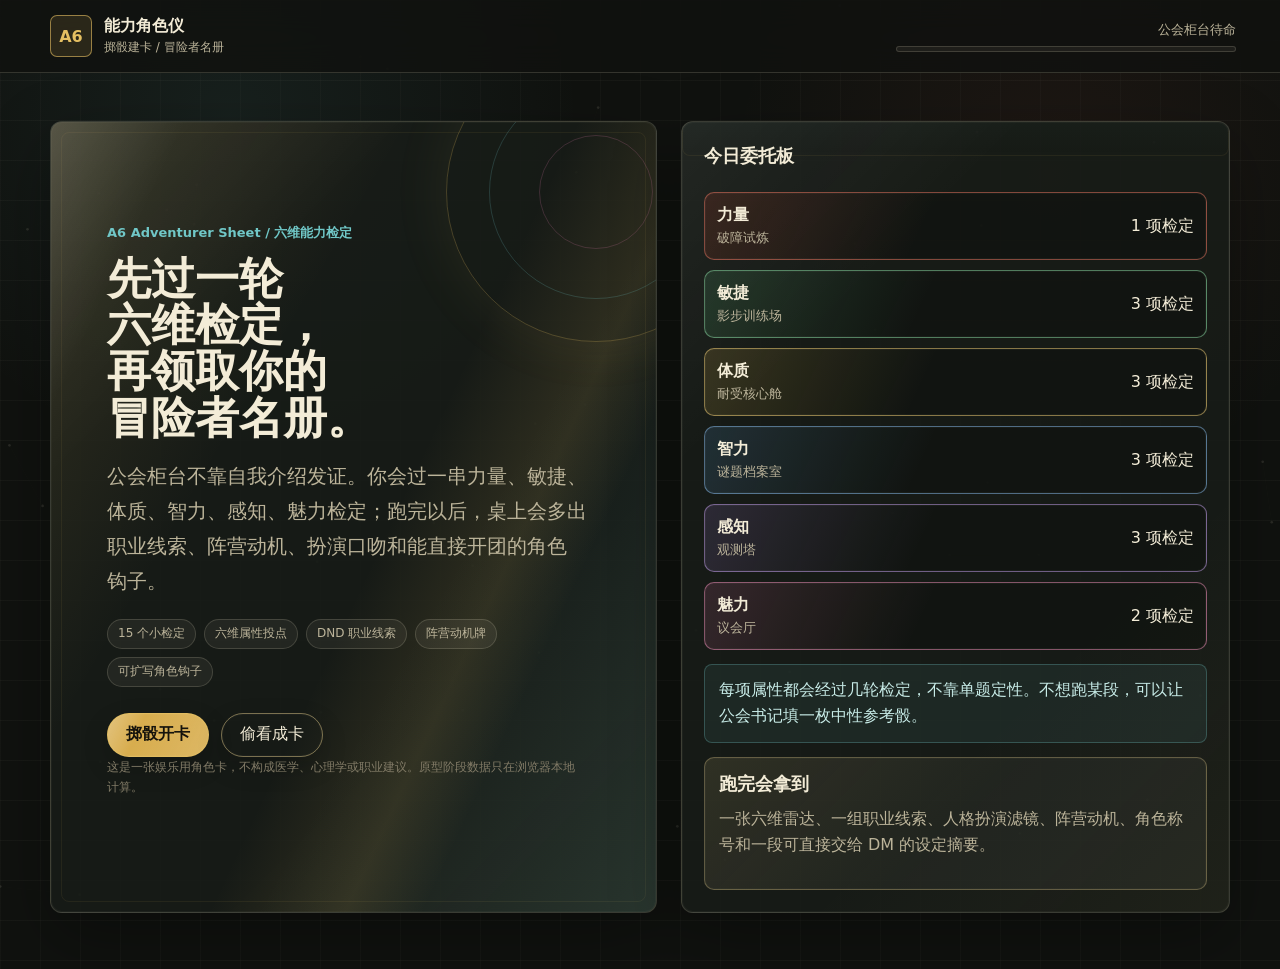
==== index.html @ e8075e13 "Initial ability character sheet prototype" ====
<!doctype html>
<html lang="zh-CN">
  <head>
    <meta charset="UTF-8" />
    <meta name="viewport" content="width=device-width, initial-scale=1.0" />
    <title>能力角色仪 | 冒险者检定与出卡</title>
    <link rel="stylesheet" href="./styles.css" />
  </head>
  <body>
    <canvas id="ambient-canvas" aria-hidden="true"></canvas>
    <div class="app-shell">
      <header class="topbar">
        <button class="brand" id="brandHome" type="button" aria-label="返回开始页">
          <span class="brand-mark">A6</span>
          <span>
            <strong>能力角色仪</strong>
            <small>掷骰建卡 / 冒险者名册</small>
          </span>
        </button>
        <div class="topbar-meta">
          <span id="progressLabel">公会柜台待命</span>
          <div class="progress-track" aria-hidden="true">
            <span id="progressBar"></span>
          </div>
        </div>
      </header>

      <main id="app" class="app-main"></main>
    </div>

    <script src="./app.js"></script>
  </body>
</html>
---- styles.css ----
:root {
  color-scheme: dark;
  --bg: #10120f;
  --bg-soft: #171a16;
  --panel: rgba(24, 28, 24, 0.9);
  --panel-solid: #1d221e;
  --panel-2: #252822;
  --line: rgba(238, 232, 207, 0.16);
  --line-strong: rgba(238, 232, 207, 0.28);
  --text: #f3ecd7;
  --muted: #bcb49a;
  --faint: #827b67;
  --red: #d85d4a;
  --green: #72c891;
  --yellow: #e4bf62;
  --blue: #6ea8df;
  --violet: #b08ae0;
  --magenta: #dc78a8;
  --cyan: #70c7c7;
  --radius: 8px;
  --shadow: 0 24px 70px rgba(0, 0, 0, 0.32);
}

* {
  box-sizing: border-box;
}

html,
body {
  min-height: 100%;
  margin: 0;
}

body {
  background:
    linear-gradient(rgba(238, 232, 207, 0.035) 1px, transparent 1px),
    linear-gradient(90deg, rgba(238, 232, 207, 0.025) 1px, transparent 1px),
    radial-gradient(circle at 18% 12%, rgba(112, 199, 199, 0.08), transparent 22rem),
    radial-gradient(circle at 82% 18%, rgba(216, 93, 74, 0.07), transparent 20rem),
    #10120f;
  background-size: 40px 40px, 40px 40px, auto, auto, auto;
  color: var(--text);
  font-family:
    Inter, ui-sans-serif, system-ui, -apple-system, BlinkMacSystemFont, "Segoe UI",
    "Microsoft YaHei", sans-serif;
  letter-spacing: 0;
  overflow-x: hidden;
  text-wrap: pretty;
}

button,
input,
select {
  font: inherit;
}

button {
  color: inherit;
}

#ambient-canvas {
  position: fixed;
  inset: 0;
  z-index: 0;
  pointer-events: none;
  opacity: 0.35;
}

.app-shell {
  position: relative;
  z-index: 1;
  min-height: 100vh;
}

.topbar {
  position: sticky;
  top: 0;
  z-index: 10;
  display: flex;
  align-items: center;
  justify-content: space-between;
  gap: 18px;
  padding: 14px clamp(16px, 4vw, 44px);
  border-bottom: 1px solid var(--line);
  background: rgba(16, 18, 15, 0.82);
  backdrop-filter: blur(16px);
}

.brand {
  display: inline-flex;
  align-items: center;
  gap: 12px;
  min-width: 0;
  border: 0;
  background: transparent;
  cursor: pointer;
  text-align: left;
}

.brand-mark {
  display: grid;
  width: 42px;
  height: 42px;
  place-items: center;
  border: 1px solid rgba(228, 191, 98, 0.6);
  background: rgba(228, 191, 98, 0.12);
  color: var(--yellow);
  font-weight: 800;
  border-radius: 7px;
}

.brand strong,
.brand small {
  display: block;
}

.brand strong {
  font-size: 16px;
}

.brand small {
  margin-top: 2px;
  color: var(--muted);
  font-size: 12px;
}

.topbar-meta {
  display: grid;
  min-width: min(42vw, 340px);
  gap: 7px;
  color: var(--muted);
  font-size: 13px;
  text-align: right;
}

.progress-track {
  height: 6px;
  overflow: hidden;
  border: 1px solid var(--line);
  background: rgba(243, 236, 215, 0.06);
  border-radius: 999px;
}

.progress-track span {
  display: block;
  width: 0%;
  height: 100%;
  background: linear-gradient(90deg, var(--cyan), var(--yellow), var(--magenta));
  transition: width 280ms ease;
}

.app-main {
  width: min(1180px, calc(100% - 32px));
  margin: 0 auto;
  padding: clamp(24px, 4vw, 48px) 0 56px;
}

.screen {
  display: grid;
  gap: 24px;
}

.hero-grid {
  display: grid;
  grid-template-columns: minmax(0, 1.05fr) minmax(320px, 0.95fr);
  gap: 24px;
  align-items: stretch;
}

.intro-panel,
.side-panel,
.tool-panel,
.result-panel,
.test-stage,
.question-panel {
  position: relative;
  isolation: isolate;
  overflow: hidden;
  border: 1px solid var(--line);
  background:
    linear-gradient(135deg, rgba(255, 255, 255, 0.055), transparent 26%),
    linear-gradient(315deg, rgba(228, 191, 98, 0.045), transparent 32%),
    var(--panel);
  box-shadow:
    inset 0 0 0 1px rgba(243, 236, 215, 0.035),
    var(--shadow);
  border-radius: 12px;
}

.intro-panel::after,
.side-panel::after,
.tool-panel::after,
.result-panel::after,
.test-stage::after,
.question-panel::after {
  content: "";
  position: absolute;
  inset: 10px;
  z-index: -1;
  border: 1px solid rgba(228, 191, 98, 0.075);
  border-radius: 8px;
  pointer-events: none;
}

.intro-panel {
  display: grid;
  align-content: center;
  min-height: 520px;
  padding: clamp(24px, 5vw, 56px);
}

.hero-panel {
  position: relative;
  overflow: hidden;
}

.hero-panel::before {
  content: "";
  position: absolute;
  inset: -1px;
  background:
    linear-gradient(115deg, rgba(255, 255, 255, 0.12), transparent 14%, transparent 54%, rgba(228, 191, 98, 0.12) 68%, transparent 76%),
    linear-gradient(120deg, rgba(228, 191, 98, 0.15), transparent 34%),
    linear-gradient(300deg, rgba(112, 199, 199, 0.12), transparent 38%);
  pointer-events: none;
}

.hero-panel > * {
  position: relative;
  z-index: 1;
}

.hero-title-line {
  display: block;
}

.hero-orbit {
  position: absolute;
  right: -90px;
  top: -80px;
  width: 300px;
  height: 300px;
  border: 1px solid rgba(228, 191, 98, 0.24);
  border-radius: 50%;
  animation: slow-spin 22s linear infinite;
  box-shadow: 0 0 60px rgba(228, 191, 98, 0.08);
}

.hero-orbit::before,
.hero-orbit::after {
  content: "";
  position: absolute;
  inset: 42px;
  border: 1px solid rgba(112, 199, 199, 0.2);
  border-radius: 50%;
}

.hero-orbit::after {
  inset: 92px;
  border-color: rgba(220, 120, 168, 0.2);
}

.eyebrow {
  margin: 0 0 14px;
  color: var(--cyan);
  font-size: 13px;
  font-weight: 700;
  letter-spacing: 0;
}

h1,
h2,
h3,
p {
  margin-top: 0;
}

h1 {
  max-width: 760px;
  margin-bottom: 18px;
  font-size: clamp(38px, 7vw, 76px);
  line-height: 0.95;
  letter-spacing: 0;
}

.hero-panel h1 {
  font-size: 44px;
  line-height: 1.05;
}

h2 {
  margin-bottom: 12px;
  font-size: clamp(26px, 4vw, 42px);
  line-height: 1.05;
  letter-spacing: 0;
}

h3 {
  margin-bottom: 10px;
  font-size: 18px;
}

.lead {
  max-width: 760px;
  color: var(--muted);
  font-size: clamp(16px, 2.4vw, 20px);
  line-height: 1.75;
}

.actions {
  display: flex;
  flex-wrap: wrap;
  gap: 12px;
  margin-top: 26px;
}

.button {
  display: inline-flex;
  align-items: center;
  justify-content: center;
  min-height: 44px;
  padding: 0 18px;
  border: 1px solid color-mix(in srgb, var(--yellow) 28%, var(--line-strong));
  background:
    linear-gradient(115deg, rgba(255, 255, 255, 0.1), transparent 28%, rgba(228, 191, 98, 0.08)),
    rgba(243, 236, 215, 0.07);
  color: var(--text);
  border-radius: 999px;
  cursor: pointer;
  text-decoration: none;
  box-shadow:
    inset 0 0 0 1px rgba(255, 255, 255, 0.025),
    0 10px 26px rgba(0, 0, 0, 0.18);
  transition:
    transform 160ms ease,
    border-color 160ms ease,
    background 160ms ease,
    box-shadow 160ms ease;
}

.button:hover {
  transform: translateY(-2px);
  border-color: rgba(228, 191, 98, 0.62);
  background: rgba(243, 236, 215, 0.11);
  box-shadow:
    inset 0 0 0 1px rgba(255, 255, 255, 0.04),
    0 14px 32px rgba(0, 0, 0, 0.24),
    0 0 22px rgba(228, 191, 98, 0.12);
}

.button:active {
  transform: translateY(1px) scale(0.99);
}

.button:focus-visible {
  outline: 2px solid color-mix(in srgb, var(--axis-color, var(--yellow)) 70%, white 10%);
  outline-offset: 3px;
}

.button.primary {
  border-color: rgba(228, 191, 98, 0.78);
  background:
    linear-gradient(115deg, rgba(255, 255, 255, 0.28), transparent 32%, rgba(243, 236, 215, 0.16)),
    #d8ad4e;
  color: #15130c;
  font-weight: 800;
}

.button.ghost {
  background: transparent;
}

.button.danger {
  border-color: rgba(216, 93, 74, 0.7);
  background: rgba(216, 93, 74, 0.12);
}

.button:disabled {
  cursor: not-allowed;
  opacity: 0.48;
  transform: none;
}

.side-panel {
  display: grid;
  gap: 14px;
  padding: 22px;
}

.stat-preview {
  display: grid;
  gap: 10px;
}

.axis-row {
  display: grid;
  grid-template-columns: 68px minmax(0, 1fr) 44px;
  align-items: center;
  gap: 12px;
  color: var(--muted);
  font-size: 13px;
}

.axis-bar {
  height: 9px;
  overflow: hidden;
  border: 1px solid var(--line);
  background: rgba(243, 236, 215, 0.06);
  border-radius: 999px;
}

.axis-bar span {
  display: block;
  height: 100%;
  width: var(--value);
  background: var(--axis-color);
  border-radius: inherit;
}

.pill-row {
  display: flex;
  flex-wrap: wrap;
  gap: 8px;
}

.pill {
  display: inline-flex;
  align-items: center;
  min-height: 30px;
  padding: 0 10px;
  border: 1px solid var(--line);
  background: rgba(243, 236, 215, 0.06);
  color: var(--muted);
  border-radius: 999px;
  font-size: 12px;
}

.notice {
  padding: 12px 14px;
  border: 1px solid rgba(112, 199, 199, 0.28);
  background: rgba(112, 199, 199, 0.08);
  color: #c8ece8;
  border-radius: var(--radius);
  line-height: 1.65;
}

.scan-panel {
  position: relative;
  overflow: hidden;
}

.scan-panel::after {
  content: "";
  position: absolute;
  left: 0;
  right: 0;
  top: -30%;
  height: 34%;
  background: linear-gradient(180deg, transparent, rgba(112, 199, 199, 0.08), transparent);
  animation: scanline 5.4s ease-in-out infinite;
  pointer-events: none;
}

.stage-map {
  display: grid;
  gap: 10px;
}

.stage-map-row {
  display: flex;
  align-items: center;
  justify-content: space-between;
  gap: 16px;
  padding: 12px;
  border: 1px solid color-mix(in srgb, var(--axis-color) 48%, var(--line));
  background:
    linear-gradient(115deg, color-mix(in srgb, var(--axis-color) 18%, transparent), transparent 44%),
    rgba(8, 10, 9, 0.32);
  border-radius: 10px;
  box-shadow: inset 0 0 0 1px rgba(243, 236, 215, 0.035);
}

.stage-map-row strong,
.stage-map-row small {
  display: block;
}

.stage-map-row small {
  color: var(--muted);
  margin-top: 3px;
}

.form-grid {
  display: grid;
  grid-template-columns: repeat(3, minmax(0, 1fr));
  gap: 14px;
}

.field {
  display: grid;
  gap: 8px;
}

.field label {
  color: var(--muted);
  font-size: 13px;
}

.field input,
.field select {
  width: 100%;
  height: 44px;
  border: 1px solid rgba(238, 232, 207, 0.18);
  outline: 0;
  background:
    linear-gradient(115deg, rgba(255, 255, 255, 0.045), transparent 46%),
    rgba(10, 12, 10, 0.66);
  color: var(--text);
  border-radius: 10px;
  padding: 0 12px;
}

.field input:focus,
.field select:focus {
  border-color: rgba(112, 199, 199, 0.7);
}

.tool-panel {
  padding: clamp(18px, 3vw, 28px);
}

.panel-head {
  display: flex;
  align-items: flex-start;
  justify-content: space-between;
  gap: 18px;
  margin-bottom: 20px;
}

.panel-head p {
  color: var(--muted);
  line-height: 1.7;
}

.panel-copy {
  max-width: 760px;
  margin: -4px 0 18px;
  color: var(--muted);
  line-height: 1.75;
}

.test-stage {
  display: grid;
  gap: 18px;
  min-height: 570px;
  padding: clamp(16px, 3vw, 28px);
  border-color: color-mix(in srgb, var(--axis-color) 38%, rgba(238, 232, 207, 0.16));
  background:
    radial-gradient(circle at 84% 10%, color-mix(in srgb, var(--axis-color) 26%, transparent), transparent 28%),
    linear-gradient(118deg, rgba(255, 255, 255, 0.11), transparent 16%, transparent 54%, color-mix(in srgb, var(--axis-color) 16%, transparent) 70%, transparent 78%),
    repeating-linear-gradient(135deg, rgba(243, 236, 215, 0.034) 0 1px, transparent 1px 11px),
    var(--panel);
}

.stage-shell {
  position: relative;
  overflow: hidden;
}

.stage-shell::before {
  content: "";
  position: absolute;
  inset: 0;
  border-top: 1px solid color-mix(in srgb, var(--axis-color) 44%, transparent);
  background:
    radial-gradient(circle at 100% 0, color-mix(in srgb, var(--axis-color) 16%, transparent), transparent 26%),
    linear-gradient(135deg, color-mix(in srgb, var(--axis-color) 10%, transparent), transparent 42%);
  pointer-events: none;
}

.stage-shell::after {
  border-color: color-mix(in srgb, var(--axis-color) 26%, rgba(228, 191, 98, 0.08));
}

.stage-shell > * {
  position: relative;
  z-index: 1;
}

.test-head {
  display: flex;
  justify-content: space-between;
  gap: 16px;
  align-items: flex-start;
  padding: 4px 4px 8px;
}

.test-title {
  display: flex;
  gap: 12px;
  align-items: center;
}

.axis-badge {
  position: relative;
  display: grid;
  width: 58px;
  height: 58px;
  place-items: center;
  border: 1px solid color-mix(in srgb, var(--axis-color) 72%, rgba(243, 236, 215, 0.2));
  border-radius: 50%;
  color: var(--axis-color);
  background:
    radial-gradient(circle at 30% 20%, rgba(255, 255, 255, 0.24), transparent 30%),
    color-mix(in srgb, var(--axis-color) 18%, rgba(8, 10, 9, 0.72));
  font-weight: 900;
  box-shadow:
    0 0 0 5px rgba(8, 10, 9, 0.42),
    0 0 28px color-mix(in srgb, var(--axis-color) 24%, transparent);
}

.axis-badge::after {
  content: "";
  position: absolute;
  inset: 9px;
  border: 1px solid currentColor;
  border-radius: 50%;
  opacity: 0.32;
}

.metric-strip {
  display: grid;
  grid-template-columns: repeat(3, minmax(0, 1fr));
  gap: 10px;
}

.metric {
  min-height: 70px;
  padding: 12px;
  border: 1px solid color-mix(in srgb, var(--axis-color) 24%, var(--line));
  background:
    linear-gradient(135deg, color-mix(in srgb, var(--axis-color) 10%, transparent), transparent 52%),
    rgba(243, 236, 215, 0.045);
  border-radius: 10px;
  box-shadow: inset 0 0 0 1px rgba(243, 236, 215, 0.025);
}

.metric small {
  display: block;
  color: var(--faint);
  font-size: 12px;
}

.metric strong {
  display: block;
  margin-top: 5px;
  font-size: clamp(18px, 3vw, 28px);
  color: var(--text);
  text-shadow: 0 0 18px color-mix(in srgb, var(--axis-color) 20%, transparent);
}

.stage-track {
  display: flex;
  flex-wrap: wrap;
  gap: 8px;
}

.stage-chip {
  display: inline-flex;
  align-items: center;
  min-height: 32px;
  padding: 0 10px;
  border: 1px solid color-mix(in srgb, var(--axis-color) 18%, var(--line));
  background:
    linear-gradient(90deg, color-mix(in srgb, var(--axis-color) 8%, transparent), transparent),
    rgba(243, 236, 215, 0.045);
  color: var(--muted);
  border-radius: 999px;
  font-size: 12px;
}

.stage-chip.active {
  border-color: color-mix(in srgb, var(--axis-color) 70%, white 8%);
  background:
    linear-gradient(115deg, rgba(255, 255, 255, 0.14), transparent 44%),
    color-mix(in srgb, var(--axis-color) 24%, transparent);
  color: var(--text);
  box-shadow: 0 0 22px color-mix(in srgb, var(--axis-color) 18%, transparent);
}

.stage-chip.done {
  color: color-mix(in srgb, var(--axis-color) 70%, white 20%);
}

.stage-guide {
  display: grid;
  grid-template-columns: repeat(3, minmax(0, 1fr));
  gap: 10px;
}

.stage-guide > div {
  min-height: 96px;
  padding: 12px;
  border: 1px solid color-mix(in srgb, var(--axis-color) 22%, var(--line));
  background:
    linear-gradient(135deg, color-mix(in srgb, var(--axis-color) 10%, transparent), transparent 54%),
    rgba(8, 10, 9, 0.42);
  border-radius: 10px;
  box-shadow:
    inset 0 0 0 1px rgba(243, 236, 215, 0.025),
    0 12px 24px rgba(0, 0, 0, 0.16);
}

.stage-guide-banner {
  grid-column: 1 / -1;
  display: grid;
  grid-template-columns: auto minmax(0, 1fr) auto;
  gap: 14px;
  align-items: center;
  min-height: 104px;
  padding: 14px 16px;
  background:
    linear-gradient(110deg, color-mix(in srgb, var(--axis-color) 18%, transparent), transparent 48%),
    radial-gradient(circle at 100% 18%, color-mix(in srgb, var(--axis-color) 16%, transparent), transparent 30%),
    rgba(8, 10, 9, 0.54);
}

.stage-guide-banner small {
  display: block;
  color: color-mix(in srgb, var(--axis-color) 72%, white 16%);
  font-size: 12px;
  font-weight: 800;
}

.stage-guide-banner strong {
  margin: 4px 0 0;
  color: var(--text);
  font-size: clamp(18px, 2.4vw, 26px);
  line-height: 1.18;
}

.stage-guide-banner p {
  max-width: 68ch;
  margin-top: 7px;
}

.d20-mark,
.d20-result {
  display: grid;
  place-items: center;
  aspect-ratio: 1;
  clip-path: polygon(50% 0, 82% 13%, 100% 50%, 82% 87%, 50% 100%, 18% 87%, 0 50%, 18% 13%);
  border: 1px solid color-mix(in srgb, var(--axis-color) 70%, rgba(243, 236, 215, 0.24));
  background:
    radial-gradient(circle at 36% 22%, rgba(255, 255, 255, 0.26), transparent 32%),
    color-mix(in srgb, var(--axis-color) 26%, rgba(8, 10, 9, 0.82));
  color: var(--text);
  font-weight: 950;
  text-transform: uppercase;
  box-shadow:
    inset 0 0 0 1px rgba(243, 236, 215, 0.08),
    0 0 28px color-mix(in srgb, var(--axis-color) 22%, transparent);
}

.d20-mark {
  width: 58px;
  font-size: 13px;
  letter-spacing: 0.04em;
}

.dc-chip {
  align-self: start;
  padding: 8px 10px;
  border: 1px solid color-mix(in srgb, var(--yellow) 48%, var(--line));
  background: rgba(228, 191, 98, 0.12);
  border-radius: 999px;
  color: var(--yellow);
  font-size: 12px;
  font-weight: 900;
  white-space: nowrap;
}

.guide-scroll {
  position: relative;
}

.guide-scroll::before {
  content: "";
  position: absolute;
  top: 12px;
  right: 12px;
  width: 22px;
  height: 22px;
  border: 1px solid color-mix(in srgb, var(--axis-color) 34%, transparent);
  border-radius: 50%;
  opacity: 0.42;
}

.stage-guide strong {
  display: block;
  margin-bottom: 7px;
  color: var(--axis-color);
}

.stage-guide p {
  margin: 0;
  color: var(--muted);
  line-height: 1.6;
  font-size: 13px;
}

.arena {
  position: relative;
  min-height: 330px;
  overflow: hidden;
  border: 1px solid color-mix(in srgb, var(--axis-color, var(--yellow)) 30%, var(--line));
  background:
    radial-gradient(circle at 50% 50%, color-mix(in srgb, var(--axis-color, var(--yellow)) 12%, transparent), transparent 38%),
    linear-gradient(rgba(243, 236, 215, 0.065) 1px, transparent 1px),
    linear-gradient(90deg, rgba(243, 236, 215, 0.052) 1px, transparent 1px),
    linear-gradient(30deg, transparent 0 48%, rgba(228, 191, 98, 0.035) 49% 51%, transparent 52%),
    rgba(8, 10, 9, 0.44);
  background-size: auto, 28px 28px, 28px 28px, 56px 56px, auto;
  border-radius: 14px;
  box-shadow:
    inset 0 0 0 1px rgba(243, 236, 215, 0.04),
    inset 0 0 48px rgba(0, 0, 0, 0.22),
    0 18px 42px rgba(0, 0, 0, 0.24);
}

.arena::before {
  content: "";
  position: absolute;
  inset: 12px;
  border: 1px solid color-mix(in srgb, var(--axis-color, var(--yellow)) 22%, transparent);
  border-radius: 10px;
  pointer-events: none;
}

.arena::after {
  content: "D20 CHECK";
  position: absolute;
  right: 18px;
  bottom: 12px;
  color: color-mix(in srgb, var(--axis-color, var(--yellow)) 28%, rgba(243, 236, 215, 0.08));
  font-size: clamp(26px, 5vw, 56px);
  font-weight: 900;
  letter-spacing: 0.06em;
  pointer-events: none;
}

.arena.center {
  display: grid;
  place-items: center;
  padding: 22px;
}

.target,
.obstacle {
  position: absolute;
  display: grid;
  place-items: center;
  border: 0;
  color: #17130d;
  font-weight: 900;
  cursor: pointer;
  user-select: none;
  box-shadow: 0 12px 24px rgba(0, 0, 0, 0.28);
}

.obstacle {
  width: 74px;
  height: 74px;
  background:
    linear-gradient(135deg, rgba(255, 255, 255, 0.24), transparent 40%),
    var(--yellow);
  border-radius: 12px;
  clip-path: polygon(50% 0, 86% 14%, 100% 50%, 86% 86%, 50% 100%, 14% 86%, 0 50%, 14% 14%);
  box-shadow:
    inset 0 0 0 2px rgba(21, 19, 12, 0.2),
    0 14px 28px rgba(0, 0, 0, 0.32),
    0 0 24px rgba(228, 191, 98, 0.24);
}

.target {
  width: 58px;
  height: 58px;
  background:
    radial-gradient(circle at 35% 25%, rgba(255, 255, 255, 0.36), transparent 28%),
    var(--cyan);
  border-radius: 12px;
  clip-path: polygon(50% 0, 88% 18%, 100% 50%, 88% 82%, 50% 100%, 12% 82%, 0 50%, 12% 18%);
  box-shadow:
    inset 0 0 0 2px rgba(8, 10, 9, 0.2),
    0 14px 28px rgba(0, 0, 0, 0.32),
    0 0 24px rgba(112, 199, 199, 0.28);
}

.obstacle:hover,
.target:hover {
  transform: translateY(-2px) scale(1.04);
}

.pulse-core {
  position: relative;
  display: grid;
  width: min(52vw, 220px);
  aspect-ratio: 1;
  place-items: center;
  border: 2px solid rgba(228, 191, 98, 0.7);
  background: rgba(228, 191, 98, 0.12);
  border-radius: 50%;
  color: var(--yellow);
  font-size: 42px;
  font-weight: 900;
  transition:
    transform 120ms ease,
    background 120ms ease,
    border-color 120ms ease;
}

.pulse-core::before {
  content: "";
  position: absolute;
  inset: 18%;
  border: 1px solid currentColor;
  border-radius: inherit;
  opacity: 0.28;
}

.pulse-core.active {
  transform: scale(1.12);
  border-color: var(--green);
  background: rgba(114, 200, 145, 0.22);
  color: var(--green);
}

.choice-grid {
  display: grid;
  grid-template-columns: repeat(2, minmax(0, 1fr));
  gap: 12px;
}

.choice {
  position: relative;
  display: grid;
  gap: 8px;
  min-height: 76px;
  padding: 14px 16px;
  border: 1px solid color-mix(in srgb, var(--axis-color, var(--cyan)) 20%, var(--line));
  background:
    linear-gradient(118deg, rgba(255, 255, 255, 0.08), transparent 20%, transparent 62%, color-mix(in srgb, var(--axis-color, var(--cyan)) 10%, transparent)),
    rgba(243, 236, 215, 0.055);
  color: var(--text);
  border-radius: 12px;
  cursor: pointer;
  text-align: left;
  line-height: 1.5;
  transition:
    transform 140ms ease,
    border-color 140ms ease,
    background 140ms ease;
}

.choice:hover {
  transform: translateY(-3px);
  border-color: color-mix(in srgb, var(--axis-color, var(--cyan)) 68%, rgba(243, 236, 215, 0.18));
  background:
    linear-gradient(118deg, rgba(255, 255, 255, 0.1), transparent 20%, transparent 62%, color-mix(in srgb, var(--axis-color, var(--cyan)) 14%, transparent)),
    rgba(112, 199, 199, 0.08);
  box-shadow: 0 16px 32px rgba(0, 0, 0, 0.22);
}

.choice:active {
  transform: translateY(0) scale(0.99);
}

.choice:focus-visible {
  outline: 2px solid color-mix(in srgb, var(--axis-color, var(--cyan)) 72%, white 10%);
  outline-offset: 3px;
}

.choice-kicker {
  display: inline-flex;
  width: fit-content;
  padding: 3px 7px;
  border: 1px solid color-mix(in srgb, var(--axis-color, var(--cyan)) 28%, var(--line));
  border-radius: 999px;
  color: color-mix(in srgb, var(--axis-color, var(--cyan)) 72%, white 12%);
  background: rgba(8, 10, 9, 0.36);
  font-size: 11px;
  font-weight: 900;
}

.choice.selected {
  border-color: rgba(228, 191, 98, 0.78);
  background: rgba(228, 191, 98, 0.14);
}

.swatch-grid {
  display: grid;
  grid-template-columns: repeat(5, minmax(38px, 1fr));
  gap: 10px;
  width: min(100%, 460px);
}

.swatch {
  aspect-ratio: 1;
  border: 1px solid rgba(255, 255, 255, 0.12);
  border-radius: 10px;
  cursor: pointer;
  box-shadow:
    inset 0 0 0 1px rgba(0, 0, 0, 0.18),
    0 10px 18px rgba(0, 0, 0, 0.2);
}

.symbol-grid {
  display: grid;
  grid-template-columns: repeat(6, minmax(34px, 1fr));
  gap: 8px;
  width: min(100%, 500px);
}

.symbol-cell {
  height: 48px;
  border: 1px solid color-mix(in srgb, var(--axis-color, var(--yellow)) 22%, var(--line));
  background:
    linear-gradient(135deg, rgba(255, 255, 255, 0.06), transparent 46%),
    rgba(243, 236, 215, 0.06);
  color: var(--muted);
  border-radius: 10px;
  cursor: pointer;
  font-weight: 800;
  transition:
    transform 120ms ease,
    border-color 120ms ease,
    background 120ms ease;
}

.symbol-cell:hover {
  transform: translateY(-1px);
  border-color: rgba(228, 191, 98, 0.62);
}

.symbol-cell:disabled {
  opacity: 0.35;
  cursor: default;
}

.symbol-cell.selected {
  background: rgba(114, 200, 145, 0.18);
  border-color: rgba(114, 200, 145, 0.66);
}

.symbol-cell.wrong {
  background: rgba(216, 93, 74, 0.22);
  border-color: rgba(216, 93, 74, 0.8);
}

.memory-strip {
  display: flex;
  flex-wrap: wrap;
  justify-content: center;
  gap: 12px;
  padding: 18px;
}

.memory-token {
  display: grid;
  width: 64px;
  height: 64px;
  place-items: center;
  border: 1px solid color-mix(in srgb, var(--axis-color, var(--blue)) 34%, var(--line-strong));
  background:
    linear-gradient(135deg, rgba(255, 255, 255, 0.12), transparent 48%),
    rgba(243, 236, 215, 0.08);
  border-radius: 12px;
  clip-path: polygon(12% 0, 88% 0, 100% 18%, 100% 82%, 88% 100%, 12% 100%, 0 82%, 0 18%);
  font-size: 28px;
  font-weight: 900;
  box-shadow: 0 12px 24px rgba(0, 0, 0, 0.22);
}

.light-demo {
  display: grid;
  place-items: center;
  min-height: 180px;
  width: min(100%, 420px);
  border: 1px solid color-mix(in srgb, var(--axis-color, var(--violet)) 24%, var(--line));
  background:
    radial-gradient(circle at 50% 42%, rgba(228, 191, 98, 0.12), transparent 42%),
    rgba(243, 236, 215, 0.04);
  border-radius: 12px;
}

.light-object {
  width: 104px;
  height: 104px;
  background: #d5b25c;
  border-radius: 8px;
  box-shadow: 38px 32px 0 rgba(0, 0, 0, 0.42);
}

.result-grid {
  display: grid;
  grid-template-columns: minmax(300px, 0.95fr) minmax(0, 1.05fr);
  gap: 20px;
  align-items: start;
}

.canvas-game {
  display: block;
  width: min(100%, 760px);
  height: auto;
  border: 1px solid color-mix(in srgb, var(--axis-color, var(--cyan)) 28%, var(--line));
  background:
    radial-gradient(circle at 50% 50%, color-mix(in srgb, var(--axis-color, var(--cyan)) 10%, transparent), transparent 38%),
    rgba(8, 10, 9, 0.7);
  border-radius: 12px;
  touch-action: none;
}

.trace-canvas,
.dodge-canvas,
.dual-canvas {
  box-shadow: inset 0 0 0 1px rgba(243, 236, 215, 0.04);
}

.stability-box {
  position: relative;
  width: min(100%, 680px);
  height: 96px;
  border: 1px solid color-mix(in srgb, var(--axis-color, var(--yellow)) 28%, var(--line));
  background:
    radial-gradient(circle at 50% 50%, color-mix(in srgb, var(--axis-color, var(--yellow)) 10%, transparent), transparent 46%),
    linear-gradient(90deg, rgba(216, 93, 74, 0.18), transparent 35%, transparent 65%, rgba(216, 93, 74, 0.18)),
    rgba(8, 10, 9, 0.66);
  border-radius: 12px;
}

.safe-band {
  position: absolute;
  top: 0;
  bottom: 0;
  left: 42%;
  width: 20%;
  background: rgba(228, 191, 98, 0.2);
  border-left: 1px solid rgba(228, 191, 98, 0.55);
  border-right: 1px solid rgba(228, 191, 98, 0.55);
}

.stability-marker {
  position: absolute;
  top: 10px;
  bottom: 10px;
  width: 10px;
  margin-left: -5px;
  background: var(--cyan);
  border-radius: 999px;
  box-shadow: 0 0 22px rgba(112, 199, 199, 0.54);
}

.schulte-grid {
  display: grid;
  gap: 8px;
  width: min(100%, 420px);
}

.schulte-cell {
  min-height: 54px;
  font-size: 18px;
  border-radius: 10px;
}

.result-panel {
  padding: clamp(16px, 3vw, 26px);
}

.radar-wrap {
  display: grid;
  place-items: center;
  min-height: 360px;
}

#radarCanvas {
  width: min(100%, 520px);
  height: auto;
}

.score-list {
  display: grid;
  gap: 12px;
}

.score-row {
  display: grid;
  grid-template-columns: 78px minmax(0, 1fr) 52px;
  gap: 12px;
  align-items: center;
}

.score-row strong {
  color: var(--text);
}

.result-copy {
  width: 100%;
  min-height: 170px;
  resize: vertical;
  border: 1px solid var(--line);
  background: rgba(8, 10, 9, 0.62);
  color: var(--text);
  border-radius: 7px;
  padding: 12px;
  line-height: 1.65;
}

.result-hero {
  position: relative;
  overflow: hidden;
}

.result-hero::after {
  content: "";
  position: absolute;
  right: -140px;
  bottom: -220px;
  width: 460px;
  height: 460px;
  border: 1px solid rgba(228, 191, 98, 0.18);
  border-radius: 50%;
  pointer-events: none;
}

.portrait-card {
  position: relative;
  display: grid;
  grid-template-columns: minmax(180px, 260px) minmax(0, 1fr);
  gap: 18px;
  align-items: center;
  padding: 18px;
  overflow: hidden;
  border: 1px solid rgba(228, 191, 98, 0.24);
  background:
    linear-gradient(115deg, rgba(255, 255, 255, 0.12), transparent 16%, transparent 54%, rgba(228, 191, 98, 0.12) 72%, transparent 78%),
    linear-gradient(135deg, color-mix(in srgb, var(--portrait-a) 16%, transparent), transparent 45%),
    linear-gradient(315deg, color-mix(in srgb, var(--portrait-b) 14%, transparent), transparent 50%),
    rgba(243, 236, 215, 0.04);
  border-radius: 7px;
  box-shadow:
    inset 0 0 0 1px rgba(243, 236, 215, 0.05),
    0 26px 70px rgba(0, 0, 0, 0.36);
}

.tarot-layout {
  grid-template-columns: minmax(240px, 286px) minmax(210px, 1fr);
  gap: 22px;
  align-items: center;
  padding: 18px;
}

.tarot-shell {
  position: relative;
  isolation: isolate;
  display: grid;
  grid-template-rows: auto minmax(0, 1fr) auto auto;
  gap: 10px;
  width: 100%;
  max-width: 304px;
  padding: 18px 18px 16px;
  overflow: hidden;
  border: 2px solid rgba(228, 191, 98, 0.88);
  border-radius: 14px;
  background:
    radial-gradient(circle at 50% 12%, color-mix(in srgb, var(--portrait-a) 38%, transparent), transparent 34%),
    radial-gradient(circle at 76% 72%, color-mix(in srgb, var(--portrait-b) 30%, transparent), transparent 28%),
    repeating-linear-gradient(135deg, rgba(228, 191, 98, 0.055) 0 1px, transparent 1px 10px),
    linear-gradient(145deg, rgba(243, 236, 215, 0.12), rgba(228, 191, 98, 0.03) 34%, rgba(5, 7, 6, 0.88)),
    #10120f;
  box-shadow:
    inset 0 0 0 5px rgba(12, 13, 10, 0.84),
    inset 0 0 0 7px rgba(228, 191, 98, 0.46),
    inset 0 0 0 13px rgba(243, 236, 215, 0.07),
    0 30px 72px rgba(0, 0, 0, 0.52),
    0 0 36px color-mix(in srgb, var(--portrait-a) 22%, transparent);
  transition:
    transform 220ms ease,
    box-shadow 180ms ease,
    border-color 180ms ease;
}

.tarot-shell::before,
.tarot-shell::after {
  content: "";
  position: absolute;
  inset: 12px;
  z-index: -1;
  border: 1px solid rgba(228, 191, 98, 0.28);
  border-radius: 7px;
  pointer-events: none;
}

.tarot-shell::before {
  background:
    radial-gradient(circle at 50% 0, rgba(243, 236, 215, 0.14), transparent 28%),
    conic-gradient(from 18deg at 50% 44%, transparent 0 13%, rgba(228, 191, 98, 0.16) 13% 14%, transparent 14% 28%, rgba(112, 199, 199, 0.1) 28% 29%, transparent 29% 100%);
}

.tarot-shell::after {
  inset: 26px 30px;
  border-color: rgba(243, 236, 215, 0.12);
  background:
    linear-gradient(90deg, transparent 49%, rgba(228, 191, 98, 0.12) 50%, transparent 51%),
    linear-gradient(0deg, transparent 49%, rgba(228, 191, 98, 0.09) 50%, transparent 51%);
  opacity: 0.85;
}

.tarot-shell:hover {
  transform: translateY(-5px) rotate(-0.7deg) scale(1.012);
  border-color: rgba(243, 236, 215, 0.86);
  box-shadow:
    inset 0 0 0 5px rgba(12, 13, 10, 0.86),
    inset 0 0 0 7px rgba(228, 191, 98, 0.56),
    inset 0 0 0 13px rgba(243, 236, 215, 0.08),
    0 32px 70px rgba(0, 0, 0, 0.52),
    0 0 52px color-mix(in srgb, var(--portrait-b) 34%, transparent);
}

.tarot-header,
.tarot-nameplate {
  position: relative;
  z-index: 1;
  text-align: center;
}

.tarot-header {
  display: grid;
  gap: 4px;
  padding: 8px 28px 10px;
  border-block: 1px solid rgba(228, 191, 98, 0.32);
}

.tarot-header span,
.tarot-nameplate p {
  color: var(--faint);
  font-size: 11px;
  letter-spacing: 0.18em;
  text-transform: uppercase;
}

.tarot-header strong {
  color: var(--yellow);
  font-size: 15px;
  letter-spacing: 0.12em;
  text-transform: uppercase;
}

.tarot-window {
  position: relative;
  z-index: 1;
  overflow: hidden;
  aspect-ratio: 3 / 4;
  border: 1px solid rgba(228, 191, 98, 0.58);
  border-radius: 11px;
  background: #080a09;
  box-shadow:
    inset 0 0 0 1px rgba(243, 236, 215, 0.1),
    0 14px 34px rgba(0, 0, 0, 0.42);
}

.tarot-window::before {
  content: "";
  position: absolute;
  inset: 8px;
  z-index: 2;
  border: 1px solid rgba(243, 236, 215, 0.16);
  border-radius: 5px;
  pointer-events: none;
}

.tarot-window::after {
  content: "";
  position: absolute;
  inset: 0;
  z-index: 3;
  background:
    linear-gradient(110deg, rgba(255, 255, 255, 0.2), transparent 16%, transparent 48%, rgba(228, 191, 98, 0.12), transparent 66%),
    radial-gradient(circle at 20% 18%, rgba(243, 236, 215, 0.14), transparent 24%);
  mix-blend-mode: screen;
  pointer-events: none;
}

.portrait-image,
.portrait-canvas {
  width: 100%;
  border: 1px solid var(--line);
  border-radius: 7px;
  background: #10120f;
}

.portrait-image {
  height: 100%;
  object-fit: cover;
  object-position: center top;
  display: block;
  border: 0;
  border-radius: 0;
  box-shadow: none;
}

.portrait-canvas {
  height: 100%;
  aspect-ratio: 3 / 4;
  display: block;
  border: 0;
  border-radius: 0;
}

.tarot-corner {
  position: absolute;
  z-index: 4;
  display: grid;
  place-items: center;
  width: 38px;
  height: 38px;
  border: 1px solid rgba(228, 191, 98, 0.82);
  border-radius: 50%;
  background:
    radial-gradient(circle at 35% 28%, rgba(243, 236, 215, 0.28), transparent 30%),
    rgba(8, 10, 9, 0.9);
  color: var(--yellow);
  font-size: 11px;
  font-weight: 900;
  letter-spacing: 0.08em;
  box-shadow:
    0 0 0 4px rgba(8, 10, 9, 0.72),
    0 0 20px rgba(228, 191, 98, 0.18);
}

.tarot-corner-tl {
  top: 12px;
  left: 12px;
}

.tarot-corner-tr {
  top: 12px;
  right: 12px;
}

.tarot-corner-bl {
  bottom: 12px;
  left: 12px;
}

.tarot-corner-br {
  right: 12px;
  bottom: 12px;
}

.tarot-gems {
  position: relative;
  z-index: 1;
  display: grid;
  grid-template-columns: 1fr 1fr;
  gap: 8px;
}

.tarot-gems span {
  position: relative;
  display: grid;
  place-items: center;
  min-height: 34px;
  padding: 7px 8px 7px 24px;
  border: 1px solid color-mix(in srgb, var(--gem) 62%, rgba(243, 236, 215, 0.18));
  border-radius: 999px;
  background:
    radial-gradient(circle at 13px 50%, var(--gem) 0 5px, rgba(243, 236, 215, 0.84) 5px 7px, transparent 8px),
    color-mix(in srgb, var(--gem) 12%, rgba(8, 10, 9, 0.72));
  color: var(--text);
  font-size: 12px;
  font-weight: 800;
  text-align: center;
  white-space: nowrap;
}

.tarot-nameplate {
  padding: 12px 18px 2px;
  border-top: 1px solid rgba(228, 191, 98, 0.3);
}

.tarot-nameplate h3 {
  margin-top: 4px;
  color: var(--text);
  font-size: 20px;
  line-height: 1.15;
}

.portrait-lore {
  align-self: center;
}

.portrait-lore h3 {
  margin: 8px 0 10px;
  font-size: clamp(24px, 2.45vw, 30px);
  line-height: 1.18;
}

.portrait-lore p {
  color: var(--muted);
  line-height: 1.7;
}

.portrait-resource-note {
  display: inline-flex;
  max-width: 100%;
  padding: 7px 10px;
  border: 1px solid rgba(112, 199, 199, 0.28);
  background: rgba(112, 199, 199, 0.08);
  color: #c8ece8;
  border-radius: 999px;
  font-size: 12px;
  font-weight: 800;
  overflow-wrap: anywhere;
}

.dnd-current-match {
  position: relative;
  margin-top: 16px;
  padding: 14px;
  overflow: hidden;
  border: 1px solid rgba(228, 191, 98, 0.32);
  border-radius: 7px;
  background:
    linear-gradient(135deg, color-mix(in srgb, var(--portrait-a) 14%, transparent), transparent 42%),
    rgba(8, 10, 9, 0.48);
}

.dnd-current-match::before {
  content: "";
  position: absolute;
  inset: 8px;
  border: 1px solid rgba(243, 236, 215, 0.08);
  pointer-events: none;
}

.dnd-current-match span {
  display: block;
  margin-bottom: 6px;
  color: var(--cyan);
  font-size: 12px;
  font-weight: 800;
}

.dnd-current-match strong {
  display: flex;
  flex-wrap: wrap;
  gap: 8px;
  align-items: baseline;
  margin-bottom: 8px;
  color: var(--text);
  font-size: 26px;
  line-height: 1.1;
}

.dnd-current-match em {
  color: var(--yellow);
  font-size: 13px;
  font-style: normal;
  font-weight: 800;
}

.dnd-current-match p {
  margin-bottom: 8px;
  color: var(--text);
}

.dnd-current-match small {
  display: block;
  color: var(--muted);
  font-size: 13px;
  line-height: 1.7;
}

.ornament-row {
  display: flex;
  flex-wrap: wrap;
  gap: 8px;
  margin-top: 18px;
}

.ornament-row span {
  padding: 7px 10px;
  border: 1px solid rgba(228, 191, 98, 0.28);
  border-radius: 999px;
  background: rgba(228, 191, 98, 0.07);
  color: var(--text);
  font-size: 12px;
}

.dnd-class-panel {
  position: relative;
  overflow: hidden;
  border-color: rgba(228, 191, 98, 0.22);
  background:
    linear-gradient(135deg, rgba(228, 191, 98, 0.08), transparent 22%),
    linear-gradient(315deg, rgba(112, 199, 199, 0.08), transparent 28%),
    var(--panel);
}

.dnd-class-panel::before {
  content: "";
  position: absolute;
  top: -180px;
  right: 0;
  width: min(520px, 100%);
  height: 520px;
  border: 1px solid rgba(228, 191, 98, 0.18);
  border-radius: 50%;
  background:
    radial-gradient(circle, transparent 0 44%, rgba(228, 191, 98, 0.1) 44% 45%, transparent 45% 100%),
    linear-gradient(90deg, transparent 49%, rgba(228, 191, 98, 0.14) 50%, transparent 51%),
    linear-gradient(0deg, transparent 49%, rgba(112, 199, 199, 0.1) 50%, transparent 51%);
  pointer-events: none;
}

.dnd-class-panel::after {
  content: "A6 OPEN TEST";
  position: absolute;
  right: clamp(16px, 4vw, 36px);
  bottom: 14px;
  color: rgba(228, 191, 98, 0.08);
  font-size: clamp(44px, 8vw, 96px);
  font-weight: 900;
  letter-spacing: 0.04em;
  pointer-events: none;
}

.dnd-panel-head,
.dnd-match-grid,
.dnd-class-grid {
  position: relative;
  z-index: 1;
}

.dnd-panel-head > p {
  max-width: 520px;
  margin: 0;
  color: var(--muted);
  line-height: 1.7;
}

.dnd-match-grid {
  display: grid;
  grid-template-columns: repeat(4, minmax(0, 1fr));
  gap: 12px;
  margin: 18px 0 26px;
}

.dnd-match-card {
  position: relative;
  min-height: 210px;
  padding: 16px;
  overflow: hidden;
  border: 1px solid color-mix(in srgb, var(--card-a) 42%, rgba(243, 236, 215, 0.14));
  border-radius: 12px;
  background:
    linear-gradient(118deg, rgba(255, 255, 255, 0.15), transparent 20%, transparent 54%, color-mix(in srgb, var(--card-b) 18%, transparent)),
    radial-gradient(circle at 84% 16%, color-mix(in srgb, var(--card-a) 28%, transparent), transparent 30%),
    rgba(8, 10, 9, 0.58);
  box-shadow:
    inset 0 0 0 1px rgba(243, 236, 215, 0.04),
    0 16px 34px rgba(0, 0, 0, 0.24);
}

.dnd-match-card::before {
  content: "";
  position: absolute;
  inset: 10px;
  border: 1px solid color-mix(in srgb, var(--card-b) 30%, rgba(243, 236, 215, 0.08));
  border-radius: 8px;
  pointer-events: none;
}

.dnd-match-card.is-primary {
  border-color: rgba(228, 191, 98, 0.78);
  box-shadow:
    inset 0 0 0 1px rgba(228, 191, 98, 0.16),
    0 0 28px color-mix(in srgb, var(--card-a) 18%, transparent),
    0 20px 42px rgba(0, 0, 0, 0.28);
}

.dnd-match-rank {
  display: inline-flex;
  margin-bottom: 14px;
  padding: 6px 9px;
  border: 1px solid color-mix(in srgb, var(--card-b) 42%, rgba(243, 236, 215, 0.16));
  border-radius: 999px;
  color: color-mix(in srgb, var(--card-b) 48%, var(--yellow));
  font-size: 12px;
  font-weight: 900;
}

.dnd-match-card h3 {
  display: flex;
  flex-wrap: wrap;
  gap: 8px;
  align-items: baseline;
  margin-bottom: 10px;
  font-size: 32px;
  line-height: 1;
}

.dnd-match-card h3 small {
  color: color-mix(in srgb, var(--card-b) 46%, var(--yellow));
  font-size: 13px;
}

.dnd-match-card p,
.dnd-match-card small {
  color: var(--muted);
  line-height: 1.65;
}

.dnd-match-card > strong {
  display: block;
  margin: 12px 0 5px;
  color: var(--text);
  font-size: 28px;
  line-height: 1;
  text-shadow: 0 0 18px color-mix(in srgb, var(--card-a) 22%, transparent);
}

.dnd-class-grid {
  display: grid;
  grid-template-columns: repeat(auto-fit, minmax(270px, 1fr));
  gap: 22px 16px;
  perspective: 1400px;
}

.dnd-class-card {
  --rise: 0px;
  --tilt: 0deg;
  position: relative;
  display: grid;
  gap: 11px;
  min-height: 430px;
  padding: 18px;
  overflow: hidden;
  border: 1px solid color-mix(in srgb, var(--card-a) 48%, rgba(238, 232, 207, 0.18));
  border-radius: 12px;
  background:
    linear-gradient(118deg, rgba(255, 255, 255, 0.16), transparent 12%, transparent 48%, color-mix(in srgb, var(--card-b) 22%, transparent) 58%, transparent 72%),
    radial-gradient(circle at 76% 12%, color-mix(in srgb, var(--card-a) 30%, transparent), transparent 28%),
    radial-gradient(circle at 12% 86%, color-mix(in srgb, var(--card-b) 24%, transparent), transparent 34%),
    repeating-linear-gradient(135deg, rgba(243, 236, 215, 0.04) 0 1px, transparent 1px 9px),
    rgba(8, 10, 9, 0.62);
  box-shadow:
    inset 0 0 0 1px rgba(243, 236, 215, 0.045),
    inset 0 0 0 7px rgba(8, 10, 9, 0.44),
    0 18px 42px rgba(0, 0, 0, 0.26);
  transition:
    transform 220ms ease,
    border-color 220ms ease,
    background 220ms ease,
    box-shadow 220ms ease,
    filter 220ms ease;
  transform: translateY(var(--rise)) rotate(var(--tilt));
  transform-style: preserve-3d;
}

.dnd-class-card:nth-child(4n + 1) {
  --tilt: -0.7deg;
  --rise: 0px;
}

.dnd-class-card:nth-child(4n + 2) {
  --tilt: 0.9deg;
  --rise: 12px;
}

.dnd-class-card:nth-child(4n + 3) {
  --tilt: -0.35deg;
  --rise: -4px;
}

.dnd-class-card:nth-child(4n) {
  --tilt: 0.55deg;
  --rise: 8px;
}

.dnd-class-card::before {
  content: "";
  position: absolute;
  inset: 10px;
  border: 1px solid color-mix(in srgb, var(--card-b) 38%, rgba(228, 191, 98, 0.16));
  border-radius: 8px;
  background:
    linear-gradient(90deg, transparent 49.5%, color-mix(in srgb, var(--card-a) 18%, transparent) 50%, transparent 50.5%),
    linear-gradient(0deg, transparent 49.5%, color-mix(in srgb, var(--card-b) 14%, transparent) 50%, transparent 50.5%);
  opacity: 0.9;
  pointer-events: none;
}

.dnd-class-card::after {
  content: "";
  position: absolute;
  inset: 0;
  background: linear-gradient(115deg, transparent 34%, rgba(255, 255, 255, 0.22) 44%, rgba(228, 191, 98, 0.18) 50%, transparent 60%);
  opacity: 0;
  transform: translateX(-105%) skewX(-18deg);
  transition:
    opacity 220ms ease,
    transform 520ms ease;
  pointer-events: none;
}

.dnd-class-card:hover {
  transform: translateY(calc(var(--rise) - 9px)) rotate(var(--tilt)) rotateX(3deg) rotateY(-3deg) scale(1.015);
  border-color: color-mix(in srgb, var(--card-b) 68%, rgba(228, 191, 98, 0.62));
  background:
    linear-gradient(118deg, rgba(255, 255, 255, 0.2), transparent 12%, transparent 48%, color-mix(in srgb, var(--card-b) 30%, transparent) 58%, transparent 72%),
    radial-gradient(circle at 76% 12%, color-mix(in srgb, var(--card-a) 38%, transparent), transparent 28%),
    radial-gradient(circle at 12% 86%, color-mix(in srgb, var(--card-b) 28%, transparent), transparent 34%),
    repeating-linear-gradient(135deg, rgba(243, 236, 215, 0.052) 0 1px, transparent 1px 9px),
    rgba(8, 10, 9, 0.7);
  box-shadow:
    inset 0 0 0 1px rgba(243, 236, 215, 0.07),
    inset 0 0 0 7px rgba(8, 10, 9, 0.38),
    0 26px 58px rgba(0, 0, 0, 0.34),
    0 0 34px color-mix(in srgb, var(--card-a) 22%, transparent);
}

.dnd-class-card:hover::after {
  opacity: 1;
  transform: translateX(105%) skewX(-18deg);
}

.dnd-class-card.is-current {
  --rise: -8px;
  border-color: rgba(228, 191, 98, 0.95);
  background:
    linear-gradient(118deg, rgba(255, 255, 255, 0.2), transparent 12%, transparent 46%, rgba(228, 191, 98, 0.22) 58%, transparent 72%),
    radial-gradient(circle at 76% 12%, color-mix(in srgb, var(--card-a) 42%, transparent), transparent 28%),
    radial-gradient(circle at 12% 86%, color-mix(in srgb, var(--card-b) 36%, transparent), transparent 34%),
    repeating-linear-gradient(135deg, rgba(228, 191, 98, 0.07) 0 1px, transparent 1px 8px),
    rgba(12, 10, 7, 0.76);
  box-shadow:
    inset 0 0 0 1px rgba(228, 191, 98, 0.26),
    inset 0 0 0 7px rgba(8, 10, 9, 0.38),
    0 0 0 1px rgba(243, 236, 215, 0.16),
    0 0 30px rgba(228, 191, 98, 0.22),
    0 24px 58px rgba(0, 0, 0, 0.36);
  animation: current-card-pulse 3.2s ease-in-out infinite;
}

.dnd-class-card.is-class-match:not(.is-current) {
  border-color: color-mix(in srgb, var(--card-b) 72%, rgba(228, 191, 98, 0.46));
  box-shadow:
    inset 0 0 0 1px color-mix(in srgb, var(--card-a) 18%, transparent),
    0 0 22px color-mix(in srgb, var(--card-a) 14%, transparent),
    0 18px 42px rgba(0, 0, 0, 0.26);
}

.dnd-class-card.is-current::before {
  border-color: rgba(228, 191, 98, 0.44);
}

.dnd-card-top,
.dnd-class-title,
.dnd-alt-row {
  display: flex;
  flex-wrap: wrap;
  gap: 8px;
  align-items: center;
}

.dnd-card-top {
  justify-content: space-between;
  position: relative;
  z-index: 2;
}

.dnd-mbti {
  display: grid;
  width: 64px;
  min-height: 38px;
  place-items: center;
  border: 1px solid color-mix(in srgb, var(--card-a) 54%, rgba(228, 191, 98, 0.42));
  border-radius: 999px;
  background:
    radial-gradient(circle at 30% 18%, rgba(255, 255, 255, 0.24), transparent 28%),
    rgba(8, 10, 9, 0.64);
  color: color-mix(in srgb, var(--card-b) 44%, var(--yellow));
  font-weight: 900;
  box-shadow: 0 0 18px color-mix(in srgb, var(--card-a) 20%, transparent);
}

.dnd-current-badge {
  padding: 7px 10px;
  border: 1px solid rgba(228, 191, 98, 0.5);
  border-radius: 999px;
  background:
    linear-gradient(90deg, rgba(228, 191, 98, 0.24), rgba(243, 236, 215, 0.1)),
    rgba(8, 10, 9, 0.64);
  color: var(--text);
  font-size: 12px;
  font-weight: 800;
  box-shadow: 0 0 18px rgba(228, 191, 98, 0.16);
}

.dnd-class-title {
  position: relative;
  z-index: 2;
  align-items: baseline;
  margin-top: 2px;
}

.dnd-class-title strong {
  color: var(--text);
  font-size: 31px;
  line-height: 0.95;
  text-shadow: 0 0 18px color-mix(in srgb, var(--card-a) 20%, transparent);
}

.dnd-class-title span {
  color: color-mix(in srgb, var(--card-b) 46%, var(--yellow));
  font-size: 13px;
  font-weight: 800;
}

.dnd-subclass {
  position: relative;
  z-index: 2;
  margin: 0;
  color: color-mix(in srgb, var(--card-a) 48%, var(--cyan));
  font-size: 14px;
  font-weight: 800;
  line-height: 1.5;
}

.dnd-card-facts {
  position: relative;
  z-index: 2;
  display: grid;
  gap: 6px;
  margin: 0;
}

.dnd-card-facts div {
  display: grid;
  grid-template-columns: 40px minmax(0, 1fr);
  gap: 8px;
  padding: 3px 0;
  border-top: 1px solid rgba(243, 236, 215, 0.055);
}

.dnd-card-facts dt,
.dnd-card-facts dd {
  margin: 0;
  line-height: 1.55;
}

.dnd-card-facts dt {
  color: color-mix(in srgb, var(--card-b) 28%, var(--faint));
  font-size: 12px;
  font-weight: 800;
}

.dnd-card-facts dd {
  color: var(--muted);
  font-size: 13px;
}

.dnd-reason {
  position: relative;
  z-index: 2;
  margin: 0;
  color: var(--muted);
  font-size: 13px;
  line-height: 1.72;
}

.dnd-alt-row {
  position: relative;
  z-index: 2;
  margin-top: auto;
}

.dnd-alt-row span {
  padding: 6px 9px;
  border: 1px solid color-mix(in srgb, var(--card-a) 34%, rgba(238, 232, 207, 0.14));
  border-radius: 999px;
  background:
    linear-gradient(90deg, color-mix(in srgb, var(--card-a) 10%, transparent), transparent),
    rgba(243, 236, 215, 0.05);
  color: var(--text);
  font-size: 12px;
}

.dnd-card-rarity {
  position: absolute;
  top: 12px;
  right: 14px;
  z-index: 1;
  color: color-mix(in srgb, var(--card-b) 42%, rgba(243, 236, 215, 0.2));
  font-size: 64px;
  font-weight: 900;
  letter-spacing: -0.04em;
  line-height: 1;
  opacity: 0.22;
  pointer-events: none;
}

.dnd-card-sigil {
  position: absolute;
  right: 12px;
  bottom: 70px;
  z-index: 1;
  display: grid;
  width: 118px;
  height: 118px;
  place-items: center;
  border: 1px solid color-mix(in srgb, var(--card-a) 30%, rgba(243, 236, 215, 0.1));
  border-radius: 50%;
  color: color-mix(in srgb, var(--card-a) 34%, rgba(243, 236, 215, 0.18));
  font-size: 15px;
  font-weight: 900;
  letter-spacing: 0.08em;
  opacity: 0.62;
  pointer-events: none;
}

.dnd-card-sigil::before,
.dnd-card-sigil::after {
  content: "";
  position: absolute;
  inset: 12px;
  border: 1px solid currentColor;
  border-radius: 50%;
  opacity: 0.58;
}

.dnd-card-sigil::after {
  inset: 27px;
  border-radius: 6px;
  transform: rotate(45deg);
}

.dnd-open-beta {
  position: absolute;
  top: 78px;
  right: 0;
  z-index: 2;
  width: 142px;
  padding: 5px 0;
  border-block: 1px solid color-mix(in srgb, var(--card-b) 48%, rgba(243, 236, 215, 0.16));
  background:
    linear-gradient(90deg, color-mix(in srgb, var(--card-a) 28%, rgba(8, 10, 9, 0.7)), color-mix(in srgb, var(--card-b) 20%, rgba(8, 10, 9, 0.7)));
  color: var(--text);
  font-size: 10px;
  font-weight: 900;
  letter-spacing: 0.14em;
  text-align: center;
  transform: translateX(28px) rotate(35deg);
  pointer-events: none;
}

.stage-breakdown {
  display: grid;
  grid-template-columns: repeat(2, minmax(0, 1fr));
  gap: 10px;
}

.compact-stage {
  padding: 12px;
}

.stage-score-line {
  display: grid;
  grid-template-columns: minmax(0, 1fr) 44px;
  gap: 10px;
  align-items: center;
  padding: 7px 0;
  border-top: 1px solid var(--line);
  color: var(--muted);
  font-size: 13px;
}

.stage-score-line strong {
  color: var(--text);
  text-align: right;
}

.huge-score {
  margin-bottom: 8px;
  color: var(--yellow);
  font-size: clamp(38px, 7vw, 64px);
  font-weight: 900;
  line-height: 1;
}

.result-flash {
  animation: enter-pop 320ms ease both;
}

.two-col {
  display: grid;
  grid-template-columns: repeat(2, minmax(0, 1fr));
  gap: 14px;
}

.insight-stack {
  display: grid;
  gap: 12px;
}

.mini-card {
  padding: 14px;
  border: 1px solid color-mix(in srgb, var(--axis-color, var(--yellow)) 18%, var(--line));
  background:
    linear-gradient(135deg, color-mix(in srgb, var(--axis-color, var(--yellow)) 8%, transparent), transparent 52%),
    rgba(243, 236, 215, 0.045);
  border-radius: 10px;
  box-shadow: inset 0 0 0 1px rgba(243, 236, 215, 0.025);
}

.mini-card p {
  color: var(--muted);
  line-height: 1.65;
}

.resolution-card {
  width: min(100%, 520px);
  padding: 18px;
  border-color: color-mix(in srgb, var(--axis-color, var(--yellow)) 42%, var(--line));
  background:
    linear-gradient(135deg, color-mix(in srgb, var(--axis-color, var(--yellow)) 16%, transparent), transparent 54%),
    radial-gradient(circle at 100% 0, rgba(228, 191, 98, 0.12), transparent 34%),
    rgba(13, 15, 13, 0.78);
  box-shadow:
    inset 0 0 0 1px rgba(243, 236, 215, 0.05),
    0 24px 54px rgba(0, 0, 0, 0.34);
}

.resolution-head {
  display: grid;
  grid-template-columns: auto minmax(0, 1fr);
  gap: 14px;
  align-items: center;
}

.d20-result {
  width: 76px;
  font-size: 30px;
}

.resolution-head h3 {
  margin: 0;
  color: var(--text);
  font-size: clamp(22px, 3vw, 34px);
  line-height: 1.1;
}

.resolution-head p {
  margin: 8px 0 0;
}

.resolution-score {
  display: flex;
  align-items: baseline;
  gap: 10px;
  margin: 16px 0 10px;
  padding: 12px 0;
  border-top: 1px solid rgba(243, 236, 215, 0.1);
  border-bottom: 1px solid rgba(243, 236, 215, 0.08);
}

.resolution-score span {
  padding: 5px 9px;
  border: 1px solid color-mix(in srgb, var(--axis-color, var(--yellow)) 34%, var(--line));
  border-radius: 999px;
  color: color-mix(in srgb, var(--axis-color, var(--yellow)) 72%, white 10%);
  font-size: 12px;
  font-weight: 900;
}

.resolution-score strong {
  color: var(--text);
  font-size: clamp(34px, 7vw, 58px);
  line-height: 0.95;
}

.resolution-score small {
  color: var(--faint);
  font-weight: 800;
}

.dm-note {
  margin-bottom: 0;
}

.dm-note strong {
  color: var(--yellow);
}

.combo-card {
  border-color: rgba(228, 191, 98, 0.28);
  background:
    linear-gradient(135deg, rgba(228, 191, 98, 0.08), transparent 54%),
    rgba(243, 236, 215, 0.045);
}

.combo-card h3 {
  color: var(--text);
  font-size: 21px;
  line-height: 1.2;
}

.compact-chip-row {
  display: flex;
  flex-wrap: wrap;
  gap: 7px;
  margin-top: 12px;
}

.compact-chip-row span {
  padding: 6px 9px;
  border: 1px solid rgba(228, 191, 98, 0.24);
  border-radius: 999px;
  background: rgba(8, 10, 9, 0.38);
  color: var(--text);
  font-size: 12px;
  font-weight: 800;
}

.fineprint {
  color: var(--faint);
  font-size: 12px;
  line-height: 1.7;
}

@keyframes slow-spin {
  to {
    transform: rotate(360deg);
  }
}

@keyframes scanline {
  0%,
  100% {
    transform: translateY(0);
    opacity: 0;
  }

  35%,
  65% {
    opacity: 1;
  }

  50% {
    transform: translateY(420%);
  }
}

@keyframes enter-pop {
  from {
    opacity: 0;
    transform: translateY(8px) scale(0.99);
  }

  to {
    opacity: 1;
    transform: translateY(0) scale(1);
  }
}

@keyframes current-card-pulse {
  0%,
  100% {
    filter: saturate(1);
  }

  50% {
    filter: saturate(1.14) brightness(1.06);
  }
}

@media (prefers-reduced-motion: reduce) {
  .button,
  .choice,
  .obstacle,
  .target,
  .pulse-core,
  .dnd-class-card,
  .tarot-shell {
    transition: none;
  }

  .dnd-class-card.is-current {
    animation: none;
  }

  .button:hover,
  .choice:hover,
  .obstacle:hover,
  .target:hover,
  .dnd-class-card:hover,
  .tarot-shell:hover {
    transform: none;
  }
}

@media (max-width: 860px) {
  .topbar {
    align-items: flex-start;
    flex-direction: column;
  }

  .topbar-meta {
    width: 100%;
    min-width: 0;
    text-align: left;
  }

  .hero-grid,
  .result-grid,
  .form-grid,
  .two-col {
    grid-template-columns: 1fr;
  }

  .intro-panel {
    min-height: auto;
  }

  .panel-head,
  .test-head {
    flex-direction: column;
  }

  .choice-grid,
  .metric-strip,
  .stage-guide,
  .dnd-match-grid,
  .portrait-card,
  .stage-breakdown {
    grid-template-columns: 1fr;
  }

  .stage-guide-banner {
    grid-template-columns: auto minmax(0, 1fr);
  }

  .dc-chip {
    grid-column: 2;
    justify-self: start;
  }

  .dnd-panel-head {
    gap: 10px;
  }

  .tarot-layout {
    justify-items: center;
  }

  .tarot-shell {
    max-width: 360px;
  }

  .portrait-lore {
    width: 100%;
  }

  h1 {
    font-size: clamp(38px, 14vw, 58px);
  }
}

@media (max-width: 520px) {
  .app-main {
    width: min(100% - 20px, 1180px);
  }

  .brand-mark {
    width: 38px;
    height: 38px;
  }

  .d20-mark {
    width: 48px;
    font-size: 11px;
  }

  .d20-result {
    width: 62px;
    font-size: 24px;
  }

  .resolution-head {
    grid-template-columns: 1fr;
  }

  .score-row,
  .axis-row {
    grid-template-columns: 64px minmax(0, 1fr) 42px;
    gap: 8px;
  }

  .arena {
    min-height: 290px;
  }

  .dnd-class-grid {
    grid-template-columns: 1fr;
    gap: 16px;
  }

  .dnd-match-grid {
    gap: 12px;
  }

  .dnd-match-card {
    min-height: 184px;
  }

  .dnd-class-card {
    --rise: 0px;
    --tilt: 0deg;
    min-height: 360px;
    transform: none;
  }

  .dnd-card-rarity {
    font-size: 46px;
  }

  .dnd-card-sigil {
    width: 92px;
    height: 92px;
    bottom: 58px;
  }

  .dnd-open-beta {
    top: 74px;
    right: 0;
    transform: translateX(34px) rotate(35deg);
  }

  .dnd-card-facts div {
    grid-template-columns: 1fr;
    gap: 2px;
  }
}
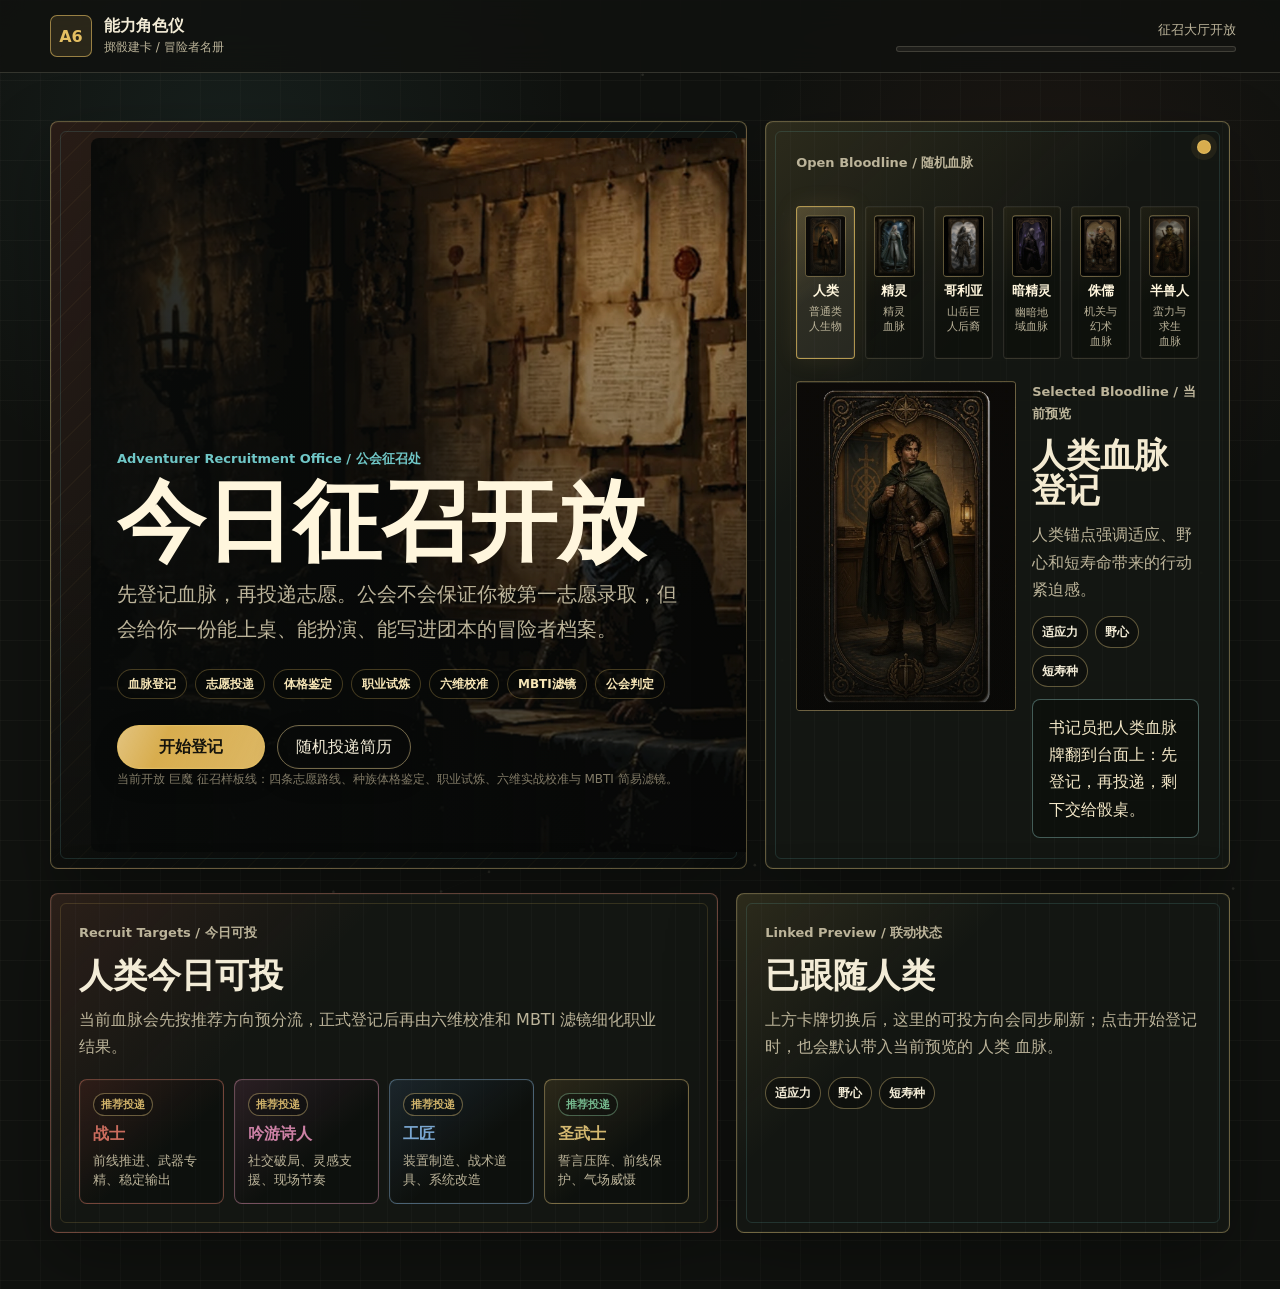
==== commit fa56e0bb: "Publish recruitment flow prototype" ====
--- a/index.html
+++ b/index.html
@@ -28,6 +28,12 @@
       <main id="app" class="app-main"></main>
     </div>
 
+    <script src="./data/mbti-dnd-evaluations.js"></script>
+    <script src="./data/quiz-copy.js"></script>
+    <script src="./data/constitution-copy.js"></script>
+    <script src="./data/defect-card-assets.js"></script>
+    <script src="./data/race-recruitment-assets.js"></script>
+    <script src="./data/race-recruitment-troll.js"></script>
     <script src="./app.js"></script>
   </body>
 </html>
--- a/styles.css
+++ b/styles.css
@@ -935,6 +935,129 @@
   color: var(--green);
 }
 
+.rhythm-lane {
+  display: grid;
+  gap: 14px;
+  width: min(100%, 720px);
+}
+
+.rhythm-track {
+  position: relative;
+  height: 118px;
+  overflow: hidden;
+  border: 1px solid color-mix(in srgb, var(--axis-color, var(--yellow)) 30%, var(--line));
+  background:
+    linear-gradient(90deg, rgba(243, 236, 215, 0.08) 1px, transparent 1px) 0 0 / 12.5% 100%,
+    radial-gradient(circle at 74% 50%, rgba(228, 191, 98, 0.18), transparent 22%),
+    rgba(8, 10, 9, 0.7);
+  border-radius: 12px;
+}
+
+.rhythm-hit-line {
+  position: absolute;
+  top: 8px;
+  bottom: 8px;
+  left: 74%;
+  width: 4px;
+  border-radius: 999px;
+  background: var(--yellow);
+  box-shadow: 0 0 24px rgba(228, 191, 98, 0.55);
+}
+
+.rhythm-hit-line::before,
+.rhythm-hit-line::after {
+  content: "";
+  position: absolute;
+  top: 0;
+  bottom: 0;
+  width: 28px;
+  border: 1px solid rgba(228, 191, 98, 0.22);
+}
+
+.rhythm-hit-line::before {
+  right: 7px;
+}
+
+.rhythm-hit-line::after {
+  left: 7px;
+}
+
+.rhythm-note {
+  position: absolute;
+  top: 50%;
+  left: 8%;
+  display: grid;
+  width: 54px;
+  height: 54px;
+  margin: -27px 0 0 -27px;
+  place-items: center;
+  border: 1px solid rgba(243, 236, 215, 0.2);
+  background:
+    radial-gradient(circle at 35% 28%, rgba(255, 255, 255, 0.28), transparent 26%),
+    var(--cyan);
+  color: #07100f;
+  border-radius: 50%;
+  font-weight: 950;
+  opacity: 0.34;
+  transform: scale(0.86);
+  box-shadow: 0 12px 24px rgba(0, 0, 0, 0.3);
+  transition:
+    opacity 90ms ease,
+    transform 90ms ease,
+    background 90ms ease;
+}
+
+.rhythm-note.active {
+  opacity: 1;
+  transform: scale(1);
+}
+
+.rhythm-note.perfect {
+  background: var(--green);
+  opacity: 1;
+  transform: scale(1.18);
+}
+
+.rhythm-note.good {
+  background: var(--yellow);
+  opacity: 1;
+  transform: scale(1.08);
+}
+
+.rhythm-note.miss {
+  background: var(--red);
+  opacity: 0.9;
+  transform: scale(0.82);
+}
+
+.rhythm-judge {
+  min-height: 42px;
+  padding: 10px 12px;
+  border: 1px solid rgba(243, 236, 215, 0.1);
+  background: rgba(243, 236, 215, 0.045);
+  color: var(--muted);
+  border-radius: 10px;
+  font-size: 18px;
+  font-weight: 950;
+  text-align: center;
+  letter-spacing: 0.08em;
+}
+
+.rhythm-judge.perfect {
+  border-color: rgba(114, 200, 145, 0.58);
+  color: var(--green);
+}
+
+.rhythm-judge.good {
+  border-color: rgba(228, 191, 98, 0.58);
+  color: var(--yellow);
+}
+
+.rhythm-judge.miss {
+  border-color: rgba(216, 93, 74, 0.58);
+  color: var(--red);
+}
+
 .choice-grid {
   display: grid;
   grid-template-columns: repeat(2, minmax(0, 1fr));
@@ -1126,6 +1249,20 @@
   box-shadow: inset 0 0 0 1px rgba(243, 236, 215, 0.04);
 }
 
+.trace-wrap {
+  display: grid;
+  gap: 10px;
+  width: min(100%, 760px);
+}
+
+.trace-status {
+  margin: 0;
+  color: var(--muted);
+  font-size: 13px;
+  font-weight: 800;
+  text-align: center;
+}
+
 .stability-box {
   position: relative;
   width: min(100%, 680px);
@@ -1218,6 +1355,18 @@
 .result-hero {
   position: relative;
   overflow: hidden;
+}
+
+.result-hero h1 {
+  max-width: 520px;
+  margin-bottom: 12px;
+  font-size: clamp(42px, 6vw, 64px);
+}
+
+.result-hero .lead {
+  max-width: 680px;
+  font-size: clamp(15px, 2vw, 18px);
+  line-height: 1.65;
 }
 
 .result-hero::after {
@@ -2079,11 +2228,32 @@
   display: grid;
   grid-template-columns: minmax(0, 1fr) 44px;
   gap: 10px;
-  align-items: center;
-  padding: 7px 0;
+  align-items: start;
+  padding: 8px 0;
   border-top: 1px solid var(--line);
   color: var(--muted);
   font-size: 13px;
+}
+
+.stage-score-main {
+  display: grid;
+  gap: 3px;
+  min-width: 0;
+}
+
+.stage-score-main span {
+  color: var(--soft);
+  font-weight: 850;
+}
+
+.stage-score-main small {
+  color: var(--muted);
+  font-size: 11px;
+  line-height: 1.45;
+}
+
+.stage-score-line.is-default .stage-score-main small {
+  color: color-mix(in srgb, var(--yellow) 76%, var(--muted));
 }
 
 .stage-score-line strong {
@@ -2112,6 +2282,269 @@
 .insight-stack {
   display: grid;
   gap: 12px;
+}
+
+.profession-brief {
+  display: grid;
+  gap: 16px;
+}
+
+.profession-brief-head {
+  display: grid;
+  gap: 7px;
+  padding-bottom: 14px;
+  border-bottom: 1px solid color-mix(in srgb, var(--axis-color, var(--yellow)) 22%, var(--line));
+}
+
+.profession-brief-head span,
+.profession-lines dt {
+  color: var(--muted);
+  font-size: 11px;
+  font-weight: 900;
+  letter-spacing: 0.08em;
+  text-transform: uppercase;
+}
+
+.profession-brief-head strong {
+  display: flex;
+  flex-wrap: wrap;
+  align-items: baseline;
+  gap: 8px;
+  color: var(--yellow);
+  font-family: var(--font-display);
+  font-size: clamp(26px, 4.5vw, 38px);
+  line-height: 0.95;
+}
+
+.profession-brief-head em {
+  color: var(--muted);
+  font-family: var(--font-body);
+  font-size: 12px;
+  font-style: normal;
+  font-weight: 900;
+  letter-spacing: 0.12em;
+  text-transform: uppercase;
+}
+
+.profession-brief-head p {
+  max-width: 58ch;
+  color: var(--text);
+  font-size: 15px;
+  font-weight: 850;
+  line-height: 1.55;
+  text-wrap: pretty;
+}
+
+.profession-lines {
+  display: grid;
+  gap: 12px;
+  margin: 0;
+}
+
+.profession-lines div {
+  display: grid;
+  grid-template-columns: minmax(86px, 0.28fr) minmax(0, 1fr);
+  gap: 12px;
+  padding-top: 12px;
+  border-top: 1px solid rgba(243, 236, 215, 0.09);
+}
+
+.profession-lines dd {
+  margin: 0;
+  color: var(--soft);
+  line-height: 1.75;
+  text-wrap: pretty;
+}
+
+.descriptor-grid {
+  display: grid;
+  gap: 12px;
+}
+
+.descriptor-card {
+  display: grid;
+  gap: 10px;
+  padding: 13px;
+  border: 1px solid color-mix(in srgb, var(--axis-color, var(--yellow)) 18%, var(--line));
+  background:
+    linear-gradient(135deg, color-mix(in srgb, var(--axis-color, var(--yellow)) 8%, transparent), transparent 54%),
+    rgba(243, 236, 215, 0.045);
+  border-radius: 10px;
+  box-shadow: inset 0 0 0 1px rgba(243, 236, 215, 0.025);
+}
+
+.descriptor-card strong {
+  color: var(--yellow);
+  font-size: 13px;
+}
+
+.descriptor-tags {
+  display: flex;
+  flex-wrap: wrap;
+  gap: 7px;
+}
+
+.descriptor-tags span {
+  padding: 7px 9px;
+  border: 1px solid color-mix(in srgb, var(--axis-color, var(--yellow)) 26%, var(--line));
+  border-radius: 999px;
+  background: rgba(8, 10, 9, 0.38);
+  color: var(--text);
+  font-size: 12px;
+  font-weight: 850;
+  line-height: 1.35;
+  overflow-wrap: anywhere;
+}
+
+.constitution-panel,
+.defect-panel {
+  display: grid;
+  align-content: start;
+  gap: 16px;
+}
+
+.constitution-head {
+  display: grid;
+  gap: 6px;
+  padding-bottom: 12px;
+  border-bottom: 1px solid rgba(243, 236, 215, 0.1);
+}
+
+.constitution-head h2 {
+  margin: 0;
+}
+
+.constitution-head span {
+  width: fit-content;
+  max-width: 100%;
+  padding: 6px 9px;
+  border: 1px solid color-mix(in srgb, var(--axis-color, var(--yellow)) 24%, var(--line));
+  border-radius: 999px;
+  background: rgba(8, 10, 9, 0.34);
+  color: var(--muted);
+  font-size: 12px;
+  font-weight: 850;
+  line-height: 1.35;
+}
+
+.constitution-card {
+  display: grid;
+  gap: 12px;
+}
+
+.constitution-card > strong {
+  color: var(--yellow);
+  font-family: var(--font-display);
+  font-size: clamp(24px, 3.4vw, 32px);
+  line-height: 1;
+}
+
+.constitution-card p {
+  color: var(--soft);
+  line-height: 1.75;
+  text-wrap: pretty;
+}
+
+.constitution-one-line {
+  color: var(--text) !important;
+  font-size: 15px;
+  font-weight: 850;
+}
+
+.constitution-lines {
+  display: grid;
+  gap: 10px;
+  margin: 0;
+}
+
+.constitution-lines div {
+  display: grid;
+  grid-template-columns: minmax(74px, 0.24fr) minmax(0, 1fr);
+  gap: 12px;
+  padding-top: 10px;
+  border-top: 1px solid rgba(243, 236, 215, 0.08);
+}
+
+.constitution-lines dt {
+  color: var(--muted);
+  font-size: 11px;
+  font-weight: 900;
+  letter-spacing: 0.08em;
+}
+
+.constitution-lines dd {
+  margin: 0;
+  color: var(--soft);
+  line-height: 1.7;
+}
+
+.defect-card-id {
+  width: fit-content;
+  max-width: 100%;
+  padding: 7px 10px;
+  border: 1px solid rgba(228, 191, 98, 0.34);
+  border-radius: 7px;
+  background: rgba(228, 191, 98, 0.1);
+  color: var(--yellow);
+  font-size: 12px;
+  font-weight: 900;
+  letter-spacing: 0.08em;
+  text-transform: uppercase;
+  overflow-wrap: anywhere;
+}
+
+.defect-card-art {
+  display: grid;
+  gap: 8px;
+  width: min(100%, 260px);
+  margin: 0 auto 2px;
+}
+
+.defect-card-art img {
+  display: block;
+  width: 100%;
+  aspect-ratio: 2 / 3;
+  object-fit: cover;
+  border: 1px solid rgba(228, 191, 98, 0.42);
+  border-radius: 10px;
+  background: #080a09;
+  box-shadow:
+    0 22px 46px rgba(0, 0, 0, 0.42),
+    0 0 34px rgba(228, 191, 98, 0.08);
+}
+
+.defect-card-art figcaption {
+  color: var(--muted);
+  font-size: 11px;
+  font-weight: 850;
+  letter-spacing: 0.05em;
+  line-height: 1.35;
+  text-align: center;
+}
+
+.defect-card-missing {
+  padding: 14px;
+  border: 1px dashed rgba(228, 191, 98, 0.34);
+  border-radius: 8px;
+  background: rgba(8, 10, 9, 0.32);
+  color: var(--muted);
+  font-size: 12px;
+  font-weight: 850;
+  line-height: 1.5;
+  overflow-wrap: anywhere;
+}
+
+.defect-panel blockquote {
+  margin: 0;
+  padding: 12px 14px;
+  border-left: 3px solid var(--yellow);
+  background: rgba(8, 10, 9, 0.34);
+  color: var(--text);
+  line-height: 1.75;
+}
+
+.defect-panel.is-empty {
+  opacity: 0.82;
 }
 
 .mini-card {
@@ -2233,6 +2666,991 @@
   font-weight: 800;
 }
 
+.recruitment-home,
+.recruitment-flow {
+  --trial-accent: var(--yellow);
+  --trial-secondary: var(--cyan);
+}
+
+.recruit-hero {
+  display: grid;
+  grid-template-columns: minmax(0, 1.08fr) minmax(300px, 0.72fr);
+  gap: 18px;
+  align-items: stretch;
+}
+
+.recruit-hero-copy,
+.recruit-notice-board,
+.recruit-ledger,
+.race-dossier,
+.target-contract,
+.trial-dossier-card,
+.trial-question-card,
+.judgement-scroll,
+.recruitment-result-panel {
+  position: relative;
+  isolation: isolate;
+  overflow: hidden;
+  border: 1px solid color-mix(in srgb, var(--trial-accent) 26%, var(--line));
+  background:
+    repeating-linear-gradient(90deg, rgba(255, 255, 255, 0.018) 0 1px, transparent 1px 24px),
+    linear-gradient(135deg, color-mix(in srgb, var(--trial-accent) 12%, transparent), transparent 34%),
+    rgba(20, 23, 19, 0.92);
+  box-shadow:
+    inset 0 0 0 1px rgba(243, 236, 215, 0.03),
+    var(--shadow);
+  border-radius: var(--radius);
+}
+
+.recruit-hero-copy::after,
+.recruit-notice-board::after,
+.recruit-ledger::after,
+.race-dossier::after,
+.target-contract::after,
+.trial-dossier-card::after,
+.trial-question-card::after,
+.judgement-scroll::after,
+.recruitment-result-panel::after {
+  content: "";
+  position: absolute;
+  inset: 9px;
+  z-index: -1;
+  border: 1px solid color-mix(in srgb, var(--trial-secondary) 16%, transparent);
+  border-radius: calc(var(--radius) - 2px);
+  pointer-events: none;
+}
+
+.recruit-art-frame {
+  position: relative;
+  display: block;
+  width: 100%;
+  overflow: hidden;
+  border: 1px solid color-mix(in srgb, var(--trial-accent) 28%, rgba(243, 236, 215, 0.14));
+  background:
+    radial-gradient(circle at 24% 22%, color-mix(in srgb, var(--trial-accent) 18%, transparent), transparent 32%),
+    linear-gradient(135deg, rgba(243, 236, 215, 0.08), transparent 44%),
+    repeating-linear-gradient(135deg, rgba(255, 255, 255, 0.025) 0 1px, transparent 1px 18px),
+    rgba(10, 11, 9, 0.86);
+  border-radius: calc(var(--radius) - 4px);
+  box-shadow: inset 0 0 0 1px rgba(255, 244, 210, 0.035);
+}
+
+.recruit-art-frame::before {
+  content: "";
+  position: absolute;
+  inset: 0;
+  opacity: 0.72;
+  background:
+    radial-gradient(circle at 70% 30%, color-mix(in srgb, var(--trial-secondary) 12%, transparent), transparent 28%),
+    linear-gradient(90deg, transparent 0 46%, rgba(228, 191, 98, 0.1) 46% 48%, transparent 48% 100%),
+    repeating-linear-gradient(0deg, transparent 0 18px, rgba(243, 236, 215, 0.035) 18px 19px);
+}
+
+.recruit-art-frame.has-image::before {
+  opacity: 0;
+}
+
+.recruit-art-frame img {
+  position: relative;
+  z-index: 1;
+  display: block;
+  width: 100%;
+  height: 100%;
+  object-fit: cover;
+}
+
+.image-veil {
+  position: absolute;
+  inset: 0;
+  z-index: 2;
+  pointer-events: none;
+  background:
+    linear-gradient(180deg, rgba(7, 8, 6, 0.08), rgba(7, 8, 6, 0.42)),
+    radial-gradient(circle at 50% 20%, transparent 0 40%, rgba(7, 8, 6, 0.34));
+}
+
+.recruit-art-hero {
+  position: absolute;
+  inset: 0;
+  z-index: 0;
+  border: 0;
+  border-radius: inherit;
+}
+
+.recruit-art-hero .image-veil {
+  background:
+    linear-gradient(90deg, rgba(8, 10, 9, 0.88) 0%, rgba(8, 10, 9, 0.68) 38%, rgba(8, 10, 9, 0.2) 72%),
+    linear-gradient(180deg, rgba(8, 10, 9, 0.08), rgba(8, 10, 9, 0.72));
+}
+
+.recruit-hero-copy > :not(.recruit-art-frame) {
+  position: relative;
+  z-index: 3;
+}
+
+.notice-dossier-art,
+.target-contract-art,
+.trial-scene-art,
+.judgement-art {
+  aspect-ratio: 16 / 9;
+}
+
+.notice-dossier-art {
+  width: min(48%, 260px);
+  margin: 0 auto 12px;
+  aspect-ratio: 2 / 3;
+}
+
+.notice-dossier-art img {
+  object-fit: contain;
+  object-position: center;
+}
+
+.home-race-preview-deck {
+  display: grid;
+  grid-template-columns: repeat(6, minmax(0, 1fr));
+  gap: 10px;
+}
+
+.home-race-preview-card {
+  display: grid;
+  align-content: start;
+  gap: 7px;
+  min-width: 0;
+  padding: 8px;
+  border: 1px solid rgba(243, 236, 215, 0.12);
+  background:
+    linear-gradient(145deg, rgba(228, 191, 98, 0.08), transparent 52%),
+    rgba(8, 10, 9, 0.42);
+  color: var(--text);
+  border-radius: calc(var(--radius) - 4px);
+  cursor: pointer;
+  text-align: left;
+  box-shadow: inset 0 0 0 1px rgba(255, 244, 210, 0.025);
+  transition:
+    transform 160ms ease,
+    border-color 160ms ease,
+    background 160ms ease,
+    box-shadow 160ms ease;
+}
+
+.home-race-preview-card:hover,
+.home-race-preview-card:focus-visible {
+  transform: translateY(-3px);
+  border-color: color-mix(in srgb, var(--trial-accent) 54%, rgba(243, 236, 215, 0.18));
+  background:
+    linear-gradient(145deg, rgba(228, 191, 98, 0.14), transparent 56%),
+    rgba(8, 10, 9, 0.5);
+  box-shadow: 0 16px 28px rgba(0, 0, 0, 0.24);
+}
+
+.home-race-preview-card:focus-visible {
+  outline: 2px solid color-mix(in srgb, var(--trial-accent) 72%, white 10%);
+  outline-offset: 3px;
+}
+
+.home-race-preview-card.is-selected {
+  border-color: rgba(228, 191, 98, 0.72);
+  background:
+    linear-gradient(145deg, rgba(228, 191, 98, 0.18), transparent 54%),
+    rgba(243, 236, 215, 0.065);
+  box-shadow:
+    inset 0 0 0 1px rgba(255, 244, 210, 0.055),
+    0 0 24px rgba(228, 191, 98, 0.1);
+}
+
+.home-race-preview-art {
+  width: min(100%, 92px);
+  margin: 0 auto;
+  aspect-ratio: 2 / 3;
+}
+
+.home-race-preview-art img {
+  object-fit: contain;
+  object-position: center;
+}
+
+.home-race-preview-name,
+.home-race-preview-label {
+  display: block;
+  min-width: 0;
+  overflow-wrap: anywhere;
+  text-align: center;
+}
+
+.home-race-preview-name {
+  color: #fff6dd;
+  font-size: 13px;
+  font-weight: 900;
+  line-height: 1.15;
+}
+
+.home-race-preview-label {
+  color: var(--muted);
+  font-size: 11px;
+  line-height: 1.35;
+}
+
+.home-race-preview-detail {
+  display: grid;
+  grid-template-columns: minmax(150px, 220px) minmax(0, 1fr);
+  gap: 12px 16px;
+  align-items: start;
+  padding-top: 4px;
+}
+
+.home-race-preview-detail .notice-dossier-art {
+  grid-row: 1 / span 5;
+  width: 100%;
+  max-width: 220px;
+  margin: 0;
+}
+
+.home-race-preview-detail > :not(.notice-dossier-art) {
+  grid-column: 2;
+}
+
+.home-race-preview-detail .eyebrow,
+.home-race-preview-detail h2,
+.home-race-preview-detail p {
+  margin: 0;
+}
+
+.race-card-art,
+.race-dossier-art {
+  aspect-ratio: 2 / 3;
+}
+
+.race-card-art {
+  min-height: 150px;
+  margin: -4px -4px 6px;
+}
+
+.race-dossier-art {
+  max-height: 340px;
+  margin-bottom: 16px;
+}
+
+.target-contract-art {
+  margin: -6px -6px 10px;
+  aspect-ratio: 1 / 1;
+  background:
+    radial-gradient(circle at 50% 45%, color-mix(in srgb, var(--trial-accent) 18%, transparent), transparent 40%),
+    linear-gradient(135deg, rgba(8, 10, 9, 0.82), rgba(18, 22, 18, 0.96));
+}
+
+.target-contract-art img {
+  object-fit: contain;
+  object-position: center center;
+}
+
+.target-contract-art .image-veil {
+  background:
+    linear-gradient(180deg, rgba(7, 8, 6, 0.02), rgba(7, 8, 6, 0.28)),
+    linear-gradient(90deg, rgba(7, 8, 6, 0.2), transparent 28%, transparent 72%, rgba(7, 8, 6, 0.22));
+}
+
+.trial-scene-art {
+  margin-bottom: 18px;
+}
+
+.judgement-art {
+  margin: -12px -12px 22px;
+}
+
+.result-judgement-art {
+  max-height: 250px;
+  margin: -4px -4px 18px;
+}
+
+.recruit-hero-copy {
+  min-height: min(68vh, 640px);
+  padding: clamp(26px, 6vw, 66px);
+  align-content: end;
+  background:
+    linear-gradient(0deg, rgba(8, 10, 9, 0.5), transparent 48%),
+    repeating-linear-gradient(135deg, rgba(228, 191, 98, 0.04) 0 1px, transparent 1px 18px),
+    linear-gradient(120deg, rgba(216, 93, 74, 0.12), transparent 44%),
+    rgba(17, 19, 16, 0.96);
+}
+
+.recruit-hero-copy h1 {
+  max-width: 640px;
+  margin-bottom: 16px;
+  color: #fff6dd;
+  font-size: clamp(44px, 8vw, 88px);
+  line-height: 0.9;
+}
+
+.recruitment-cta {
+  min-width: 148px;
+}
+
+.recruit-seals {
+  display: flex;
+  flex-wrap: wrap;
+  gap: 8px;
+  margin-top: 22px;
+}
+
+.recruit-seals span {
+  display: inline-flex;
+  align-items: center;
+  min-height: 30px;
+  padding: 0 10px;
+  border: 1px solid rgba(228, 191, 98, 0.28);
+  background: rgba(8, 10, 9, 0.42);
+  color: #f7e6b7;
+  border-radius: 999px;
+  font-size: 12px;
+  font-weight: 850;
+}
+
+.recruit-notice-board {
+  display: grid;
+  align-content: space-between;
+  gap: 18px;
+  min-height: 420px;
+  padding: clamp(20px, 3vw, 30px);
+  color: #f4ebd2;
+}
+
+.recruit-notice-board h2,
+.recruit-ledger h2,
+.race-dossier h2 {
+  font-size: clamp(24px, 3.4vw, 34px);
+  line-height: 1.05;
+}
+
+.recruit-notice-board p,
+.recruit-ledger p,
+.race-dossier p,
+.target-contract p,
+.trial-dossier-card p,
+.judgement-scroll p,
+.recruitment-result-panel p {
+  color: var(--muted);
+  line-height: 1.72;
+}
+
+.recruit-notice-board blockquote,
+.judgement-scroll blockquote,
+.recruitment-result-panel blockquote {
+  margin: 0;
+  padding: 14px 16px;
+  border: 1px solid color-mix(in srgb, var(--trial-secondary) 28%, var(--line));
+  background: rgba(8, 10, 9, 0.42);
+  color: #f4e8c8;
+  border-radius: var(--radius);
+  line-height: 1.7;
+}
+
+.board-pin {
+  position: absolute;
+  top: 18px;
+  right: 18px;
+  width: 14px;
+  height: 14px;
+  border: 1px solid rgba(228, 191, 98, 0.7);
+  background: #d8ad4e;
+  border-radius: 50%;
+  box-shadow: 0 0 0 6px rgba(216, 173, 78, 0.08);
+}
+
+.recruit-home-grid {
+  display: grid;
+  grid-template-columns: minmax(0, 1.15fr) minmax(280px, 0.85fr);
+  gap: 18px;
+}
+
+.recruit-ledger {
+  padding: clamp(18px, 3vw, 28px);
+}
+
+.recruit-ledger.old-route {
+  background:
+    repeating-linear-gradient(0deg, rgba(255, 255, 255, 0.015) 0 1px, transparent 1px 22px),
+    rgba(18, 21, 18, 0.88);
+}
+
+.recruit-target-strip {
+  display: grid;
+  grid-template-columns: repeat(4, minmax(0, 1fr));
+  gap: 10px;
+  margin-top: 18px;
+}
+
+.recruit-mini-target {
+  min-height: 112px;
+  padding: 13px;
+  border: 1px solid color-mix(in srgb, var(--trial-accent) 32%, var(--line));
+  background:
+    linear-gradient(140deg, color-mix(in srgb, var(--trial-accent) 14%, transparent), transparent 58%),
+    rgba(8, 10, 9, 0.36);
+  border-radius: var(--radius);
+}
+
+.recruit-mini-target.is-linked {
+  box-shadow: inset 0 0 0 1px rgba(255, 244, 210, 0.025);
+}
+
+.recruit-mini-target strong,
+.recruit-mini-target span,
+.recruit-mini-target small {
+  display: block;
+}
+
+.recruit-mini-target small {
+  width: fit-content;
+  margin-bottom: 8px;
+  padding: 4px 7px;
+  border: 1px solid color-mix(in srgb, var(--trial-secondary) 30%, var(--line));
+  background: rgba(8, 10, 9, 0.36);
+  color: color-mix(in srgb, var(--trial-secondary) 78%, white 10%);
+  border-radius: 999px;
+  font-size: 11px;
+  font-weight: 900;
+  line-height: 1.2;
+}
+
+.recruit-mini-target strong {
+  margin-bottom: 7px;
+  color: color-mix(in srgb, var(--trial-accent) 76%, white 14%);
+}
+
+.recruit-mini-target span {
+  color: var(--muted);
+  font-size: 13px;
+  line-height: 1.45;
+}
+
+.recruit-step-head {
+  display: grid;
+  gap: 6px;
+  padding: 6px 0 4px;
+}
+
+.recruit-step-head h1 {
+  margin-bottom: 6px;
+}
+
+.recruit-step-head p:not(.eyebrow) {
+  max-width: 760px;
+  color: var(--muted);
+  font-size: 17px;
+  line-height: 1.72;
+}
+
+.race-registry {
+  display: grid;
+  grid-template-columns: minmax(0, 1fr) minmax(300px, 0.46fr);
+  gap: 18px;
+  align-items: start;
+}
+
+.race-card-grid {
+  display: grid;
+  grid-template-columns: repeat(3, minmax(0, 1fr));
+  gap: 12px;
+}
+
+.race-registry-card {
+  display: grid;
+  gap: 9px;
+  min-height: 190px;
+  padding: 16px;
+  border: 1px solid var(--line);
+  background: rgba(243, 236, 215, 0.045);
+  color: var(--text);
+  border-radius: var(--radius);
+  cursor: pointer;
+  text-align: left;
+  transition:
+    transform 160ms ease,
+    border-color 160ms ease,
+    background 160ms ease,
+    box-shadow 160ms ease;
+}
+
+.race-registry-card span {
+  width: fit-content;
+  padding: 5px 8px;
+  border: 1px solid rgba(228, 191, 98, 0.22);
+  background: rgba(8, 10, 9, 0.34);
+  color: var(--yellow);
+  border-radius: 999px;
+  font-size: 11px;
+  font-weight: 900;
+}
+
+.race-registry-card strong {
+  font-size: 22px;
+}
+
+.race-registry-card small,
+.race-registry-card p {
+  color: var(--muted);
+  line-height: 1.55;
+}
+
+.race-registry-card:hover:not(:disabled),
+.race-registry-card:focus-visible,
+.target-contract:hover,
+.target-contract:focus-visible,
+.trial-option:hover:not(:disabled),
+.trial-option:focus-visible {
+  transform: translateY(-3px);
+  border-color: color-mix(in srgb, var(--trial-accent) 64%, rgba(243, 236, 215, 0.18));
+  box-shadow: 0 18px 34px rgba(0, 0, 0, 0.24);
+}
+
+.race-registry-card:focus-visible,
+.target-contract:focus-visible,
+.trial-option:focus-visible {
+  outline: 2px solid color-mix(in srgb, var(--trial-accent) 72%, white 10%);
+  outline-offset: 3px;
+}
+
+.race-registry-card:disabled {
+  cursor: not-allowed;
+}
+
+.race-registry-card.is-locked {
+  opacity: 0.46;
+  filter: saturate(0.55);
+}
+
+.race-registry-card.is-featured {
+  border-color: rgba(228, 191, 98, 0.55);
+  background:
+    linear-gradient(135deg, rgba(228, 191, 98, 0.12), transparent 50%),
+    rgba(243, 236, 215, 0.065);
+}
+
+.race-dossier {
+  position: sticky;
+  top: 92px;
+  padding: 22px;
+}
+
+.target-choice-grid {
+  display: grid;
+  grid-template-columns: repeat(2, minmax(0, 1fr));
+  gap: 16px;
+}
+
+.target-contract {
+  display: grid;
+  align-content: start;
+  gap: 12px;
+  min-height: 430px;
+  padding: clamp(18px, 3vw, 26px);
+  color: var(--text);
+  cursor: pointer;
+  text-align: left;
+  transition:
+    transform 160ms ease,
+    border-color 160ms ease,
+    box-shadow 160ms ease,
+    background 160ms ease;
+}
+
+.target-contract h2 {
+  margin-bottom: 0;
+  font-size: clamp(25px, 3.2vw, 36px);
+}
+
+.target-contract > strong {
+  color: color-mix(in srgb, var(--trial-accent) 74%, white 14%);
+  font-size: 17px;
+}
+
+.target-contract > .contract-seal {
+  position: absolute;
+  top: calc(clamp(18px, 3vw, 26px) + 8px);
+  left: calc(clamp(18px, 3vw, 26px) + 8px);
+  z-index: 4;
+  width: 64px;
+  height: 64px;
+  background:
+    linear-gradient(135deg, color-mix(in srgb, var(--trial-accent) 24%, transparent), transparent),
+    rgba(8, 10, 9, 0.68);
+  backdrop-filter: blur(8px);
+  box-shadow:
+    inset 0 0 22px color-mix(in srgb, var(--trial-accent) 12%, transparent),
+    0 12px 26px rgba(0, 0, 0, 0.28);
+}
+
+.target-contract dl,
+.trial-dossier-card dl {
+  display: grid;
+  gap: 9px;
+  margin: 2px 0 0;
+}
+
+.target-contract dl div,
+.trial-dossier-card dl div,
+.judgement-grid div {
+  display: grid;
+  gap: 4px;
+  padding: 11px 12px;
+  border: 1px solid rgba(243, 236, 215, 0.1);
+  background: rgba(8, 10, 9, 0.32);
+  border-radius: var(--radius);
+}
+
+.target-contract dt,
+.trial-dossier-card dt,
+.judgement-grid strong {
+  color: color-mix(in srgb, var(--trial-secondary) 72%, white 12%);
+  font-size: 12px;
+  font-weight: 900;
+}
+
+.target-contract dd,
+.trial-dossier-card dd,
+.judgement-grid span {
+  margin: 0;
+  color: var(--text);
+  line-height: 1.55;
+  overflow-wrap: anywhere;
+}
+
+.contract-seal {
+  display: grid;
+  width: 74px;
+  height: 74px;
+  place-items: center;
+  border: 1px solid color-mix(in srgb, var(--trial-accent) 62%, rgba(243, 236, 215, 0.2));
+  background:
+    linear-gradient(135deg, color-mix(in srgb, var(--trial-accent) 22%, transparent), transparent),
+    rgba(8, 10, 9, 0.44);
+  color: color-mix(in srgb, var(--trial-accent) 72%, white 16%);
+  border-radius: var(--radius);
+  font-size: 12px;
+  font-weight: 950;
+  letter-spacing: 0;
+  box-shadow: inset 0 0 22px color-mix(in srgb, var(--trial-accent) 12%, transparent);
+}
+
+.trial-shell {
+  --trial-accent: var(--yellow);
+  --trial-secondary: var(--cyan);
+}
+
+.trial-barbarian {
+  --trial-accent: #d85d4a;
+  --trial-secondary: #e4bf62;
+}
+
+.trial-fighter {
+  --trial-accent: #7f95b7;
+  --trial-secondary: #d8b66a;
+}
+
+.trial-warlock {
+  --trial-accent: #9b6ad6;
+  --trial-secondary: #d85d78;
+}
+
+.trial-druid {
+  --trial-accent: #72c891;
+  --trial-secondary: #d8d0a0;
+}
+
+.trial-physique,
+.trial-default {
+  --trial-accent: #e4bf62;
+  --trial-secondary: #70c7c7;
+}
+
+.trial-topline {
+  display: flex;
+  align-items: center;
+  justify-content: space-between;
+  gap: 18px;
+}
+
+.trial-topline h1 {
+  margin-bottom: 0;
+}
+
+.trial-progress-card {
+  display: inline-grid;
+  min-width: 92px;
+  min-height: 78px;
+  place-items: center;
+  padding: 10px 14px;
+  border: 1px solid color-mix(in srgb, var(--trial-accent) 38%, var(--line));
+  background: rgba(8, 10, 9, 0.44);
+  border-radius: var(--radius);
+}
+
+.trial-progress-card span {
+  color: color-mix(in srgb, var(--trial-accent) 72%, white 12%);
+  font-size: 34px;
+  font-weight: 950;
+  line-height: 0.9;
+}
+
+.trial-progress-card small {
+  color: var(--muted);
+}
+
+.trial-layout {
+  display: grid;
+  grid-template-columns: minmax(260px, 0.34fr) minmax(0, 0.66fr);
+  gap: 18px;
+  align-items: start;
+}
+
+.trial-dossier-card,
+.trial-question-card {
+  padding: clamp(18px, 3vw, 28px);
+}
+
+.trial-dossier-card {
+  position: sticky;
+  top: 92px;
+}
+
+.trial-dossier-card h2,
+.trial-question-card h2 {
+  font-size: clamp(24px, 3.5vw, 36px);
+}
+
+.trial-scene {
+  padding: 14px 16px;
+  border: 1px solid color-mix(in srgb, var(--trial-secondary) 24%, var(--line));
+  background:
+    linear-gradient(135deg, color-mix(in srgb, var(--trial-accent) 9%, transparent), transparent 70%),
+    rgba(8, 10, 9, 0.36);
+  color: #efe3c5;
+  border-radius: var(--radius);
+}
+
+.trial-question-card h3 {
+  margin: 18px 0 14px;
+  color: #fff2d4;
+  font-size: clamp(18px, 2.6vw, 24px);
+  line-height: 1.35;
+}
+
+.trial-option-grid {
+  display: grid;
+  grid-template-columns: repeat(2, minmax(0, 1fr));
+  gap: 12px;
+}
+
+.trial-option {
+  display: grid;
+  grid-template-columns: 34px minmax(0, 1fr);
+  gap: 12px;
+  min-height: 92px;
+  padding: 14px;
+  border: 1px solid color-mix(in srgb, var(--trial-accent) 24%, var(--line));
+  background:
+    linear-gradient(135deg, rgba(255, 255, 255, 0.06), transparent 46%),
+    rgba(243, 236, 215, 0.055);
+  color: var(--text);
+  border-radius: var(--radius);
+  cursor: pointer;
+  text-align: left;
+  transition:
+    transform 150ms ease,
+    border-color 150ms ease,
+    background 150ms ease,
+    box-shadow 150ms ease;
+}
+
+.trial-option span {
+  display: grid;
+  width: 30px;
+  height: 30px;
+  place-items: center;
+  border: 1px solid color-mix(in srgb, var(--trial-secondary) 34%, var(--line));
+  background: rgba(8, 10, 9, 0.44);
+  color: color-mix(in srgb, var(--trial-secondary) 78%, white 12%);
+  border-radius: 50%;
+  font-size: 12px;
+  font-weight: 950;
+}
+
+.trial-option strong {
+  align-self: center;
+  font-size: 15px;
+  line-height: 1.55;
+  overflow-wrap: anywhere;
+}
+
+.trial-option.is-selected {
+  border-color: color-mix(in srgb, var(--trial-accent) 78%, white 8%);
+  background:
+    linear-gradient(135deg, color-mix(in srgb, var(--trial-accent) 18%, transparent), transparent 54%),
+    rgba(243, 236, 215, 0.075);
+}
+
+.trial-option:disabled {
+  cursor: default;
+}
+
+.trial-option:disabled:not(.is-selected) {
+  opacity: 0.48;
+}
+
+.npc-feedback {
+  margin-top: 18px;
+  padding: 16px;
+  border: 1px solid color-mix(in srgb, var(--trial-accent) 34%, var(--line));
+  background:
+    linear-gradient(135deg, color-mix(in srgb, var(--trial-accent) 13%, transparent), transparent 64%),
+    rgba(8, 10, 9, 0.48);
+  border-radius: var(--radius);
+}
+
+.npc-feedback blockquote {
+  margin: 0 0 10px;
+  color: #fff0ce;
+  font-size: 18px;
+  font-weight: 850;
+  line-height: 1.55;
+}
+
+.npc-feedback p:last-child {
+  margin-bottom: 0;
+}
+
+.npc-feedback.tone-危险 {
+  border-color: rgba(216, 93, 74, 0.62);
+}
+
+.npc-feedback.tone-荒诞 {
+  border-color: rgba(228, 191, 98, 0.68);
+}
+
+.npc-feedback.tone-合格 {
+  border-color: rgba(114, 200, 145, 0.58);
+}
+
+.trial-leanings {
+  margin-top: 16px;
+  padding: 13px;
+  border: 1px solid color-mix(in srgb, var(--trial-accent) 24%, var(--line));
+  background: rgba(8, 10, 9, 0.34);
+  border-radius: var(--radius);
+}
+
+.trial-leanings strong {
+  display: block;
+  margin-bottom: 8px;
+  color: color-mix(in srgb, var(--trial-accent) 76%, white 12%);
+}
+
+.trial-leanings p {
+  margin-bottom: 6px;
+  color: var(--muted);
+  font-size: 13px;
+  line-height: 1.55;
+}
+
+.trial-leanings p:last-child {
+  margin-bottom: 0;
+}
+
+.recruitment-calibration .test-stage {
+  border-color: color-mix(in srgb, var(--axis-color) 42%, var(--trial-accent) 24%);
+}
+
+.calibration-stage {
+  background:
+    radial-gradient(circle at 88% 10%, color-mix(in srgb, var(--axis-color) 20%, transparent), transparent 28%),
+    linear-gradient(135deg, color-mix(in srgb, var(--trial-accent) 10%, transparent), transparent 58%),
+    var(--panel);
+}
+
+.calibration-ratio {
+  display: grid;
+  grid-template-columns: auto minmax(0, auto);
+  gap: 4px 8px;
+  align-items: baseline;
+  padding: 10px 12px;
+  border: 1px solid color-mix(in srgb, var(--axis-color) 30%, var(--line));
+  background: rgba(8, 10, 9, 0.34);
+  border-radius: var(--radius);
+}
+
+.calibration-ratio strong {
+  color: color-mix(in srgb, var(--axis-color) 72%, white 12%);
+  font-size: 20px;
+  line-height: 1;
+}
+
+.calibration-ratio span {
+  color: var(--muted);
+  font-size: 12px;
+  font-weight: 850;
+}
+
+.calibration-track .stage-chip {
+  border-color: color-mix(in srgb, var(--axis-color) 22%, var(--line));
+}
+
+.judgement-page {
+  justify-items: center;
+}
+
+.judgement-scroll {
+  width: min(100%, 940px);
+  padding: clamp(24px, 5vw, 50px);
+}
+
+.judgement-scroll h1 {
+  margin-top: 10px;
+  font-size: clamp(36px, 6vw, 68px);
+}
+
+.verdict-stamp {
+  display: inline-grid;
+  min-height: 42px;
+  place-items: center;
+  padding: 0 14px;
+  border: 2px solid color-mix(in srgb, var(--trial-accent) 78%, #f4e5bd 10%);
+  color: color-mix(in srgb, var(--trial-accent) 82%, white 14%);
+  border-radius: var(--radius);
+  font-size: 18px;
+  font-weight: 950;
+  transform: rotate(-2deg);
+}
+
+.verdict-stamp.small {
+  min-width: 92px;
+  min-height: 64px;
+  align-self: start;
+  font-size: 14px;
+  text-align: center;
+}
+
+.judgement-grid {
+  display: grid;
+  grid-template-columns: repeat(2, minmax(0, 1fr));
+  gap: 10px;
+  margin: 20px 0;
+}
+
+.judgement-grid.compact {
+  grid-template-columns: repeat(4, minmax(0, 1fr));
+}
+
+.recruitment-result-panel {
+  --trial-accent: var(--yellow);
+  --trial-secondary: var(--cyan);
+  padding: clamp(18px, 3vw, 28px);
+}
+
+.recruitment-result-panel .panel-head {
+  align-items: flex-start;
+}
+
 .fineprint {
   color: var(--faint);
   font-size: 12px;
@@ -2292,7 +3710,11 @@
   .target,
   .pulse-core,
   .dnd-class-card,
-  .tarot-shell {
+  .tarot-shell,
+  .race-registry-card,
+  .home-race-preview-card,
+  .target-contract,
+  .trial-option {
     transition: none;
   }
 
@@ -2305,7 +3727,11 @@
   .obstacle:hover,
   .target:hover,
   .dnd-class-card:hover,
-  .tarot-shell:hover {
+  .tarot-shell:hover,
+  .race-registry-card:hover,
+  .home-race-preview-card:hover,
+  .target-contract:hover,
+  .trial-option:hover {
     transform: none;
   }
 }
@@ -2325,7 +3751,14 @@
   .hero-grid,
   .result-grid,
   .form-grid,
-  .two-col {
+  .two-col,
+  .recruit-hero,
+  .recruit-home-grid,
+  .race-registry,
+  .target-choice-grid,
+  .trial-layout,
+  .judgement-grid,
+  .judgement-grid.compact {
     grid-template-columns: 1fr;
   }
 
@@ -2333,12 +3766,60 @@
     min-height: auto;
   }
 
+  .recruit-hero-copy,
+  .recruit-notice-board {
+    min-height: auto;
+  }
+
+  .recruit-art-hero {
+    position: relative;
+    inset: auto;
+    aspect-ratio: 16 / 9;
+    margin: calc(clamp(26px, 6vw, 66px) * -0.55) calc(clamp(26px, 6vw, 66px) * -0.55) 20px;
+    border: 1px solid color-mix(in srgb, var(--trial-accent) 28%, rgba(243, 236, 215, 0.14));
+    border-radius: calc(var(--radius) - 4px);
+  }
+
+  .recruit-art-hero .image-veil {
+    background:
+      linear-gradient(180deg, rgba(8, 10, 9, 0.04), rgba(8, 10, 9, 0.46)),
+      radial-gradient(circle at 50% 18%, transparent 0 40%, rgba(8, 10, 9, 0.3));
+  }
+
+  .race-dossier-art {
+    max-height: none;
+  }
+
+  .race-dossier,
+  .trial-dossier-card {
+    position: relative;
+    top: auto;
+  }
+
+  .race-card-grid {
+    grid-template-columns: repeat(2, minmax(0, 1fr));
+  }
+
+  .recruit-target-strip {
+    grid-template-columns: repeat(2, minmax(0, 1fr));
+  }
+
   .panel-head,
-  .test-head {
+  .test-head,
+  .trial-topline {
     flex-direction: column;
   }
 
+  .trial-progress-card {
+    width: 100%;
+    min-height: 58px;
+    grid-template-columns: auto auto;
+    justify-content: start;
+    gap: 6px;
+  }
+
   .choice-grid,
+  .trial-option-grid,
   .metric-strip,
   .stage-guide,
   .dnd-match-grid,
@@ -2375,6 +3856,11 @@
   h1 {
     font-size: clamp(38px, 14vw, 58px);
   }
+
+  .recruit-hero-copy h1,
+  .judgement-scroll h1 {
+    font-size: clamp(42px, 13vw, 62px);
+  }
 }
 
 @media (max-width: 520px) {
@@ -2395,6 +3881,56 @@
   .d20-result {
     width: 62px;
     font-size: 24px;
+  }
+
+  .recruit-hero-copy,
+  .recruit-notice-board,
+  .recruit-ledger,
+  .race-dossier,
+  .trial-dossier-card,
+  .trial-question-card,
+  .judgement-scroll,
+  .recruitment-result-panel {
+    padding: 18px;
+  }
+
+  .race-card-grid,
+  .home-race-preview-deck,
+  .recruit-target-strip {
+    grid-template-columns: 1fr;
+  }
+
+  .home-race-preview-deck {
+    grid-template-columns: repeat(2, minmax(0, 1fr));
+  }
+
+  .home-race-preview-detail {
+    grid-template-columns: 1fr;
+  }
+
+  .home-race-preview-detail .notice-dossier-art,
+  .home-race-preview-detail > :not(.notice-dossier-art) {
+    grid-column: auto;
+    grid-row: auto;
+  }
+
+  .home-race-preview-detail .notice-dossier-art {
+    width: min(70%, 220px);
+    margin: 0 auto;
+  }
+
+  .recruit-art-hero {
+    margin: -8px -8px 16px;
+  }
+
+  .target-contract {
+    min-height: auto;
+  }
+
+  .trial-option {
+    grid-template-columns: 30px minmax(0, 1fr);
+    min-height: 80px;
+    padding: 12px;
   }
 
   .resolution-head {
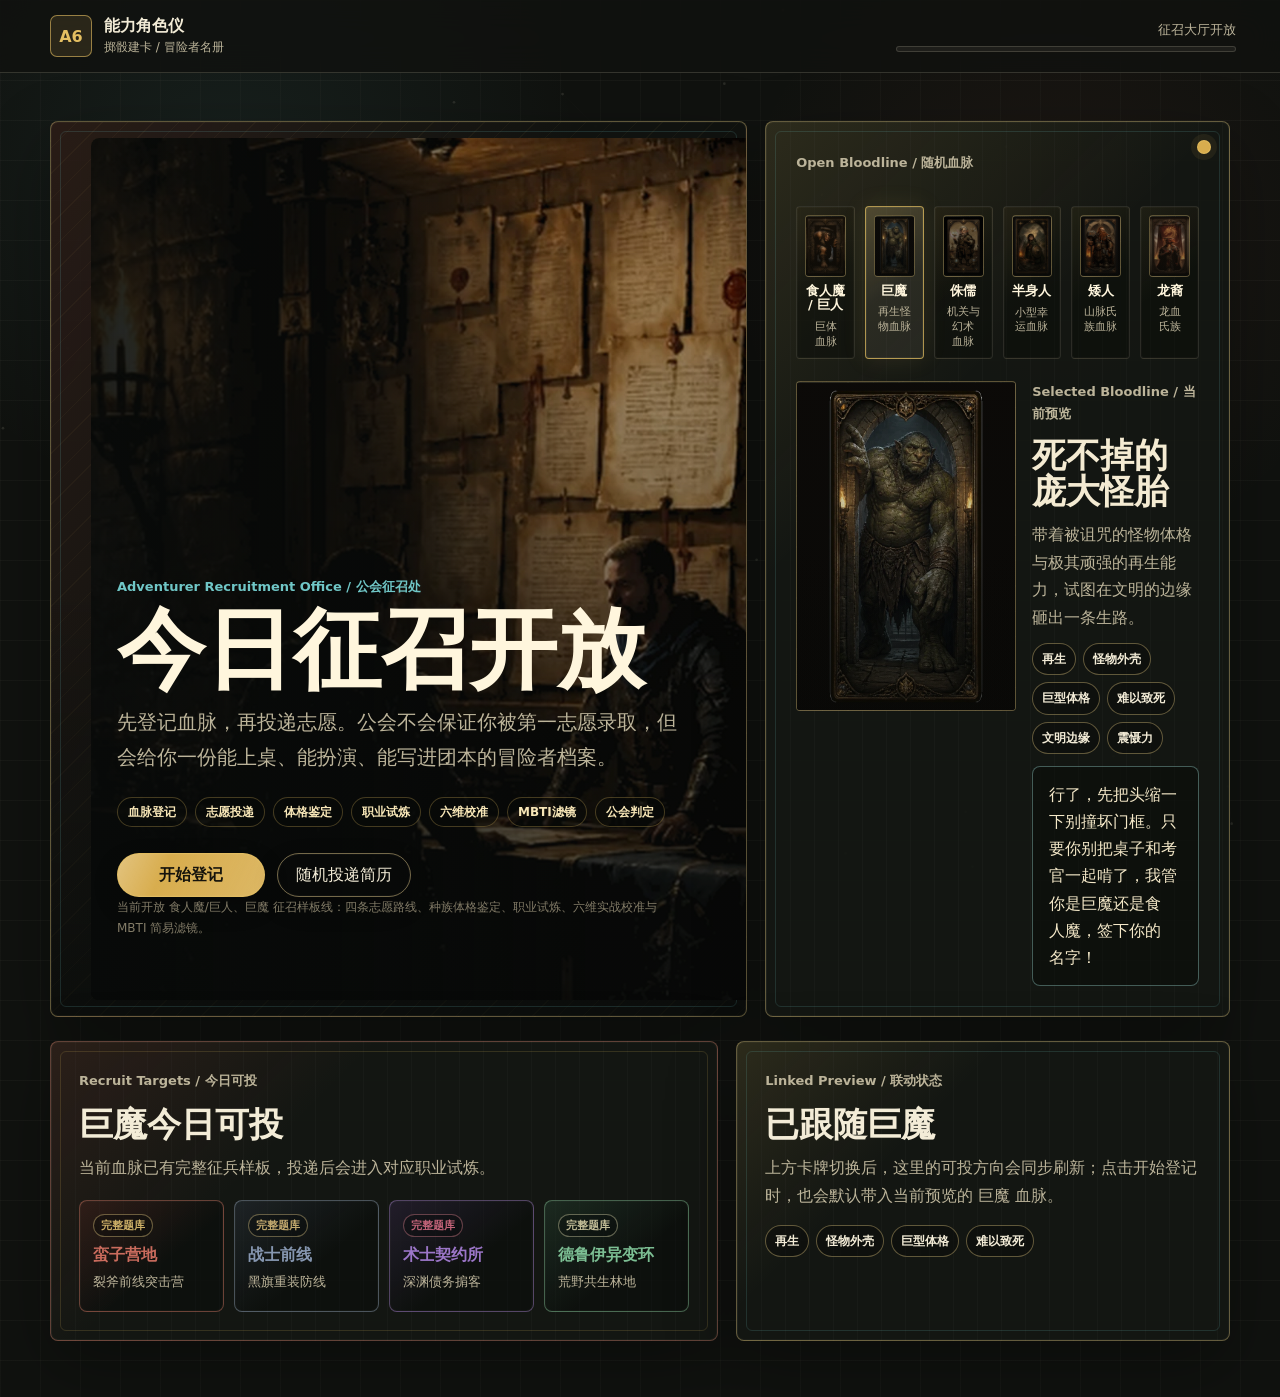
==== commit 9cf600d1: "接入食人魔巨人征召流程" ====
--- a/index.html
+++ b/index.html
@@ -34,6 +34,7 @@
     <script src="./data/defect-card-assets.js"></script>
     <script src="./data/race-recruitment-assets.js"></script>
     <script src="./data/race-recruitment-troll.js"></script>
+    <script src="./data/race-recruitment-ogre-giant.js"></script>
     <script src="./app.js"></script>
   </body>
 </html>
--- a/styles.css
+++ b/styles.css
@@ -3220,6 +3220,16 @@
   filter: saturate(0.55);
 }
 
+.race-registry-card.is-pending {
+  border-color: rgba(243, 236, 215, 0.09);
+  background: rgba(243, 236, 215, 0.032);
+}
+
+.race-registry-card.is-pending span {
+  border-color: rgba(243, 236, 215, 0.14);
+  color: var(--muted);
+}
+
 .race-registry-card.is-featured {
   border-color: rgba(228, 191, 98, 0.55);
   background:
@@ -3356,6 +3366,11 @@
 .trial-druid {
   --trial-accent: #72c891;
   --trial-secondary: #d8d0a0;
+}
+
+.trial-cleric {
+  --trial-accent: #d8b66a;
+  --trial-secondary: #70c7c7;
 }
 
 .trial-physique,
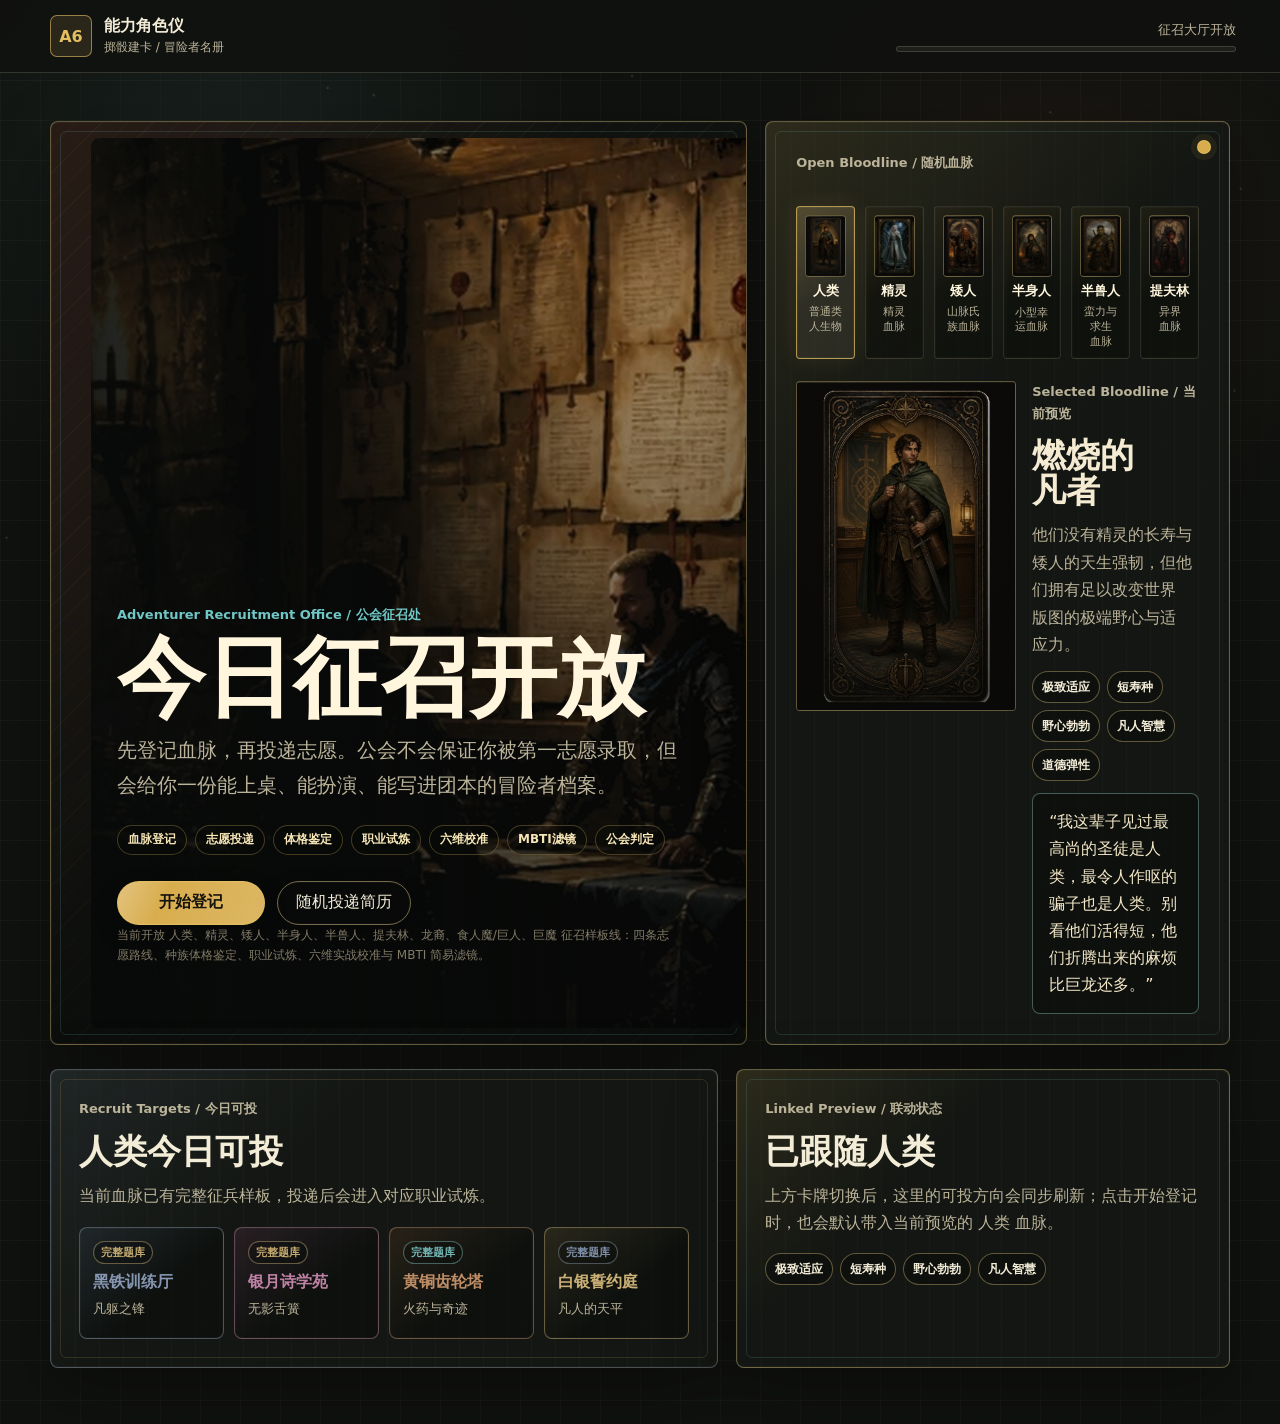
==== commit 0f5b790c: "接入多种族征召文案" ====
--- a/index.html
+++ b/index.html
@@ -34,6 +34,13 @@
     <script src="./data/defect-card-assets.js"></script>
     <script src="./data/race-recruitment-assets.js"></script>
     <script src="./data/race-recruitment-troll.js"></script>
+    <script src="./data/race-recruitment-human.js"></script>
+    <script src="./data/race-recruitment-elf.js"></script>
+    <script src="./data/race-recruitment-dwarf.js"></script>
+    <script src="./data/race-recruitment-halfling.js"></script>
+    <script src="./data/race-recruitment-half-orc.js"></script>
+    <script src="./data/race-recruitment-tiefling.js"></script>
+    <script src="./data/race-recruitment-dragonborn.js"></script>
     <script src="./data/race-recruitment-ogre-giant.js"></script>
     <script src="./app.js"></script>
   </body>
--- a/styles.css
+++ b/styles.css
@@ -3373,6 +3373,46 @@
   --trial-secondary: #70c7c7;
 }
 
+.trial-wizard {
+  --trial-accent: #6fb4d8;
+  --trial-secondary: #d8b66a;
+}
+
+.trial-rogue {
+  --trial-accent: #8c8f9b;
+  --trial-secondary: #d8b66a;
+}
+
+.trial-ranger {
+  --trial-accent: #7fb37a;
+  --trial-secondary: #d8d0a0;
+}
+
+.trial-paladin {
+  --trial-accent: #d8b66a;
+  --trial-secondary: #7f95b7;
+}
+
+.trial-bard {
+  --trial-accent: #c779a7;
+  --trial-secondary: #d8b66a;
+}
+
+.trial-artificer {
+  --trial-accent: #c88754;
+  --trial-secondary: #70c7c7;
+}
+
+.trial-sorcerer {
+  --trial-accent: #d85d78;
+  --trial-secondary: #9b6ad6;
+}
+
+.trial-monk {
+  --trial-accent: #70c7c7;
+  --trial-secondary: #d8d0a0;
+}
+
 .trial-physique,
 .trial-default {
   --trial-accent: #e4bf62;
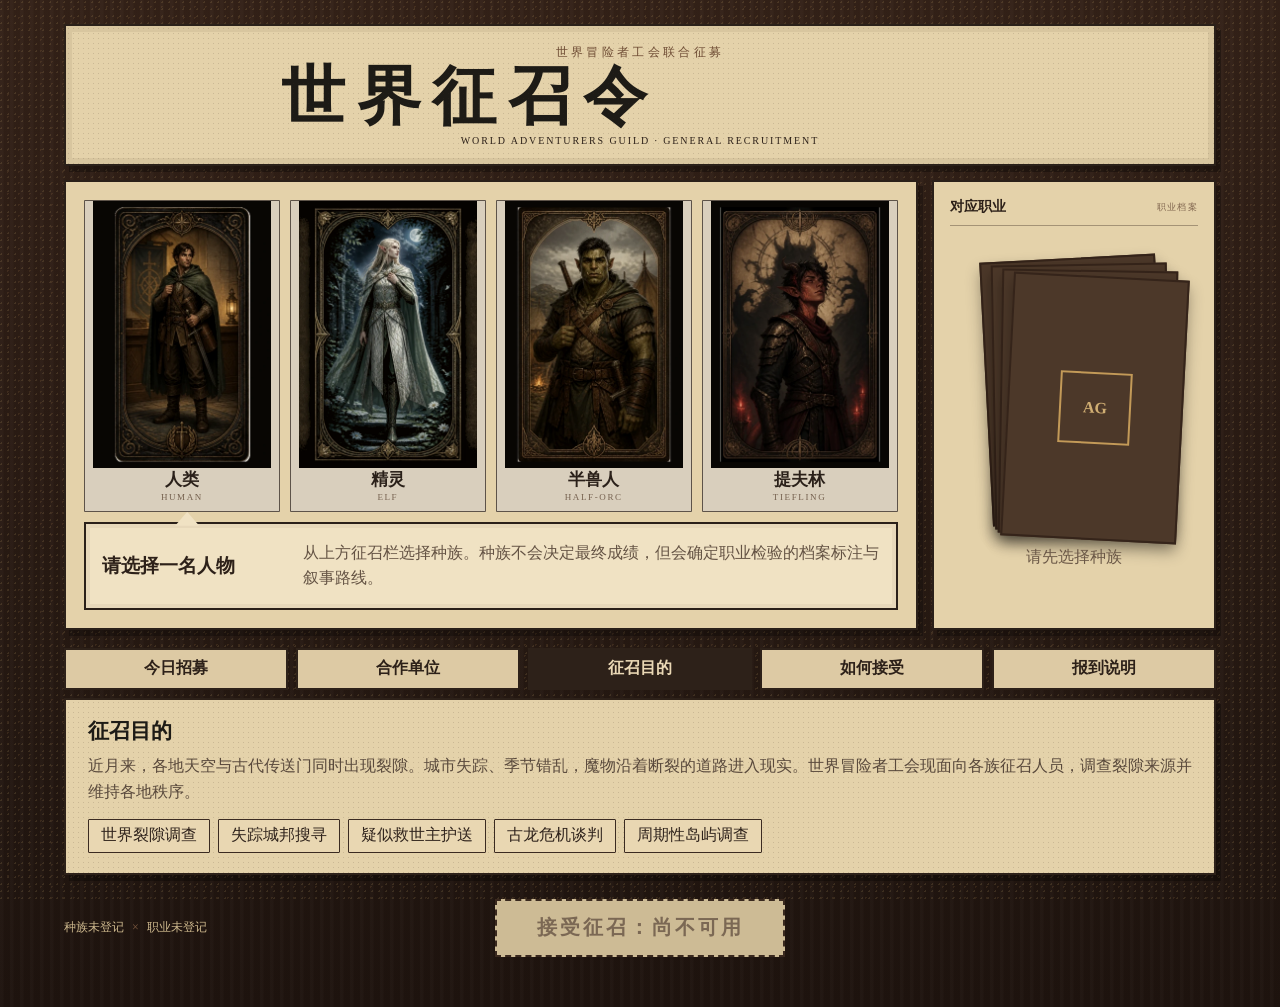
==== commit e2568c63: "实现世界征召令首页交互初版" ====
--- a/index.html
+++ b/index.html
@@ -5,6 +5,7 @@
     <meta name="viewport" content="width=device-width, initial-scale=1.0" />
     <title>能力角色仪 | 冒险者检定与出卡</title>
     <link rel="stylesheet" href="./styles.css" />
+    <link rel="stylesheet" href="./world-recruitment-home.css" />
   </head>
   <body>
     <canvas id="ambient-canvas" aria-hidden="true"></canvas>
@@ -42,6 +43,7 @@
     <script src="./data/race-recruitment-tiefling.js"></script>
     <script src="./data/race-recruitment-dragonborn.js"></script>
     <script src="./data/race-recruitment-ogre-giant.js"></script>
+    <script src="./world-recruitment-home.js"></script>
     <script src="./app.js"></script>
   </body>
 </html>
--- a/styles.css
+++ b/styles.css
@@ -1228,7 +1228,36 @@
   display: grid;
   grid-template-columns: minmax(300px, 0.95fr) minmax(0, 1.05fr);
   gap: 20px;
-  align-items: start;
+  align-items: stretch;
+}
+
+@media (min-width: 861px) {
+  .result-grid > .result-panel {
+    height: 100%;
+  }
+
+  .result-grid-identity > .result-panel,
+  .result-grid-scores > .result-panel,
+  .result-grid-profile > .result-panel {
+    display: grid;
+    grid-template-rows: auto minmax(0, 1fr);
+  }
+
+  .result-grid-identity .radar-wrap {
+    min-height: 0;
+    height: 100%;
+  }
+
+  .result-grid-scores .score-list {
+    height: 100%;
+    grid-template-rows: repeat(6, minmax(44px, 1fr));
+    align-content: stretch;
+  }
+
+  .result-grid-profile .profession-brief,
+  .result-grid-profile .descriptor-grid {
+    align-content: start;
+  }
 }
 
 .canvas-game {
@@ -2765,8 +2794,8 @@
   z-index: 2;
   pointer-events: none;
   background:
-    linear-gradient(180deg, rgba(7, 8, 6, 0.08), rgba(7, 8, 6, 0.42)),
-    radial-gradient(circle at 50% 20%, transparent 0 40%, rgba(7, 8, 6, 0.34));
+    linear-gradient(180deg, rgba(7, 8, 6, 0.03), rgba(7, 8, 6, 0.18)),
+    radial-gradient(circle at 50% 20%, transparent 0 46%, rgba(7, 8, 6, 0.16));
 }
 
 .recruit-art-hero {
@@ -2946,8 +2975,8 @@
 
 .target-contract-art .image-veil {
   background:
-    linear-gradient(180deg, rgba(7, 8, 6, 0.02), rgba(7, 8, 6, 0.28)),
-    linear-gradient(90deg, rgba(7, 8, 6, 0.2), transparent 28%, transparent 72%, rgba(7, 8, 6, 0.22));
+    linear-gradient(180deg, rgba(7, 8, 6, 0.01), rgba(7, 8, 6, 0.16)),
+    linear-gradient(90deg, rgba(7, 8, 6, 0.12), transparent 28%, transparent 72%, rgba(7, 8, 6, 0.14));
 }
 
 .trial-scene-art {
@@ -4043,3 +4072,1090 @@
     gap: 2px;
   }
 }
+
+/* Codex "Absolutely" theme: warm paper, dark ink, and terracotta seals. */
+:root {
+  color-scheme: light;
+  --bg: #f5f3ee;
+  --bg-soft: #ece7de;
+  --panel: #fffdf8;
+  --panel-solid: #fbfaf5;
+  --panel-2: #e7e0d6;
+  --line: rgba(29, 27, 22, 0.16);
+  --line-strong: rgba(29, 27, 22, 0.3);
+  --text: #1d1b16;
+  --soft: #39342c;
+  --muted: #645c50;
+  --faint: #897f70;
+  --red: #c85b47;
+  --green: #4f8468;
+  --yellow: #da7756;
+  --blue: #567c92;
+  --violet: #826b91;
+  --magenta: #ad687a;
+  --cyan: #527d78;
+  --radius: 6px;
+  --font-body: "Noto Serif SC", "Source Han Serif SC", "Songti SC", serif;
+  --font-display: "Noto Serif SC", "Source Han Serif SC", "Songti SC", serif;
+  --font-code: "SF Mono", "Cascadia Mono", Consolas, monospace;
+  --shadow: 0 16px 40px rgba(79, 62, 43, 0.1);
+}
+
+body {
+  background: var(--bg);
+  color: var(--text);
+  font-family: var(--font-body);
+}
+
+button,
+input,
+select,
+textarea {
+  font-family: var(--font-body);
+}
+
+#ambient-canvas {
+  opacity: 0.14;
+  mix-blend-mode: multiply;
+}
+
+.topbar {
+  border-color: var(--line);
+  background: var(--bg);
+  box-shadow: 0 1px 0 rgba(29, 27, 22, 0.04);
+  backdrop-filter: none;
+}
+
+.brand-mark {
+  border-color: color-mix(in srgb, var(--yellow) 72%, var(--line));
+  background: #f4dfd8;
+  color: #8d3e2c;
+  border-radius: var(--radius);
+  font-family: var(--font-code);
+}
+
+.brand strong,
+.eyebrow,
+.progress-track,
+.progress-track span,
+.contract-seal,
+.verdict-stamp,
+.d20-mark,
+.d20-result,
+.axis-badge,
+.stage-chip,
+.choice-kicker,
+.race-registry-card span,
+.recruit-mini-target small,
+.defect-card-id,
+.dnd-mbti {
+  font-family: var(--font-code);
+}
+
+.progress-track {
+  border-color: var(--line);
+  background: #e7e1d7;
+}
+
+.progress-track span {
+  background: var(--yellow);
+}
+
+.intro-panel,
+.side-panel,
+.tool-panel,
+.result-panel,
+.test-stage,
+.question-panel,
+.recruit-hero-copy,
+.recruit-notice-board,
+.recruit-ledger,
+.race-dossier,
+.target-contract,
+.trial-dossier-card,
+.trial-question-card,
+.judgement-scroll,
+.recruitment-result-panel {
+  border-color: var(--line);
+  background: var(--panel);
+  box-shadow: var(--shadow);
+  border-radius: var(--radius);
+}
+
+.intro-panel::after,
+.side-panel::after,
+.tool-panel::after,
+.result-panel::after,
+.test-stage::after,
+.question-panel::after,
+.recruit-hero-copy::after,
+.recruit-notice-board::after,
+.recruit-ledger::after,
+.race-dossier::after,
+.target-contract::after,
+.trial-dossier-card::after,
+.trial-question-card::after,
+.judgement-scroll::after,
+.recruitment-result-panel::after {
+  border-color: rgba(29, 27, 22, 0.08);
+  border-radius: calc(var(--radius) - 1px);
+}
+
+.hero-panel::before,
+.stage-shell::before,
+.stage-shell::after,
+.scan-panel::after,
+.recruit-art-frame::before {
+  background: transparent;
+}
+
+.hero-orbit {
+  border-color: color-mix(in srgb, var(--yellow) 38%, var(--line));
+  box-shadow: none;
+}
+
+.hero-orbit::before {
+  border-color: rgba(82, 125, 120, 0.28);
+}
+
+.hero-orbit::after {
+  border-color: rgba(173, 104, 122, 0.28);
+}
+
+.eyebrow {
+  color: #8d3e2c;
+  font-weight: 700;
+}
+
+h1,
+h2,
+h3 {
+  color: var(--text);
+  font-family: var(--font-display);
+  text-wrap: balance;
+}
+
+.lead,
+.panel-copy,
+.brand small,
+.topbar-meta,
+.fineprint {
+  color: var(--muted);
+}
+
+.button {
+  border-color: var(--line-strong);
+  background: var(--panel-solid);
+  color: var(--text);
+  border-radius: var(--radius);
+  box-shadow: 0 3px 0 rgba(29, 27, 22, 0.1);
+}
+
+.button:hover:not(:disabled) {
+  border-color: color-mix(in srgb, var(--yellow) 72%, var(--line));
+  background: #f9ece7;
+  box-shadow: 0 6px 0 rgba(29, 27, 22, 0.12);
+}
+
+.button:active:not(:disabled) {
+  transform: translateY(2px);
+  box-shadow: 0 1px 0 rgba(29, 27, 22, 0.1);
+}
+
+.button.primary {
+  border-color: #b14e39;
+  background: var(--yellow);
+  color: #24140f;
+  box-shadow: 0 3px 0 #a34835;
+}
+
+.button.primary:hover:not(:disabled) {
+  border-color: #963f2d;
+  background: #e78a69;
+  box-shadow: 0 6px 0 #a34835;
+}
+
+.button.ghost {
+  background: transparent;
+}
+
+.button.danger {
+  border-color: color-mix(in srgb, var(--red) 68%, var(--line));
+  background: #f8e1dc;
+  color: #7d3024;
+}
+
+.pill,
+.descriptor-tags span,
+.compact-chip-row span,
+.dnd-alt-row span,
+.constitution-head span,
+.recruit-seals span,
+.recruit-mini-target small,
+.race-registry-card span {
+  border-color: color-mix(in srgb, var(--yellow) 36%, var(--line));
+  background: #faf4ec;
+  color: var(--text);
+  border-radius: 999px;
+}
+
+.notice,
+.scan-panel,
+.stage-map,
+.stage-guide > div,
+.guide-scroll,
+.trial-scene,
+.npc-feedback,
+.trial-leanings,
+.calibration-ratio,
+.target-contract dl div,
+.trial-dossier-card dl div,
+.judgement-grid div,
+.recruit-notice-board blockquote,
+.judgement-scroll blockquote,
+.recruitment-result-panel blockquote,
+.defect-panel blockquote,
+.defect-card-missing {
+  border-color: color-mix(in srgb, var(--trial-accent, var(--yellow)) 26%, var(--line));
+  background: #f7f2ea;
+  color: var(--soft);
+  border-radius: var(--radius);
+}
+
+.field input,
+.field select,
+.result-copy {
+  border-color: var(--line-strong);
+  background: #fffdf8;
+  color: var(--text);
+  border-radius: var(--radius);
+}
+
+.field input:focus,
+.field select:focus,
+.result-copy:focus {
+  border-color: var(--yellow);
+  outline: 2px solid rgba(218, 119, 86, 0.2);
+  outline-offset: 2px;
+}
+
+.axis-bar,
+.safe-band,
+.rhythm-track,
+.stability-box,
+.memory-strip,
+.trace-wrap,
+.arena,
+.target,
+.obstacle,
+.choice,
+.symbol-cell,
+.swatch,
+.mini-card,
+.descriptor-card,
+.resolution-card,
+.combo-card {
+  border-color: color-mix(in srgb, var(--axis-color, var(--yellow)) 28%, var(--line));
+  background: var(--panel-solid);
+  box-shadow: none;
+}
+
+.arena::before,
+.arena::after,
+.trace-wrap::before,
+.trace-wrap::after {
+  opacity: 0.2;
+}
+
+.choice:hover:not(:disabled),
+.symbol-cell:hover:not(:disabled),
+.race-registry-card:hover:not(:disabled),
+.home-race-preview-card:hover,
+.target-contract:hover,
+.trial-option:hover:not(:disabled) {
+  border-color: color-mix(in srgb, var(--trial-accent, var(--yellow)) 64%, var(--line));
+  background: #fbede7;
+  box-shadow: 0 8px 18px rgba(79, 62, 43, 0.12);
+}
+
+.choice.selected,
+.symbol-cell.selected,
+.trial-option.is-selected {
+  border-color: color-mix(in srgb, var(--trial-accent, var(--yellow)) 78%, var(--line));
+  background: color-mix(in srgb, var(--trial-accent, var(--yellow)) 14%, #fffdf8);
+}
+
+.recruit-art-frame {
+  border-color: color-mix(in srgb, var(--trial-accent, var(--yellow)) 34%, var(--line));
+  background: #e9e3d9;
+  border-radius: calc(var(--radius) - 1px);
+  box-shadow: none;
+}
+
+.recruit-art-frame.has-image::before {
+  opacity: 0;
+}
+
+.image-veil {
+  background: rgba(245, 243, 238, 0.12);
+}
+
+.recruit-art-hero .image-veil {
+  background: rgba(245, 243, 238, 0.52);
+}
+
+.recruit-hero-copy {
+  min-height: min(68vh, 640px);
+}
+
+.recruit-hero-copy h1,
+.home-race-preview-name,
+.recruit-notice-board,
+.trial-question-card h3,
+.npc-feedback blockquote {
+  color: var(--text);
+}
+
+.recruit-hero-copy .lead,
+.recruit-hero-copy .fineprint {
+  color: var(--text);
+  text-shadow: 0 1px 12px rgba(245, 243, 238, 0.96);
+}
+
+.recruit-notice-board p,
+.recruit-ledger p,
+.race-dossier p,
+.target-contract p,
+.trial-dossier-card p,
+.trial-question-card p,
+.judgement-scroll p,
+.recruitment-result-panel p,
+.race-registry-card small,
+.race-registry-card p,
+.home-race-preview-label,
+.trial-leanings p {
+  color: var(--muted);
+}
+
+.home-race-preview-card,
+.race-registry-card,
+.recruit-mini-target,
+.trial-option,
+.trial-progress-card {
+  border-color: var(--line);
+  background: var(--panel-solid);
+  color: var(--text);
+  border-radius: var(--radius);
+  box-shadow: none;
+}
+
+.home-race-preview-card.is-selected,
+.race-registry-card.is-featured {
+  border-color: color-mix(in srgb, var(--yellow) 72%, var(--line));
+  background: #fbede7;
+  box-shadow: inset 3px 0 0 var(--yellow);
+}
+
+.home-race-preview-card.is-pending,
+.race-registry-card.is-pending {
+  background: #f2eee8;
+}
+
+.recruit-mini-target strong,
+.target-contract > strong,
+.trial-progress-card span,
+.trial-leanings strong,
+.constitution-card > strong,
+.huge-score,
+.dm-note strong,
+.descriptor-card strong,
+.profession-brief-head strong {
+  color: color-mix(in srgb, var(--trial-accent, var(--yellow)) 76%, #6e2e22);
+}
+
+.contract-seal,
+.target-contract > .contract-seal {
+  border-color: color-mix(in srgb, var(--trial-accent) 70%, var(--line));
+  background: color-mix(in srgb, var(--trial-accent) 15%, #fffdf8);
+  color: color-mix(in srgb, var(--trial-accent) 82%, #5d271c);
+  box-shadow: none;
+}
+
+.trial-option span,
+.dnd-mbti {
+  border-color: color-mix(in srgb, var(--trial-secondary, var(--cyan)) 48%, var(--line));
+  background: #f3f7f4;
+  color: color-mix(in srgb, var(--trial-secondary, var(--cyan)) 84%, #26433f);
+}
+
+.verdict-stamp {
+  border-color: color-mix(in srgb, var(--trial-accent) 80%, #6e2e22);
+  color: color-mix(in srgb, var(--trial-accent) 84%, #6e2e22);
+  background: color-mix(in srgb, var(--trial-accent) 10%, #fffdf8);
+}
+
+.dnd-class-panel,
+.dnd-class-card,
+.dnd-match-card,
+.tarot-shell,
+.portrait-lore,
+.dnd-current-match,
+.constitution-card {
+  border-color: var(--line);
+  background: var(--panel-solid);
+  color: var(--text);
+  box-shadow: none;
+}
+
+.dnd-class-panel::before,
+.dnd-class-panel::after,
+.dnd-class-card::before,
+.dnd-class-card::after,
+.tarot-shell::before,
+.tarot-shell::after,
+.dnd-current-match::before {
+  opacity: 0.16;
+}
+
+.dnd-class-card,
+.dnd-class-card:hover,
+.dnd-class-card.is-current {
+  background: var(--panel-solid);
+  box-shadow: 0 8px 20px rgba(79, 62, 43, 0.12);
+}
+
+.dnd-class-card.is-current {
+  border-color: color-mix(in srgb, var(--yellow) 78%, var(--line));
+  box-shadow: inset 3px 0 0 var(--yellow), 0 8px 20px rgba(79, 62, 43, 0.12);
+}
+
+.dnd-card-facts div,
+.profession-lines div,
+.constitution-head,
+.constitution-lines div,
+.stage-score-line,
+.resolution-score {
+  border-color: var(--line);
+}
+
+.dnd-class-title strong,
+.portrait-lore h3,
+.dnd-match-card h3,
+.profession-brief-head p,
+.constitution-one-line,
+.resolution-head h3,
+.resolution-score strong {
+  color: var(--text);
+}
+
+.dnd-card-facts dd,
+.dnd-reason,
+.profession-lines dd,
+.constitution-card p,
+.constitution-lines dd,
+.stage-score-main span,
+.dnd-match-card p,
+.dnd-match-card small {
+  color: var(--muted);
+}
+
+.defect-card-art img {
+  border-color: color-mix(in srgb, var(--yellow) 46%, var(--line));
+  background: #e9e3d9;
+  box-shadow: 0 12px 24px rgba(79, 62, 43, 0.12);
+}
+
+@media (max-width: 860px) {
+  .recruit-art-hero .image-veil {
+    background: rgba(245, 243, 238, 0.34);
+  }
+}
+
+@media (prefers-reduced-motion: reduce) {
+  .button,
+  .home-race-preview-card,
+  .race-registry-card,
+  .target-contract,
+  .trial-option,
+  .dnd-class-card {
+    transition: none;
+  }
+}
+
+/* Recruitment V2: shorter route and reusable composite-trial motion. */
+.recruitment-flow,
+.mbti-gate-screen,
+.mbti-fast-screen,
+.result-panel.recruitment-result-panel {
+  animation: route-page-in 320ms cubic-bezier(0.22, 0.72, 0.2, 1) both;
+}
+
+.trial-act-heading {
+  display: flex;
+  align-items: center;
+  gap: 14px;
+}
+
+.trial-act-heading h1 {
+  margin: 2px 0 0;
+}
+
+.trial-act-heading small {
+  color: var(--muted);
+  font-size: 12px;
+  font-weight: 700;
+}
+
+.trial-act-number {
+  display: grid;
+  min-width: 68px;
+  min-height: 68px;
+  place-items: center;
+  border: 1px solid color-mix(in srgb, var(--trial-accent) 58%, var(--line));
+  background: color-mix(in srgb, var(--trial-accent) 10%, var(--panel));
+  color: color-mix(in srgb, var(--trial-accent) 78%, #6e2e22);
+  border-radius: var(--radius);
+  font-family: var(--font-code);
+  font-size: 12px;
+  font-weight: 800;
+  box-shadow: 0 5px 0 color-mix(in srgb, var(--trial-accent) 22%, transparent);
+}
+
+.npc-feedback {
+  position: relative;
+  overflow: hidden;
+  animation: recruiter-note-in 260ms cubic-bezier(0.2, 0.75, 0.25, 1) both;
+}
+
+.feedback-auto-progress {
+  position: absolute;
+  right: 0;
+  bottom: 0;
+  left: 0;
+  height: 3px;
+  background: var(--trial-accent);
+  transform-origin: left;
+  animation: feedback-drain 3.2s linear both;
+}
+
+.composite-axis-pair {
+  display: flex;
+  gap: 8px;
+  margin-left: auto;
+}
+
+.composite-axis-pair > span {
+  display: grid;
+  grid-template-columns: auto auto;
+  gap: 3px 7px;
+  align-items: center;
+  min-width: 88px;
+  min-height: 52px;
+  padding: 8px 10px;
+  border: 1px solid color-mix(in srgb, var(--pair-color) 46%, var(--line));
+  background: color-mix(in srgb, var(--pair-color) 8%, var(--panel));
+  border-radius: var(--radius);
+  box-shadow: inset 0 3px 0 color-mix(in srgb, var(--pair-color) 54%, transparent);
+}
+
+.composite-axis-pair b {
+  color: color-mix(in srgb, var(--pair-color) 76%, var(--text));
+  font-family: var(--font-code);
+  font-size: 15px;
+}
+
+.composite-axis-pair small {
+  color: var(--muted);
+  font-size: 12px;
+}
+
+.composite-result-axes {
+  display: grid;
+  grid-template-columns: repeat(2, minmax(0, 1fr));
+  gap: 8px;
+  margin: 0 0 14px;
+}
+
+.composite-result-axes span {
+  display: flex;
+  align-items: baseline;
+  justify-content: space-between;
+  padding: 9px 10px;
+  border: 1px solid var(--line);
+  background: var(--bg);
+  border-radius: var(--radius);
+  color: var(--text);
+  font-family: var(--font-code);
+}
+
+.composite-result-axes b {
+  color: var(--muted);
+}
+
+.calibration-stage {
+  transition: border-color 220ms ease, box-shadow 220ms ease;
+}
+
+.calibration-stage.is-playing {
+  border-color: color-mix(in srgb, var(--axis-color) 62%, var(--line));
+  box-shadow: 0 16px 38px color-mix(in srgb, var(--axis-color) 12%, transparent);
+}
+
+.calibration-stage.is-resolving {
+  border-color: color-mix(in srgb, var(--yellow) 64%, var(--line));
+}
+
+#stageMount > .stage-guide,
+#stageMount > .metric-strip,
+#stageMount > .arena,
+#stageMount > .question-panel,
+#stageMount > .actions {
+  animation: trial-content-in 260ms cubic-bezier(0.2, 0.72, 0.2, 1) both;
+}
+
+#stageMount > .metric-strip {
+  animation-delay: 45ms;
+}
+
+#stageMount > .arena,
+#stageMount > .question-panel {
+  animation-delay: 85ms;
+}
+
+.calibration-track .stage-chip {
+  position: relative;
+  flex: 1 1 180px;
+  justify-content: center;
+  border-radius: var(--radius);
+}
+
+.calibration-track .stage-chip.active::after {
+  content: "";
+  position: absolute;
+  right: 8px;
+  width: 7px;
+  height: 7px;
+  background: var(--axis-color);
+  border-radius: 50%;
+  animation: active-check-pulse 1.1s ease-in-out infinite;
+}
+
+.obstacle,
+.target {
+  animation: target-materialize 180ms cubic-bezier(0.2, 0.9, 0.22, 1.3) both;
+  transition: transform 100ms ease, filter 100ms ease;
+  will-change: transform;
+}
+
+#stageMount > .arena {
+  border-color: #756b5f;
+  background:
+    linear-gradient(rgba(255, 253, 248, 0.34), rgba(255, 253, 248, 0.34)),
+    repeating-linear-gradient(135deg, #d9d2c7 0 12px, #d4ccbf 12px 24px);
+  box-shadow: inset 0 0 0 1px rgba(29, 27, 22, 0.12);
+}
+
+#stageMount > .arena::before {
+  border-color: rgba(29, 27, 22, 0.3);
+  opacity: 1;
+}
+
+#stageMount .obstacle {
+  border: 3px solid #54251b;
+  background:
+    radial-gradient(circle at 50% 50%, #fffdf8 0 19%, #54251b 20% 28%, transparent 29%),
+    #da7756;
+  color: #fffdf8;
+  text-shadow: 0 1px 2px rgba(29, 27, 22, 0.7);
+  box-shadow:
+    0 0 0 4px #fffdf8,
+    0 0 0 7px rgba(84, 37, 27, 0.92),
+    0 12px 24px rgba(63, 35, 27, 0.28);
+}
+
+#stageMount .target {
+  border: 3px solid #173f3a;
+  background:
+    radial-gradient(circle, #fffdf8 0 17%, #173f3a 18% 28%, #fffdf8 29% 38%, #2f7870 39% 100%);
+  color: #173f3a;
+  text-shadow: 0 1px 0 rgba(255, 253, 248, 0.82);
+  box-shadow:
+    0 0 0 4px #fffdf8,
+    0 0 0 7px rgba(23, 63, 58, 0.92),
+    0 12px 24px rgba(24, 65, 60, 0.28);
+}
+
+.arena-feedback {
+  position: absolute;
+  z-index: 8;
+  display: grid;
+  width: 58px;
+  height: 58px;
+  place-items: center;
+  border: 3px solid currentColor;
+  border-radius: 50%;
+  font-family: var(--font-code);
+  font-size: 11px;
+  font-weight: 900;
+  pointer-events: none;
+  transform: translate(-50%, -50%);
+  animation: arena-feedback-burst 520ms cubic-bezier(0.18, 0.76, 0.24, 1) both;
+}
+
+.arena-feedback.is-hit {
+  background: rgba(255, 253, 248, 0.88);
+  color: #1f665d;
+  box-shadow: 0 0 0 8px rgba(47, 120, 112, 0.2);
+}
+
+.arena-feedback.is-miss {
+  background: rgba(255, 253, 248, 0.82);
+  color: #9a372d;
+  box-shadow: 0 0 0 8px rgba(154, 55, 45, 0.16);
+}
+
+.portrait-identity-only {
+  grid-template-columns: minmax(240px, 340px);
+  justify-content: center;
+}
+
+.portrait-identity-only .tarot-shell {
+  grid-template-rows: minmax(0, 1fr) auto;
+  max-width: 340px;
+}
+
+.portrait-identity-only .tarot-nameplate p {
+  color: var(--muted);
+  font-family: var(--font-code);
+  font-size: 13px;
+  font-weight: 900;
+  letter-spacing: 0;
+}
+
+.portrait-identity-only .tarot-nameplate h3 {
+  margin: 6px 0 0;
+  font-size: 24px;
+}
+
+.dnd-match-grid {
+  grid-template-columns: repeat(3, minmax(0, 1fr));
+}
+
+.obstacle:active,
+.target:active {
+  filter: brightness(1.08);
+  transform: scale(0.84);
+}
+
+.stability-marker {
+  transition: left 80ms linear, box-shadow 120ms ease;
+}
+
+.safe-band {
+  transition: left 260ms ease, width 260ms ease, background 180ms ease;
+}
+
+.memory-token {
+  animation: rune-wake 300ms cubic-bezier(0.18, 0.82, 0.24, 1.2) both;
+}
+
+.memory-token:nth-child(2) { animation-delay: 60ms; }
+.memory-token:nth-child(3) { animation-delay: 120ms; }
+.memory-token:nth-child(4) { animation-delay: 180ms; }
+.memory-token:nth-child(5) { animation-delay: 240ms; }
+.memory-token:nth-child(6) { animation-delay: 300ms; }
+
+.color-grid .swatch {
+  animation: swatch-reveal 180ms ease-out both;
+}
+
+.d20-result.is-rolling {
+  animation: dice-tumble 520ms cubic-bezier(0.22, 0.8, 0.22, 1) both;
+}
+
+.resolution-card {
+  position: relative;
+  overflow: hidden;
+}
+
+.resolution-card::after {
+  content: "";
+  position: absolute;
+  inset: 50%;
+  border: 2px solid color-mix(in srgb, var(--axis-color, var(--yellow)) 58%, transparent);
+  border-radius: 50%;
+  pointer-events: none;
+  animation: verdict-ring 680ms ease-out both;
+}
+
+.result-panel.recruitment-result-panel .verdict-stamp {
+  animation: verdict-stamp-in 520ms cubic-bezier(0.18, 0.86, 0.24, 1.16) 180ms both;
+}
+
+.mbti-gate,
+.mbti-fast-panel {
+  padding: clamp(22px, 5vw, 48px);
+}
+
+.mbti-gate-grid {
+  display: grid;
+  grid-template-columns: repeat(2, minmax(0, 1fr));
+  gap: 18px;
+  margin-top: 28px;
+  border-top: 1px solid var(--line);
+}
+
+.mbti-known-option,
+.mbti-probe-option {
+  display: grid;
+  align-content: center;
+  gap: 12px;
+  min-height: 210px;
+  padding: 24px 0;
+}
+
+.mbti-known-option {
+  padding-right: 18px;
+  border-right: 1px solid var(--line);
+}
+
+.mbti-known-option select {
+  min-height: 48px;
+  padding: 0 12px;
+  border: 1px solid var(--line-strong);
+  background: var(--panel);
+  color: var(--text);
+  border-radius: var(--radius);
+  font-family: var(--font-code);
+}
+
+.mbti-probe-option {
+  border: 0;
+  background: transparent;
+  color: var(--text);
+  cursor: pointer;
+  text-align: left;
+  transition: color 150ms ease, transform 150ms ease;
+}
+
+.mbti-probe-option:hover,
+.mbti-probe-option:focus-visible {
+  color: #8d3e2c;
+  transform: translateX(4px);
+}
+
+.mbti-probe-option:focus-visible {
+  outline: 2px solid var(--yellow);
+  outline-offset: 4px;
+}
+
+.mbti-probe-option strong {
+  font-size: clamp(24px, 4vw, 38px);
+  line-height: 1.1;
+}
+
+.mbti-probe-option small {
+  color: var(--muted);
+}
+
+.mbti-fast-count {
+  min-width: 72px;
+  padding: 9px 10px;
+  border: 1px solid var(--line-strong);
+  border-radius: var(--radius);
+  color: #8d3e2c;
+  font-family: var(--font-code);
+  text-align: center;
+}
+
+.mbti-fast-question {
+  margin-top: 24px;
+  padding-top: 24px;
+  border-top: 1px solid var(--line);
+}
+
+.mbti-fast-question .choice {
+  animation: choice-offer-in 260ms cubic-bezier(0.2, 0.75, 0.2, 1) both;
+}
+
+.mbti-fast-question .choice:nth-child(2) {
+  animation-delay: 70ms;
+}
+
+@keyframes route-page-in {
+  from { opacity: 0; transform: translateY(10px); }
+  to { opacity: 1; transform: translateY(0); }
+}
+
+@keyframes recruiter-note-in {
+  from { opacity: 0; transform: translateY(8px); }
+  to { opacity: 1; transform: translateY(0); }
+}
+
+@keyframes feedback-drain {
+  from { transform: scaleX(1); }
+  to { transform: scaleX(0); }
+}
+
+@keyframes trial-content-in {
+  from { opacity: 0; transform: translateY(7px); }
+  to { opacity: 1; transform: translateY(0); }
+}
+
+@keyframes active-check-pulse {
+  0%, 100% { opacity: 0.45; transform: scale(0.8); }
+  50% { opacity: 1; transform: scale(1.15); }
+}
+
+@keyframes target-materialize {
+  from { opacity: 0; transform: scale(0.64) rotate(-8deg); }
+  to { opacity: 1; transform: scale(1) rotate(0); }
+}
+
+@keyframes arena-feedback-burst {
+  0% {
+    opacity: 0;
+    transform: translate(-50%, -50%) scale(0.42);
+  }
+  34% {
+    opacity: 1;
+    transform: translate(-50%, -50%) scale(1);
+  }
+  100% {
+    opacity: 0;
+    transform: translate(-50%, -50%) scale(1.42);
+  }
+}
+
+@keyframes rune-wake {
+  from { opacity: 0; transform: translateY(8px) scale(0.88); }
+  to { opacity: 1; transform: translateY(0) scale(1); }
+}
+
+@keyframes swatch-reveal {
+  from { opacity: 0; transform: scale(0.82); }
+  to { opacity: 1; transform: scale(1); }
+}
+
+@keyframes dice-tumble {
+  0% { transform: rotate(-16deg) scale(0.82); filter: blur(1px); }
+  65% { transform: rotate(8deg) scale(1.12); filter: blur(0); }
+  100% { transform: rotate(0) scale(1); }
+}
+
+@keyframes verdict-ring {
+  from { opacity: 0.72; inset: 50%; }
+  to { opacity: 0; inset: -25%; }
+}
+
+@keyframes verdict-stamp-in {
+  from { opacity: 0; transform: scale(1.55) rotate(-9deg); }
+  to { opacity: 1; transform: scale(1) rotate(-2deg); }
+}
+
+@keyframes choice-offer-in {
+  from { opacity: 0; transform: translateX(10px); }
+  to { opacity: 1; transform: translateX(0); }
+}
+
+@media (max-width: 860px) {
+  .dnd-match-grid {
+    grid-template-columns: 1fr;
+  }
+
+  .composite-axis-pair {
+    width: 100%;
+    margin-left: 0;
+  }
+
+  .composite-axis-pair > span {
+    flex: 1;
+  }
+
+  .mbti-gate-grid {
+    grid-template-columns: 1fr;
+  }
+
+  .mbti-known-option {
+    padding-right: 0;
+    border-right: 0;
+    border-bottom: 1px solid var(--line);
+  }
+}
+
+@media (max-width: 520px) {
+  .app-shell,
+  .topbar,
+  .topbar-meta,
+  .app-main,
+  .screen,
+  .recruitment-home,
+  .recruit-hero,
+  .recruit-hero-copy,
+  .recruit-home-grid,
+  .recruit-notice-board,
+  .recruit-ledger {
+    width: 100%;
+    min-width: 0;
+    max-width: 100%;
+  }
+
+  .app-main {
+    width: calc(100% - 20px);
+  }
+
+  .recruit-hero-copy h1 {
+    max-width: 100%;
+    font-size: 42px;
+    line-height: 1.04;
+    overflow-wrap: anywhere;
+  }
+
+  .recruit-hero-copy .lead,
+  .recruit-hero-copy .fineprint,
+  .recruit-seals,
+  .actions {
+    min-width: 0;
+    max-width: 100%;
+  }
+
+  .recruit-seals span,
+  .actions .button {
+    max-width: 100%;
+  }
+
+  .trial-act-heading {
+    align-items: flex-start;
+  }
+
+  .trial-act-number {
+    min-width: 54px;
+    min-height: 54px;
+  }
+
+  .composite-axis-pair {
+    display: grid;
+    grid-template-columns: repeat(2, minmax(0, 1fr));
+  }
+}
+
+@media (prefers-reduced-motion: reduce) {
+  .recruitment-flow,
+  .mbti-gate-screen,
+  .mbti-fast-screen,
+  .result-panel.recruitment-result-panel,
+  .npc-feedback,
+  .feedback-auto-progress,
+  #stageMount > *,
+  .calibration-track .stage-chip.active::after,
+  .obstacle,
+  .target,
+  .memory-token,
+  .color-grid .swatch,
+  .d20-result.is-rolling,
+  .resolution-card::after,
+  .result-panel.recruitment-result-panel .verdict-stamp,
+  .mbti-fast-question .choice {
+    animation: none;
+  }
+}
--- a/world-recruitment-home.css
+++ b/world-recruitment-home.css
@@ -0,0 +1,3 @@
+body.world-recruitment-mode{color:#2d2119;background:#21150f;font-family:Georgia,"Songti SC","Times New Roman",serif}.world-recruitment-mode #ambient-canvas,.world-recruitment-mode .topbar{display:none}.world-recruitment-mode .app-main{width:100%;max-width:none;margin:0;padding:0}.world-recruitment-page{--paper:#e4d2aa;--paper-light:#f0e2c3;--ink:#2a2019;--red:#9b4431;min-height:100vh;padding:24px clamp(18px,5vw,76px) 42px;background:repeating-linear-gradient(90deg,rgba(255,255,255,.018) 0 3px,rgba(0,0,0,.018) 4px 10px),linear-gradient(180deg,#332117,#1e130e);isolation:isolate}.world-recruitment-page::before{content:"";position:fixed;inset:0;z-index:-1;opacity:.18;background-image:radial-gradient(circle at 20% 30%,#b99966 0 1px,transparent 1px),radial-gradient(circle at 70% 60%,#9c7448 0 1px,transparent 1px);background-size:7px 7px,11px 11px}.world-order-head,.world-order-main,.world-info-tabs,.world-info-panel,.world-acceptance{width:min(1240px,100%);margin-inline:auto}.world-order-head{position:relative;padding:18px 24px 16px;border:2px solid var(--ink);background:var(--paper);text-align:center;box-shadow:5px 6px 0 rgba(0,0,0,.3),inset 0 0 0 6px rgba(81,53,31,.08)}.world-order-head::before,.world-info-panel::before{content:"";position:absolute;inset:0;pointer-events:none;opacity:.16;background:radial-gradient(circle,#432e20 .7px,transparent .8px);background-size:5px 5px}.world-order-head p{margin:0;color:#6f4d35;font-size:12px;letter-spacing:.28em}.world-order-head h1{margin:4px 0 1px;font-size:clamp(38px,5vw,66px);font-weight:900;letter-spacing:.18em;line-height:1}.world-order-head span{font-size:10px;letter-spacing:.19em}.world-order-main{display:grid;grid-template-columns:minmax(0,3fr) minmax(270px,1fr);gap:14px;margin-top:14px}.world-roster,.world-career-panel{position:relative;min-height:440px;border:2px solid var(--ink);background:var(--paper);box-shadow:5px 6px 0 rgba(0,0,0,.27)}.world-roster{display:grid;grid-template-rows:1fr 100px;padding:18px 18px 16px}.world-race-grid{display:grid;grid-template-columns:repeat(4,minmax(0,1fr));gap:10px;min-height:310px}.world-race-option{position:relative;display:grid;min-width:0;grid-template-rows:1fr auto auto;overflow:hidden;padding:0 8px 9px;border:1px solid rgba(42,32,25,.7);border-radius:1px;color:var(--ink);background:#d9cfbd;cursor:pointer;isolation:isolate;transition:filter .2s ease}.world-race-option:hover{outline:2px solid color-mix(in srgb,var(--race-accent) 70%,#d5a75b);outline-offset:-4px}.world-race-option:focus-visible,.world-career-card:focus-visible,.world-info-tabs button:focus-visible,.world-task-tabs button:focus-visible{outline:3px solid #17120e;outline-offset:3px}.world-race-option.is-selected{box-shadow:inset 0 0 0 3px #e1b65e,0 0 0 2px var(--race-accent)}.world-race-option.is-dimmed{filter:saturate(.88) brightness(.9)}.world-race-option strong{position:relative;z-index:3;font-size:17px}.world-race-option small{position:relative;z-index:3;margin-top:1px;color:#75614f;font-size:9px;letter-spacing:.18em}.world-race-status{position:absolute;top:8px;right:7px;z-index:4;padding:3px 5px;border:1px solid currentColor;color:var(--race-accent);background:rgba(238,224,194,.88);font-size:9px;letter-spacing:.08em}.world-race-option:not(.is-selected) .world-race-status{opacity:0}.world-race-art{position:relative;z-index:2;display:grid;min-height:0;place-items:end center;overflow:hidden}.world-race-art img{width:100%;height:100%;object-fit:cover;object-position:center 24%;filter:sepia(.15) contrast(1.04);transition:transform .36s cubic-bezier(.2,.75,.2,1)}.world-race-option.is-selected .world-race-art img{transform:scale(1.045);transform-origin:bottom center}.world-race-art.is-placeholder i{display:block;width:58%;height:78%;margin-bottom:4px;background:linear-gradient(180deg,var(--race-accent),#453128);clip-path:polygon(37% 0,63% 0,70% 20%,82% 36%,88% 100%,12% 100%,18% 36%,30% 20%)}.world-focus-print{position:absolute;inset:10px 5px 36px;z-index:1;opacity:0;transition:opacity .25s}.is-selected .world-focus-print{opacity:.78;animation:world-ink-breathe 2.2s steps(4,end) infinite}.focus-ray{background:repeating-conic-gradient(from 15deg,var(--race-accent) 0 12deg,rgba(224,182,92,.45) 12deg 25deg);animation:world-rotate 18s linear infinite,world-ink-breathe 2.2s steps(4,end) infinite}.focus-ray-reverse{background:repeating-conic-gradient(from 5deg,var(--race-accent) 0 8deg,rgba(216,192,115,.42) 8deg 19deg);animation:world-rotate-reverse 16s linear infinite,world-ink-breathe 2.2s steps(4,end) infinite}.focus-vortex,.focus-vortex-offset{background:repeating-radial-gradient(circle at 50% 48%,transparent 0 13px,var(--race-accent) 14px 18px,rgba(29,30,23,.35) 19px 25px)}.focus-vortex-offset{background-position:7px -4px}.world-race-caption{--pointer:12.5%;position:relative;display:grid;grid-template-columns:minmax(180px,.32fr) 1fr;gap:16px;align-items:center;height:88px;margin-top:10px;padding:12px 16px;border:2px solid var(--ink);background:var(--paper-light);box-shadow:inset 0 0 0 4px rgba(95,58,35,.06)}.world-race-caption.has-selection{--pointer:calc((var(--caption-index) * 25%) + 12.5%)}.world-caption-pointer{position:absolute;left:var(--pointer);top:-12px;width:24px;height:14px;background:var(--paper-light);clip-path:polygon(50% 0,100% 100%,0 100%);transform:translateX(-50%)}.world-race-caption>div{display:flex;align-items:center;gap:8px}.world-race-caption strong{font-size:19px}.world-race-caption small{padding:3px 5px;border:1px solid var(--selected-race-accent);color:var(--selected-race-accent);font-size:9px}.world-race-caption p{margin:0;color:#645344;line-height:1.55}.world-career-panel{padding:16px;overflow:hidden}.world-career-head{display:flex;align-items:center;justify-content:space-between;padding-bottom:9px;border-bottom:1px solid rgba(43,30,21,.35)}.world-career-head span{font-size:14px;font-weight:700}.world-career-head small{color:#80664f;font-size:9px;letter-spacing:.14em}.world-career-sealed{position:relative;height:345px}.world-career-sealed span{position:absolute;left:50%;top:32px;display:grid;width:176px;aspect-ratio:2/3;place-items:center;border:2px solid #35241a;background:#4c3829;box-shadow:0 8px 15px rgba(0,0,0,.3);transform:translateX(calc(-50% + var(--card-index)*7px)) translateY(calc(var(--card-index)*6px)) rotate(calc((var(--card-index) - 1.5)*2deg))}.world-career-sealed i{display:grid;width:72px;height:72px;place-items:center;border:2px double #c39a58;color:#d0ae73;font-style:normal;font-weight:900}.world-career-sealed p{position:absolute;left:0;right:0;bottom:3px;margin:0;text-align:center;color:#6b5847}.world-career-deck{position:relative;height:366px}.world-career-card{position:absolute;left:50%;top:15px;width:min(190px,83%);height:286px;padding:22px 15px 15px;border:2px solid #312119;border-radius:1px;color:#e3d1aa;background:linear-gradient(155deg,color-mix(in srgb,var(--career-accent) 32%,#2b2019),#1d1814 62%);box-shadow:0 12px 20px rgba(0,0,0,.42),inset 0 0 0 5px rgba(219,178,104,.18);text-align:left;cursor:pointer;transform:translateX(calc(-50% + (var(--card-index) - 1.5)*12px)) translateY(calc(var(--card-index)*18px)) rotate(calc((var(--card-index) - 1.5)*2deg));transition:transform .24s ease,box-shadow .24s ease;z-index:calc(var(--card-index) + 1)}.world-career-card:hover{transform:translateX(calc(-50% + (var(--card-index) - 1.5)*12px)) translateY(calc(var(--card-index)*18px - 6px)) rotate(calc((var(--card-index) - 1.5)*2deg))}.world-career-card.is-selected{z-index:9;transform:translateX(-50%) translateY(4px) rotate(0);box-shadow:0 0 0 3px #d9ad58,0 0 24px color-mix(in srgb,var(--career-accent) 58%,transparent),0 16px 26px rgba(0,0,0,.48)}.world-career-card small{font-size:9px;letter-spacing:.12em;color:#c39c65}.world-career-card strong{display:block;margin-top:10px;font-size:27px}.world-career-card b{display:block;margin-top:6px;color:#d9bd8c;font-size:11px;font-weight:400}.world-career-card p{margin:14px 0 0;color:#bca98c;font-size:12px;line-height:1.55}.career-selected-mark{position:absolute;top:8px;left:10px;padding:2px 5px;border:1px solid #a74636;color:#d58b6f;font-size:9px;opacity:0}.is-selected .career-selected-mark{opacity:1}.world-info-tabs{display:grid;grid-template-columns:repeat(5,1fr);gap:8px;margin-top:18px}.world-info-tabs button{min-height:42px;border:2px solid #2d2119;border-radius:0;color:#2d2119;background:#ddcaa4;font-weight:700;cursor:pointer}.world-info-tabs button.is-active{color:#ead8b5;background:#2d2119}.world-info-panel{position:relative;min-height:174px;margin-top:8px;padding:20px 22px;border:2px solid #2d2119;background:var(--paper);box-shadow:5px 6px 0 rgba(0,0,0,.28)}.world-info-copy{position:relative;z-index:1}.world-info-copy h2{margin:0 0 11px;font-size:21px}.world-info-copy p{margin:0 0 10px;color:#59493c;line-height:1.65}.world-fineprint{font-size:12px}.world-task-tabs{display:flex;flex-wrap:wrap;gap:8px;margin-top:13px}.world-task-tabs button{min-height:34px;padding:5px 12px;border:1px solid #3b2b21;border-radius:1px;color:#2f231c;background:#e9d7b2;cursor:pointer}.world-task-tabs button:hover{border-bottom:3px solid #914633}.world-partner-list{display:grid;grid-template-columns:repeat(5,1fr);gap:10px}.world-partner-list article{padding:10px;border-left:3px solid #9b4431;background:rgba(255,255,255,.14)}.world-partner-list p{margin-top:6px;font-size:12px}.world-steps{display:grid;grid-template-columns:repeat(5,1fr);gap:8px;margin:16px 0 0;padding:0;list-style:none;counter-reset:steps}.world-steps li{padding:14px 9px;border-top:2px solid #963f30;counter-increment:steps}.world-steps li::before{content:"0" counter(steps);display:block;color:#99513b;font-size:11px}.world-acceptance{position:relative;display:grid;grid-template-columns:1fr auto 1fr;align-items:center;gap:18px;padding:24px 0 8px}.world-selection-summary{display:flex;align-items:center;gap:8px;color:#ceb98e;font-size:12px}.world-selection-summary i{font-style:normal;color:#7f5b42}.world-acceptance>button{min-width:290px;min-height:58px;border:2px solid #39281e;border-radius:0;color:#f0ddba;background:#9a4330;font-size:20px;font-weight:800;letter-spacing:.15em;cursor:pointer;box-shadow:4px 5px 0 #1d100b}.world-acceptance>button:disabled{border-style:dashed;color:#7b6854;background:#cdbb95;box-shadow:none;cursor:not-allowed}.world-seal-confirmation{position:absolute;left:50%;top:4px;display:grid;width:240px;height:110px;place-items:center;color:#f1d0a5;background:#8e2e25;border-radius:50%;opacity:0;pointer-events:none;transform:translate(-50%,-90px) scale(1.4);box-shadow:inset 0 0 0 8px #6f1e1a,inset 0 0 0 10px #bd6a51}.world-seal-confirmation i{font-size:28px;font-style:normal;font-weight:900}.world-seal-confirmation strong{font-size:14px}.world-seal-confirmation span{font-size:10px}.is-sealing .world-seal-confirmation{animation:world-seal-drop .62s cubic-bezier(.15,.8,.22,1) forwards}.is-sealing .world-order-main,.is-sealing .world-info-tabs,.is-sealing .world-info-panel{pointer-events:none}.world-task-overlay{position:fixed;inset:0;z-index:50;display:grid;place-items:center;padding:24px;background:rgba(24,14,9,.72)}.world-task-sheet{position:relative;width:min(720px,100%);max-height:min(760px,90vh);overflow:auto;padding:34px 38px;border:2px solid #2d2119;color:#30231b;background:#ead9b6;box-shadow:10px 14px 0 rgba(0,0,0,.42),inset 0 0 0 7px rgba(83,51,31,.08)}.world-task-close{position:absolute;top:10px;right:12px;width:38px;height:38px;border:1px solid #38261c;border-radius:0;color:#38261c;background:transparent;font-size:26px;cursor:pointer}.world-kicker{color:#8a4b36;font-size:10px;letter-spacing:.2em}.world-task-sheet h2{margin:9px 0 14px;font-size:30px}.world-task-sheet h3{margin:20px 0 8px}.world-task-sheet li{margin:8px 0}.world-task-sheet aside{margin-top:22px;padding:15px;border-left:4px solid #9b4431;background:rgba(137,70,48,.08)}.world-task-sheet aside p{margin:7px 0 0;line-height:1.6}@keyframes world-rotate{to{transform:rotate(360deg)}}@keyframes world-rotate-reverse{to{transform:rotate(-360deg)}}@keyframes world-ink-breathe{0%,100%{filter:brightness(.82)}33%{filter:brightness(1)}66%{filter:brightness(1.18)}}@keyframes world-seal-drop{0%{opacity:0;transform:translate(-50%,-90px) scale(1.4)}62%{opacity:1;transform:translate(-50%,9px) scale(.92)}100%{opacity:1;transform:translate(-50%,4px) scale(1)}}
+@media(max-width:840px){.world-recruitment-page{padding:14px 12px 28px}.world-order-head h1{font-size:40px}.world-order-main{grid-template-columns:1fr}.world-roster{min-height:560px}.world-race-grid{grid-template-columns:repeat(2,1fr);min-height:430px}.world-race-option{min-height:205px}.world-race-caption{grid-template-columns:1fr;height:106px}.world-career-panel{min-height:510px}.world-career-deck{display:grid;height:auto;grid-template-columns:repeat(2,1fr);gap:10px;padding-top:12px}.world-career-card{position:relative;left:auto;top:auto;width:100%;height:205px;transform:none!important}.world-career-sealed{height:390px}.world-info-tabs{grid-template-columns:repeat(2,1fr)}.world-info-tabs button:last-child{grid-column:1/-1}.world-partner-list,.world-steps{grid-template-columns:1fr}.world-acceptance{grid-template-columns:1fr}.world-selection-summary{justify-content:center}.world-acceptance>button{min-width:0;width:100%}.world-task-overlay{position:static;padding:14px 0;background:transparent}.world-task-sheet{max-height:none}.world-task-tabs{display:grid}.world-task-tabs button{text-align:left}}
+@media(prefers-reduced-motion:reduce){.world-recruitment-page *{animation-duration:.01ms!important;animation-iteration-count:1!important;transition-duration:.01ms!important}.world-focus-print{animation:none!important}.world-race-option.is-selected .world-focus-print{opacity:.65}}
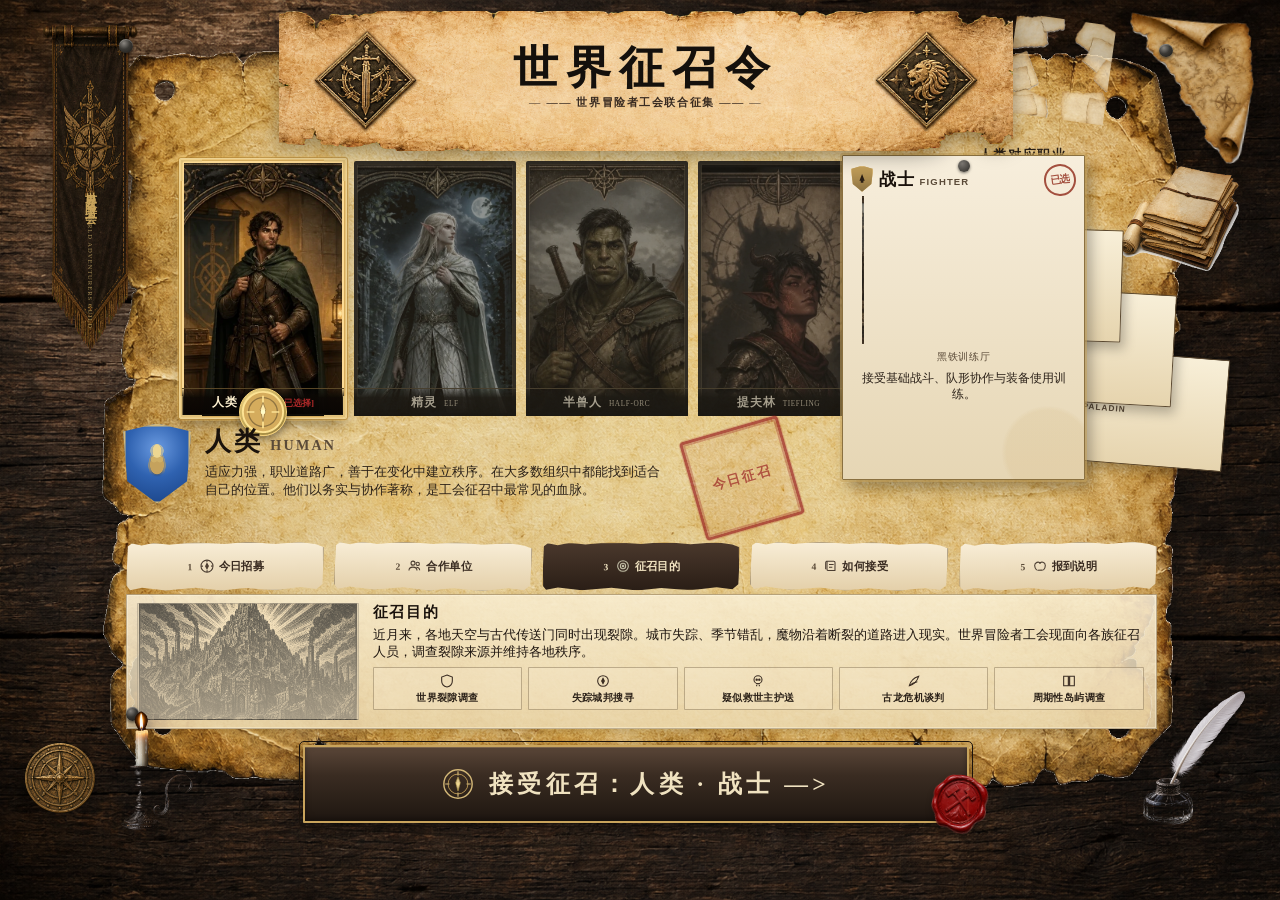
==== commit 5e4930ef: "接入世界征召令大厅原型，并缩短职业背卡以免遮挡页签。 将根路径导向高保真征召大厅，保留远程首页交互并补齐大厅交接与会话恢复。  Co-authored-by: Cursor <cursoragent@" ====
--- a/index.html
+++ b/index.html
@@ -6,6 +6,26 @@
     <title>能力角色仪 | 冒险者检定与出卡</title>
     <link rel="stylesheet" href="./styles.css" />
     <link rel="stylesheet" href="./world-recruitment-home.css" />
+    <script>
+      // 无征召交接参数、且没有进行中档案时，入口改走高保真「世界征召令」原型
+      (function () {
+        var params = new URLSearchParams(location.search);
+        var keepApp =
+          params.has("race") ||
+          params.has("target") ||
+          params.get("continue") === "1" ||
+          params.get("from") === "hall";
+        if (!keepApp) {
+          try {
+            var saved = JSON.parse(sessionStorage.getItem("abilityState") || "null");
+            if (saved && saved.screen && saved.screen !== "start") keepApp = true;
+          } catch (e) {}
+        }
+        if (!keepApp) {
+          location.replace("./world-recruitment-prototype.html");
+        }
+      })();
+    </script>
   </head>
   <body>
     <canvas id="ambient-canvas" aria-hidden="true"></canvas>
--- a/styles.css
+++ b/styles.css
@@ -5158,4 +5158,957 @@
   .mbti-fast-question .choice {
     animation: none;
   }
-}
+  .intro-curtain { display: none !important; }
+  .intro-flash { display: none !important; }
+  .landing-content.has-intro .landing-reveal { opacity: 1 !important; animation: none !important; }
+  .landing-content.has-intro .landing-divider { width: 180px !important; opacity: 0.4 !important; animation: none !important; }
+  .intro-title .char { opacity: 1 !important; animation: none !important; }
+  .intro-subtitle-line { opacity: 0.6 !important; animation: none !important; }
+  .intro-burst, .intro-rays, .intro-heartbeat, .intro-light-pillar { display: none !important; }
+}
+
+/* ===== 电影级开场：Intro Curtain v2 ===== */
+.intro-curtain {
+  position: fixed;
+  inset: 0;
+  z-index: 9999;
+  background: #050604;
+  display: flex;
+  align-items: center;
+  justify-content: center;
+  overflow: hidden;
+  transition: opacity 0.6s ease, visibility 0.6s;
+}
+.intro-curtain.is-dissolving {
+  opacity: 0;
+  visibility: hidden;
+  pointer-events: none;
+}
+.intro-curtain canvas {
+  position: absolute;
+  inset: 0;
+  width: 100%;
+  height: 100%;
+  pointer-events: none;
+  z-index: 1;
+}
+
+/* --- Phase 1: darkness with slow heartbeat glow --- */
+.intro-heartbeat {
+  position: absolute;
+  top: 50%;
+  left: 50%;
+  transform: translate(-50%, -50%);
+  width: 4px;
+  height: 4px;
+  border-radius: 50%;
+  background: rgba(228, 191, 98, 0.8);
+  box-shadow: 0 0 20px 4px rgba(228, 191, 98, 0.4), 0 0 60px 12px rgba(228, 191, 98, 0.15);
+  z-index: 2;
+  opacity: 0;
+  animation: heartbeatPulse 2s ease-in-out 0.3s forwards;
+}
+@keyframes heartbeatPulse {
+  0% { opacity: 0; transform: translate(-50%, -50%) scale(0); }
+  15% { opacity: 0.9; transform: translate(-50%, -50%) scale(1); }
+  30% { opacity: 0.3; transform: translate(-50%, -50%) scale(0.7); }
+  45% { opacity: 0.8; transform: translate(-50%, -50%) scale(1.2); }
+  60% { opacity: 0.4; transform: translate(-50%, -50%) scale(0.9); }
+  100% { opacity: 0; transform: translate(-50%, -50%) scale(0.3); }
+}
+
+/* --- Phase 2: light pillar from which sigil emerges --- */
+.intro-light-pillar {
+  position: absolute;
+  top: 50%;
+  left: 50%;
+  transform: translate(-50%, -50%);
+  width: 2px;
+  height: 0;
+  background: linear-gradient(to bottom, transparent, rgba(228, 191, 98, 0.8), transparent);
+  z-index: 2;
+  opacity: 0;
+  animation: pillarRise 0.8s ease-out 1s forwards;
+}
+@keyframes pillarRise {
+  0% { opacity: 0; height: 0; }
+  40% { opacity: 1; height: 60vh; }
+  100% { opacity: 0; height: 80vh; }
+}
+
+/* --- Phase 3: sigil formation --- */
+.intro-stage {
+  position: relative;
+  z-index: 3;
+  display: flex;
+  flex-direction: column;
+  align-items: center;
+}
+.intro-sigil {
+  position: relative;
+  width: clamp(180px, 30vw, 280px);
+  height: clamp(180px, 30vw, 280px);
+  opacity: 0;
+  transform: scale(0.4);
+  animation: sigilEmerge 1.4s cubic-bezier(0.16, 1, 0.3, 1) 1.4s forwards;
+}
+@keyframes sigilEmerge {
+  0% { opacity: 0; transform: scale(0.2) rotate(-30deg); filter: blur(12px); }
+  40% { opacity: 0.6; filter: blur(4px); }
+  65% { opacity: 1; transform: scale(1.1) rotate(5deg); filter: blur(0); }
+  80% { transform: scale(0.96) rotate(-1deg); }
+  100% { opacity: 1; transform: scale(1) rotate(0deg); filter: blur(0); }
+}
+/* Light burst when sigil completes */
+.intro-burst {
+  position: absolute;
+  top: 50%;
+  left: 50%;
+  transform: translate(-50%, -50%);
+  width: 0;
+  height: 0;
+  border-radius: 50%;
+  background: radial-gradient(circle, rgba(255, 245, 200, 0.9) 0%, rgba(228, 191, 98, 0.4) 30%, transparent 70%);
+  z-index: 4;
+  pointer-events: none;
+  animation: burstFlash 0.6s ease-out 2.4s forwards;
+}
+@keyframes burstFlash {
+  0% { width: 0; height: 0; opacity: 0; }
+  30% { width: 120vmax; height: 120vmax; opacity: 1; }
+  100% { width: 140vmax; height: 140vmax; opacity: 0; }
+}
+/* Light rays */
+.intro-rays {
+  position: absolute;
+  top: 50%;
+  left: 50%;
+  transform: translate(-50%, -50%);
+  width: 200vmax;
+  height: 200vmax;
+  z-index: 3;
+  opacity: 0;
+  pointer-events: none;
+  background: conic-gradient(
+    from 0deg,
+    transparent 0deg,
+    rgba(228, 191, 98, 0.06) 5deg,
+    transparent 10deg,
+    transparent 30deg,
+    rgba(228, 191, 98, 0.04) 35deg,
+    transparent 40deg,
+    transparent 60deg,
+    rgba(228, 191, 98, 0.06) 65deg,
+    transparent 70deg,
+    transparent 90deg,
+    rgba(228, 191, 98, 0.04) 95deg,
+    transparent 100deg,
+    transparent 120deg,
+    rgba(228, 191, 98, 0.05) 125deg,
+    transparent 130deg,
+    transparent 150deg,
+    rgba(228, 191, 98, 0.04) 155deg,
+    transparent 160deg,
+    transparent 180deg,
+    rgba(228, 191, 98, 0.06) 185deg,
+    transparent 190deg,
+    transparent 210deg,
+    rgba(228, 191, 98, 0.04) 215deg,
+    transparent 220deg,
+    transparent 240deg,
+    rgba(228, 191, 98, 0.05) 245deg,
+    transparent 250deg,
+    transparent 270deg,
+    rgba(228, 191, 98, 0.04) 275deg,
+    transparent 280deg,
+    transparent 300deg,
+    rgba(228, 191, 98, 0.06) 305deg,
+    transparent 310deg,
+    transparent 330deg,
+    rgba(228, 191, 98, 0.04) 335deg,
+    transparent 340deg
+  );
+  animation: rayExpand 0.8s ease-out 2.4s forwards, rayRotate 40s linear 3.2s infinite;
+}
+@keyframes rayExpand {
+  0% { opacity: 0; transform: translate(-50%, -50%) scale(0.2); }
+  100% { opacity: 1; transform: translate(-50%, -50%) scale(1); }
+}
+@keyframes rayRotate {
+  from { transform: translate(-50%, -50%) rotate(0deg); }
+  to { transform: translate(-50%, -50%) rotate(360deg); }
+}
+/* Screen shake on sigil completion */
+.intro-curtain.shake {
+  animation: screenShake 0.3s ease-out 2.4s;
+}
+@keyframes screenShake {
+  0%, 100% { transform: translate(0, 0); }
+  20% { transform: translate(2px, -1px); }
+  40% { transform: translate(-2px, 1px); }
+  60% { transform: translate(1px, 2px); }
+  80% { transform: translate(-1px, -2px); }
+}
+
+/* --- Phase 4: title inscription --- */
+.intro-title-zone {
+  position: absolute;
+  top: 50%;
+  left: 50%;
+  transform: translate(-50%, -50%);
+  z-index: 5;
+  text-align: center;
+  pointer-events: none;
+}
+.intro-title {
+  font-family: Georgia, "Songti SC", "Noto Serif SC", "STSong", serif;
+  font-size: clamp(28px, 5vw, 46px);
+  font-weight: 700;
+  letter-spacing: 0.2em;
+  padding-left: 0.2em;
+  margin: 0;
+  display: flex;
+  justify-content: center;
+}
+.intro-title .char {
+  display: inline-block;
+  opacity: 0;
+  color: rgba(228, 191, 98, 0.95);
+  text-shadow: 0 0 20px rgba(228, 191, 98, 0.6), 0 0 40px rgba(228, 191, 98, 0.3);
+  animation: charInscribe 0.5s cubic-bezier(0.16, 1, 0.3, 1) forwards;
+}
+.intro-title .char:nth-child(1) { animation-delay: 2.8s; }
+.intro-title .char:nth-child(2) { animation-delay: 3.0s; }
+.intro-title .char:nth-child(3) { animation-delay: 3.2s; }
+.intro-title .char:nth-child(4) { animation-delay: 3.4s; }
+.intro-title .char:nth-child(5) { animation-delay: 3.6s; }
+@keyframes charInscribe {
+  0% { opacity: 0; transform: translateY(8px) scale(0.8); filter: blur(4px); }
+  50% { opacity: 0.5; transform: translateY(2px) scale(1.1); filter: blur(1px); }
+  100% { opacity: 1; transform: translateY(0) scale(1); filter: blur(0); }
+}
+.intro-subtitle-line {
+  font-size: 11px;
+  letter-spacing: 0.5em;
+  padding-left: 0.5em;
+  color: rgba(112, 199, 199, 0.5);
+  text-transform: uppercase;
+  margin-top: 16px;
+  opacity: 0;
+  animation: subFadeIn 0.8s ease 3.9s forwards;
+}
+@keyframes subFadeIn {
+  from { opacity: 0; letter-spacing: 0.8em; }
+  to { opacity: 0.6; letter-spacing: 0.5em; }
+}
+
+/* --- Phase 5: final flash + dissolve --- */
+.intro-flash {
+  position: fixed;
+  inset: 0;
+  z-index: 100;
+  background: rgba(255, 248, 220, 0);
+  pointer-events: none;
+  animation: finalFlash 0.4s ease-out 4.3s forwards;
+}
+@keyframes finalFlash {
+  0% { background: rgba(255, 248, 220, 0); }
+  40% { background: rgba(255, 248, 220, 0.7); }
+  100% { background: rgba(255, 248, 220, 0); }
+}
+
+/* --- Skip button --- */
+.intro-skip {
+  position: fixed;
+  bottom: 28px;
+  right: 28px;
+  z-index: 101;
+  padding: 8px 18px;
+  border: 1px solid rgba(238, 232, 207, 0.15);
+  border-radius: 4px;
+  background: rgba(16, 18, 15, 0.5);
+  backdrop-filter: blur(6px);
+  color: rgba(238, 232, 207, 0.35);
+  font-size: 12px;
+  letter-spacing: 0.1em;
+  cursor: pointer;
+  opacity: 0;
+  animation: skipFadeIn 0.6s ease 0.6s forwards;
+  transition: color 0.2s, border-color 0.2s;
+}
+.intro-skip:hover {
+  color: rgba(238, 232, 207, 0.8);
+  border-color: rgba(238, 232, 207, 0.4);
+}
+@keyframes skipFadeIn {
+  from { opacity: 0; transform: translateY(8px); }
+  to { opacity: 0.6; transform: translateY(0); }
+}
+
+/* --- Sigil SVG styling --- */
+.sigil-svg {
+  width: 100%;
+  height: 100%;
+  overflow: visible;
+}
+.sigil-ring-outer {
+  transform-origin: center;
+  animation: ringSpin 24s linear 2.8s infinite;
+}
+.sigil-ring-mid {
+  transform-origin: center;
+  animation: ringSpinRev 18s linear 2.8s infinite;
+}
+.sigil-ring-inner {
+  transform-origin: center;
+  animation: ringSpin 12s linear 2.8s infinite;
+}
+@keyframes ringSpin {
+  from { transform: rotate(0deg); }
+  to { transform: rotate(360deg); }
+}
+@keyframes ringSpinRev {
+  from { transform: rotate(360deg); }
+  to { transform: rotate(0deg); }
+}
+.sigil-core-pulse {
+  transform-origin: center;
+  animation: corePulse 2s ease-in-out 2.8s infinite;
+}
+@keyframes corePulse {
+  0%, 100% { opacity: 0.6; }
+  50% { opacity: 1; }
+}
+.intro-sigil::after {
+  content: "";
+  position: absolute;
+  inset: -40%;
+  background: radial-gradient(circle, rgba(228, 191, 98, 0.12) 0%, transparent 60%);
+  animation: sigilHalo 3s ease-in-out 2.8s infinite;
+  pointer-events: none;
+}
+@keyframes sigilHalo {
+  0%, 100% { opacity: 0.4; transform: scale(0.9); }
+  50% { opacity: 0.8; transform: scale(1.1); }
+}
+
+/* ===== 入口页（轻量化 + 交互式） ===== */
+.landing-screen {
+  position: relative;
+  min-height: calc(100vh - 120px);
+  padding: 20px 20px 40px;
+  display: flex;
+  align-items: center;
+  justify-content: center;
+  overflow: hidden;
+}
+.landing-ambient {
+  position: absolute;
+  inset: 0;
+  pointer-events: none;
+  z-index: 0;
+  overflow: hidden;
+}
+.landing-ambient canvas {
+  position: absolute;
+  inset: 0;
+  width: 100%;
+  height: 100%;
+}
+.landing-cursor-glow {
+  position: fixed;
+  top: 0;
+  left: 0;
+  width: 360px;
+  height: 360px;
+  border-radius: 50%;
+  pointer-events: none;
+  z-index: 1;
+  background: radial-gradient(circle, rgba(228, 191, 98, 0.06) 0%, transparent 60%);
+  transform: translate(-50%, -50%);
+  opacity: 0;
+  transition: opacity 0.4s;
+  mix-blend-mode: screen;
+}
+.landing-cursor-glow.is-active {
+  opacity: 1;
+}
+.landing-content {
+  position: relative;
+  z-index: 2;
+  max-width: 540px;
+  width: 100%;
+  text-align: center;
+  display: flex;
+  flex-direction: column;
+  align-items: center;
+}
+.landing-content.has-intro .landing-reveal {
+  opacity: 0;
+  animation: landingReveal 0.8s ease forwards;
+  animation-delay: var(--reveal-delay, 0s);
+}
+.landing-content.no-intro .landing-reveal {
+  opacity: 1;
+}
+@keyframes landingReveal {
+  from { opacity: 0; transform: translateY(16px); }
+  to { opacity: 1; transform: translateY(0); }
+}
+
+/* --- 交互式 sigil --- */
+.landing-sigil {
+  width: clamp(100px, 16vw, 140px);
+  height: clamp(100px, 16vw, 140px);
+  margin-bottom: 28px;
+  position: relative;
+  cursor: pointer;
+  transition: transform 0.4s cubic-bezier(0.16, 1, 0.3, 1);
+}
+.landing-sigil:hover {
+  transform: scale(1.08);
+}
+.landing-sigil.is-pulsing {
+  animation: sigilPulse 0.6s ease;
+}
+@keyframes sigilPulse {
+  0% { transform: scale(1); }
+  40% { transform: scale(1.18); }
+  100% { transform: scale(1); }
+}
+.landing-sigil::after {
+  content: "";
+  position: absolute;
+  inset: -40%;
+  background: radial-gradient(circle, rgba(228, 191, 98, 0.18) 0%, transparent 65%);
+  pointer-events: none;
+  opacity: 0.6;
+  transition: opacity 0.3s;
+}
+.landing-sigil:hover::after {
+  opacity: 1;
+}
+.landing-sigil .sigil-ring-outer {
+  animation: ringSpin 18s linear infinite;
+  transition: animation-duration 0.3s;
+}
+.landing-sigil .sigil-ring-mid {
+  animation: ringSpinRev 14s linear infinite;
+}
+.landing-sigil .sigil-ring-inner {
+  animation: ringSpin 10s linear infinite;
+}
+.landing-sigil:hover .sigil-ring-outer {
+  animation-duration: 6s;
+}
+.landing-sigil:hover .sigil-ring-mid {
+  animation-duration: 4s;
+}
+.landing-sigil:hover .sigil-ring-inner {
+  animation-duration: 3s;
+}
+.landing-sigil .sigil-core-pulse {
+  animation: corePulse 2s ease-in-out infinite;
+}
+
+/* --- 交互式标题 --- */
+.landing-title-block {
+  margin-bottom: 20px;
+  user-select: none;
+}
+.landing-title {
+  font-family: Georgia, "Songti SC", "Noto Serif SC", "STSong", serif;
+  font-size: clamp(32px, 5.5vw, 48px);
+  font-weight: 700;
+  margin: 0;
+  letter-spacing: 0.18em;
+  color: var(--text);
+  padding-left: 0.18em;
+  display: flex;
+  justify-content: center;
+  gap: 0.04em;
+}
+.landing-title .tchar {
+  display: inline-block;
+  transition: transform 0.3s cubic-bezier(0.16, 1, 0.3, 1), color 0.3s, text-shadow 0.3s;
+  cursor: default;
+  position: relative;
+}
+.landing-title .tchar:hover {
+  transform: translateY(-4px) rotate(-3deg);
+  color: var(--yellow);
+  text-shadow: 0 0 24px rgba(228, 191, 98, 0.6), 0 0 40px rgba(228, 191, 98, 0.3);
+}
+.landing-title .tchar.is-bumping {
+  animation: charBump 0.4s cubic-bezier(0.16, 1, 0.3, 1);
+}
+@keyframes charBump {
+  0% { transform: translateY(0) rotate(0); }
+  40% { transform: translateY(-12px) rotate(-8deg); }
+  100% { transform: translateY(0) rotate(0); }
+}
+.landing-subtitle {
+  display: block;
+  font-size: 10px;
+  letter-spacing: 0.42em;
+  text-transform: uppercase;
+  color: var(--faint);
+  margin-top: 10px;
+  padding-left: 0.42em;
+  transition: letter-spacing 0.6s ease, color 0.3s;
+}
+.landing-subtitle:hover {
+  letter-spacing: 0.5em;
+  color: var(--muted);
+}
+.landing-divider {
+  width: 0;
+  height: 1px;
+  margin: 16px auto 0;
+  background: linear-gradient(90deg, transparent, var(--yellow), transparent);
+  opacity: 0.4;
+}
+.landing-content.has-intro .landing-divider {
+  animation: dividerDraw 0.8s ease forwards;
+  animation-delay: var(--reveal-delay, 0s);
+}
+@keyframes dividerDraw {
+  from { width: 0; opacity: 0; }
+  to { width: 120px; opacity: 0.4; }
+}
+.landing-content.no-intro .landing-divider {
+  width: 120px;
+}
+
+/* --- 极简描述（仅一行 + 滚动提示） --- */
+.landing-tagline {
+  font-size: 12px;
+  color: var(--muted);
+  letter-spacing: 0.15em;
+  margin: 0 0 24px;
+  opacity: 0.7;
+  transition: opacity 0.3s, letter-spacing 0.4s;
+}
+.landing-tagline:hover {
+  opacity: 1;
+  letter-spacing: 0.2em;
+}
+.landing-tagline .accent {
+  color: var(--yellow);
+  font-weight: 500;
+}
+
+/* --- 行动按钮 --- */
+.landing-actions {
+  display: flex;
+  gap: 12px;
+  justify-content: center;
+  flex-wrap: wrap;
+  margin-bottom: 28px;
+}
+.landing-cta {
+  position: relative;
+  font-size: 14px;
+  padding: 12px 32px;
+  letter-spacing: 0.12em;
+  border: 1px solid rgba(228, 191, 98, 0.4);
+  background: linear-gradient(135deg, rgba(228, 191, 98, 0.12), rgba(228, 191, 98, 0.04));
+  color: var(--text);
+  box-shadow: 0 0 20px rgba(228, 191, 98, 0.08), inset 0 1px 0 rgba(228, 191, 98, 0.1);
+  transition: all 0.3s ease;
+  overflow: hidden;
+}
+.landing-cta::before {
+  content: "";
+  position: absolute;
+  top: 0;
+  left: -100%;
+  width: 100%;
+  height: 100%;
+  background: linear-gradient(90deg, transparent, rgba(255, 245, 200, 0.3), transparent);
+  transition: left 0.6s ease;
+}
+.landing-cta:hover::before {
+  left: 100%;
+}
+.landing-cta:hover {
+  border-color: rgba(228, 191, 98, 0.8);
+  box-shadow: 0 0 36px rgba(228, 191, 98, 0.25), inset 0 1px 0 rgba(228, 191, 98, 0.15);
+  transform: translateY(-2px);
+}
+.landing-cta:active {
+  transform: translateY(0);
+}
+
+/* --- 折叠式偏好设置 --- */
+.landing-prefs {
+  position: relative;
+  width: 100%;
+  max-width: 480px;
+}
+.landing-prefs-toggle {
+  display: inline-flex;
+  align-items: center;
+  gap: 6px;
+  padding: 6px 14px;
+  border: 1px solid var(--line);
+  border-radius: 20px;
+  background: transparent;
+  color: var(--faint);
+  font-size: 12px;
+  cursor: pointer;
+  transition: all 0.25s;
+  letter-spacing: 0.08em;
+}
+.landing-prefs-toggle:hover {
+  border-color: var(--line-strong);
+  color: var(--muted);
+}
+.landing-prefs-toggle .caret {
+  display: inline-block;
+  transition: transform 0.3s;
+}
+.landing-prefs[data-open="true"] .landing-prefs-toggle .caret {
+  transform: rotate(180deg);
+}
+.landing-prefs-panel {
+  display: grid;
+  grid-template-rows: 0fr;
+  transition: grid-template-rows 0.35s ease, opacity 0.3s, margin-top 0.35s;
+  opacity: 0;
+  margin-top: 0;
+}
+.landing-prefs[data-open="true"] .landing-prefs-panel {
+  grid-template-rows: 1fr;
+  opacity: 1;
+  margin-top: 14px;
+}
+.landing-prefs-panel-inner {
+  overflow: hidden;
+  min-height: 0;
+  display: flex;
+  flex-direction: column;
+  gap: 14px;
+  background: rgba(24, 28, 24, 0.4);
+  border: 1px solid var(--line);
+  border-radius: var(--radius);
+  padding: 0 18px;
+  transition: padding 0.35s;
+}
+.landing-prefs[data-open="true"] .landing-prefs-panel-inner {
+  padding: 16px 18px;
+}
+.option-label {
+  font-size: 11px;
+  font-weight: 500;
+  color: var(--muted);
+  margin: 0;
+  letter-spacing: 0.1em;
+  text-transform: uppercase;
+}
+.option-hint {
+  font-size: 10px;
+  color: var(--faint);
+  margin: 4px 0 0;
+  line-height: 1.4;
+  opacity: 0.7;
+}
+.race-quick-pick {
+  display: flex;
+  flex-wrap: wrap;
+  gap: 6px;
+}
+.race-chip {
+  padding: 4px 12px;
+  border: 1px solid var(--line-strong);
+  border-radius: 14px;
+  background: transparent;
+  color: var(--muted);
+  font-size: 12px;
+  cursor: pointer;
+  transition: all 0.2s;
+}
+.race-chip:hover {
+  border-color: rgba(228, 191, 98, 0.5);
+  color: var(--text);
+  background: rgba(228, 191, 98, 0.05);
+  transform: translateY(-1px);
+}
+.race-chip:active {
+  transform: translateY(0);
+}
+.race-chip.is-active {
+  background: rgba(228, 191, 98, 0.15);
+  border-color: rgba(228, 191, 98, 0.6);
+  color: var(--yellow);
+  font-weight: 600;
+}
+.mbti-select {
+  padding: 6px 10px;
+  border: 1px solid var(--line-strong);
+  border-radius: var(--radius);
+  background: var(--panel-solid);
+  color: var(--text);
+  font-size: 13px;
+  cursor: pointer;
+  width: 100%;
+  transition: border-color 0.2s;
+}
+.mbti-select:hover,
+.mbti-select:focus {
+  border-color: rgba(228, 191, 98, 0.5);
+  outline: none;
+}
+
+/* ===== 重构：面包屑导航 ===== */
+.axis-breadcrumb {
+  display: flex;
+  align-items: center;
+  gap: 4px;
+  padding: 12px 0 20px;
+  flex-wrap: wrap;
+}
+.axis-crumb {
+  display: flex;
+  align-items: center;
+  gap: 6px;
+  padding: 6px 12px;
+  border: 1px solid var(--line);
+  border-radius: 20px;
+  background: transparent;
+  color: var(--faint);
+  font-size: 13px;
+  cursor: pointer;
+  transition: all 0.15s;
+}
+.axis-crumb:hover {
+  border-color: var(--line-strong);
+  color: var(--muted);
+}
+.axis-crumb.is-current {
+  border-color: var(--crumb-color, var(--cyan));
+  color: var(--text);
+  background: rgba(112, 199, 199, 0.08);
+}
+.axis-crumb.is-done {
+  color: var(--muted);
+  border-color: var(--line-strong);
+}
+.axis-crumb.is-done .crumb-dot {
+  background: var(--crumb-color, var(--cyan));
+  opacity: 0.6;
+}
+.crumb-dot {
+  width: 8px;
+  height: 8px;
+  border-radius: 50%;
+  background: var(--crumb-color, var(--faint));
+  opacity: 0.4;
+  flex-shrink: 0;
+}
+.axis-crumb.is-current .crumb-dot {
+  opacity: 1;
+  box-shadow: 0 0 0 3px rgba(112, 199, 199, 0.15);
+}
+.crumb-label {
+  white-space: nowrap;
+}
+.crumb-sep {
+  width: 12px;
+  height: 1px;
+  background: var(--line);
+  flex-shrink: 0;
+}
+.axis-crumb[disabled] {
+  opacity: 0.4;
+  cursor: default;
+}
+
+/* ===== 重构：屏幕过渡动画 ===== */
+.app-main {
+  position: relative;
+}
+.screen-enter {
+  animation: screenFadeIn 0.3s ease-out;
+}
+@keyframes screenFadeIn {
+  from { opacity: 0; transform: translateY(8px); }
+  to { opacity: 1; transform: translateY(0); }
+}
+
+/* ===== 重构：结果页 Tab ===== */
+.result-screen {
+  max-width: 1200px;
+  margin: 0 auto;
+  padding: 20px 0 40px;
+}
+.result-hero-bar {
+  display: flex;
+  justify-content: space-between;
+  align-items: flex-end;
+  gap: 20px;
+  flex-wrap: wrap;
+  padding: 24px;
+  background: var(--panel);
+  border: 1px solid var(--line);
+  border-radius: var(--radius);
+  margin-bottom: 20px;
+}
+.result-hero-info {
+  flex: 1;
+  min-width: 280px;
+}
+.result-hero-info h1 {
+  font-size: 28px;
+  margin: 4px 0 8px;
+}
+.result-hero-info .lead {
+  color: var(--muted);
+  margin: 0;
+}
+.result-hero-pills {
+  display: flex;
+  gap: 8px;
+  flex-wrap: wrap;
+}
+.result-tabs {
+  display: flex;
+  gap: 4px;
+  border-bottom: 2px solid var(--line);
+  margin-bottom: 24px;
+}
+.result-tab {
+  padding: 10px 20px;
+  border: none;
+  border-bottom: 2px solid transparent;
+  margin-bottom: -2px;
+  background: transparent;
+  color: var(--faint);
+  font-size: 14px;
+  font-weight: 500;
+  cursor: pointer;
+  transition: all 0.15s;
+}
+.result-tab:hover {
+  color: var(--muted);
+}
+.result-tab.is-active {
+  color: var(--text);
+  border-bottom-color: var(--cyan);
+}
+.result-tab-body {
+  min-height: 400px;
+}
+.result-actions {
+  display: flex;
+  gap: 12px;
+  justify-content: center;
+  margin-top: 32px;
+  padding-top: 24px;
+  border-top: 1px solid var(--line);
+}
+.result-grid-card {
+  grid-template-columns: minmax(300px, 1fr) minmax(280px, 0.85fr);
+}
+.dnd-match-grid-top3 {
+  grid-template-columns: repeat(3, minmax(0, 1fr)) !important;
+}
+
+/* DM 摘要分段卡片 */
+.dm-summary-panel {
+  padding: 24px;
+}
+.dm-section-list {
+  display: flex;
+  flex-direction: column;
+  gap: 12px;
+  margin: 16px 0;
+}
+.dm-section {
+  padding: 12px 16px;
+  background: var(--panel-2);
+  border: 1px solid var(--line);
+  border-radius: var(--radius);
+}
+.dm-section-head {
+  display: flex;
+  justify-content: space-between;
+  align-items: center;
+  margin-bottom: 6px;
+}
+.dm-section-head strong {
+  font-size: 13px;
+  color: var(--cyan);
+}
+.dm-section-text {
+  margin: 0;
+  font-size: 14px;
+  color: var(--text);
+  line-height: 1.6;
+}
+.button.small {
+  padding: 4px 10px;
+  font-size: 12px;
+}
+.button.ghost.small {
+  border-color: var(--line);
+}
+.dm-full-copy {
+  margin-top: 20px;
+  border-top: 1px solid var(--line);
+  padding-top: 16px;
+}
+.dm-full-copy summary {
+  cursor: pointer;
+  color: var(--muted);
+  font-size: 13px;
+  padding: 8px 0;
+}
+.dm-full-copy textarea {
+  margin-top: 12px;
+  font-size: 12px;
+  line-height: 1.5;
+}
+
+/* ===== 响应式补充 ===== */
+@media (max-width: 768px) {
+  .intro-line {
+    letter-spacing: 0.15em;
+    font-size: 14px;
+  }
+  .intro-skip {
+    bottom: 16px;
+    right: 16px;
+    padding: 6px 14px;
+    font-size: 11px;
+  }
+  .landing-title {
+    letter-spacing: 0.12em;
+  }
+  .landing-options {
+    flex-direction: column;
+  }
+  .result-hero-bar {
+    flex-direction: column;
+    align-items: flex-start;
+  }
+  .result-tabs {
+    overflow-x: auto;
+    -webkit-overflow-scrolling: touch;
+  }
+  .result-tab {
+    white-space: nowrap;
+    padding: 8px 14px;
+  }
+  .dnd-match-grid-top3 {
+    grid-template-columns: 1fr !important;
+  }
+  .axis-breadcrumb {
+    overflow-x: auto;
+    -webkit-overflow-scrolling: touch;
+    padding: 8px 0 16px;
+  }
+  .crumb-sep {
+    width: 8px;
+  }
+}
